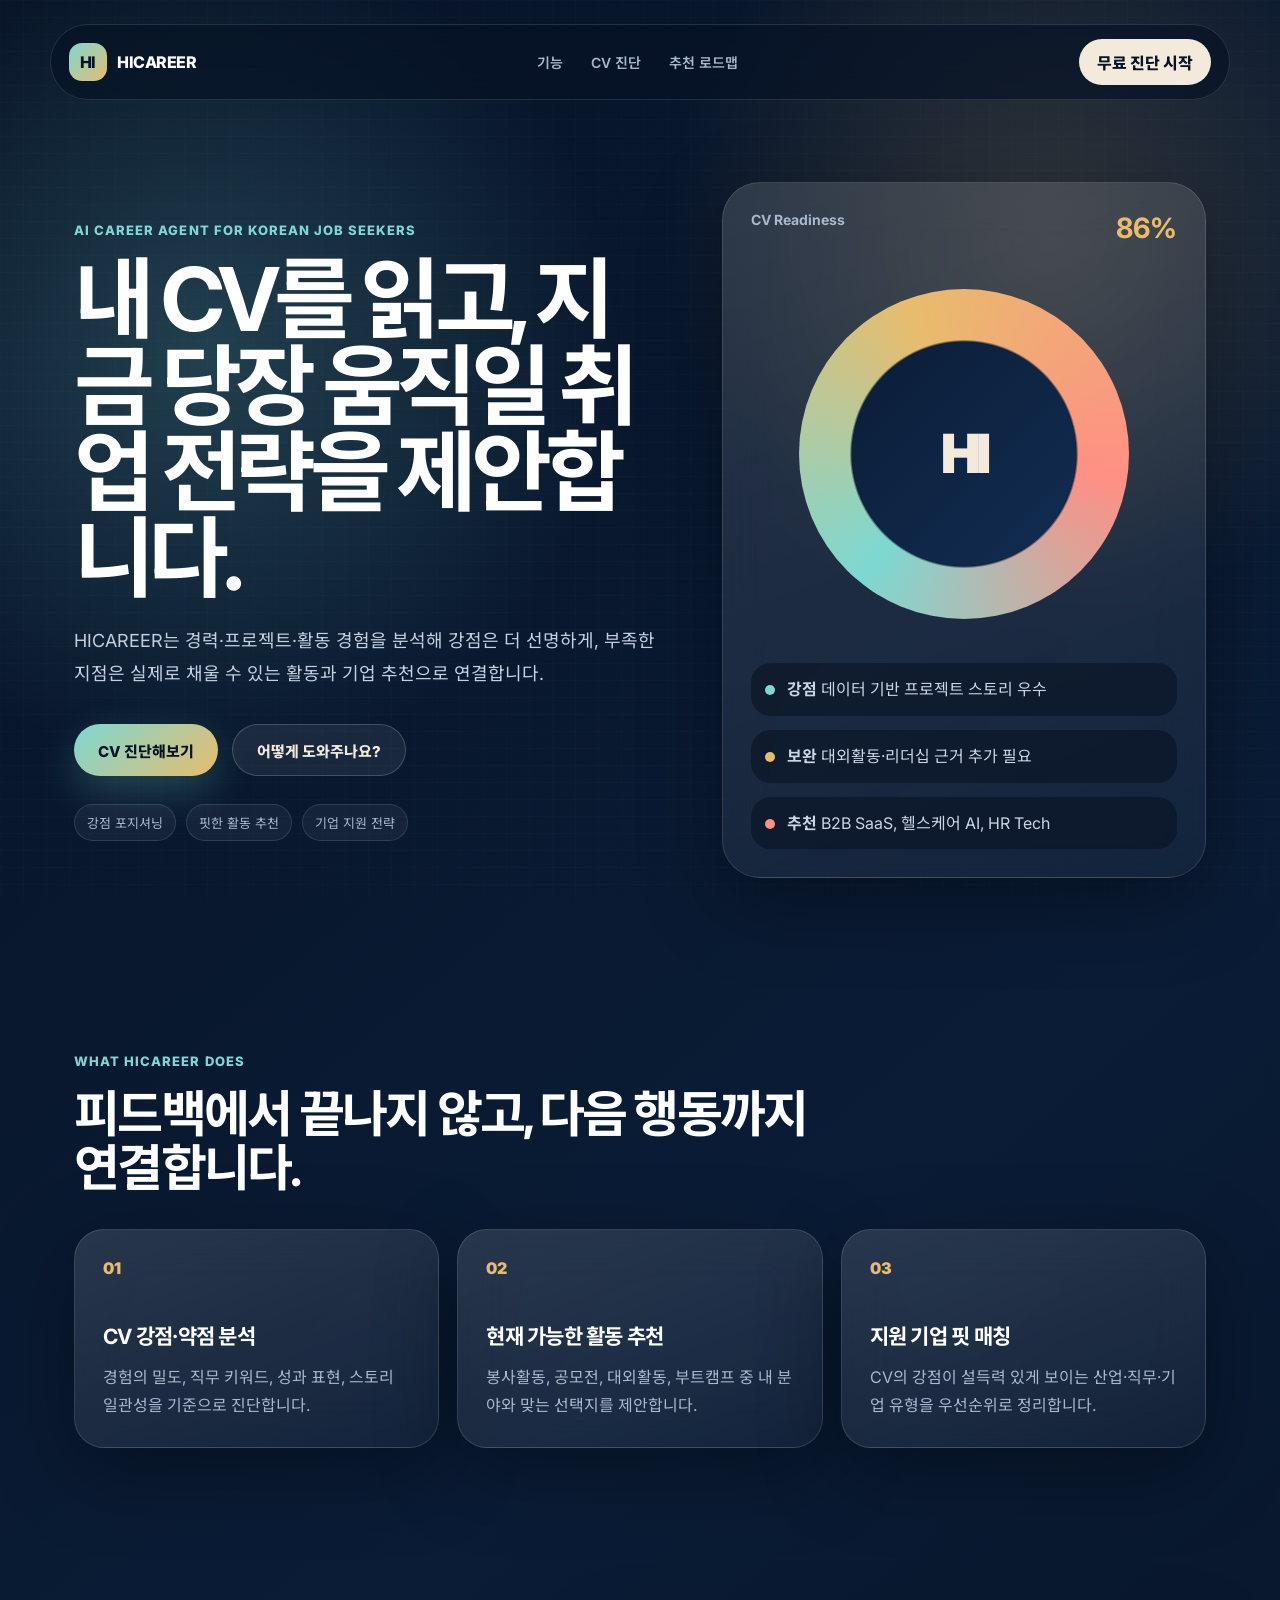
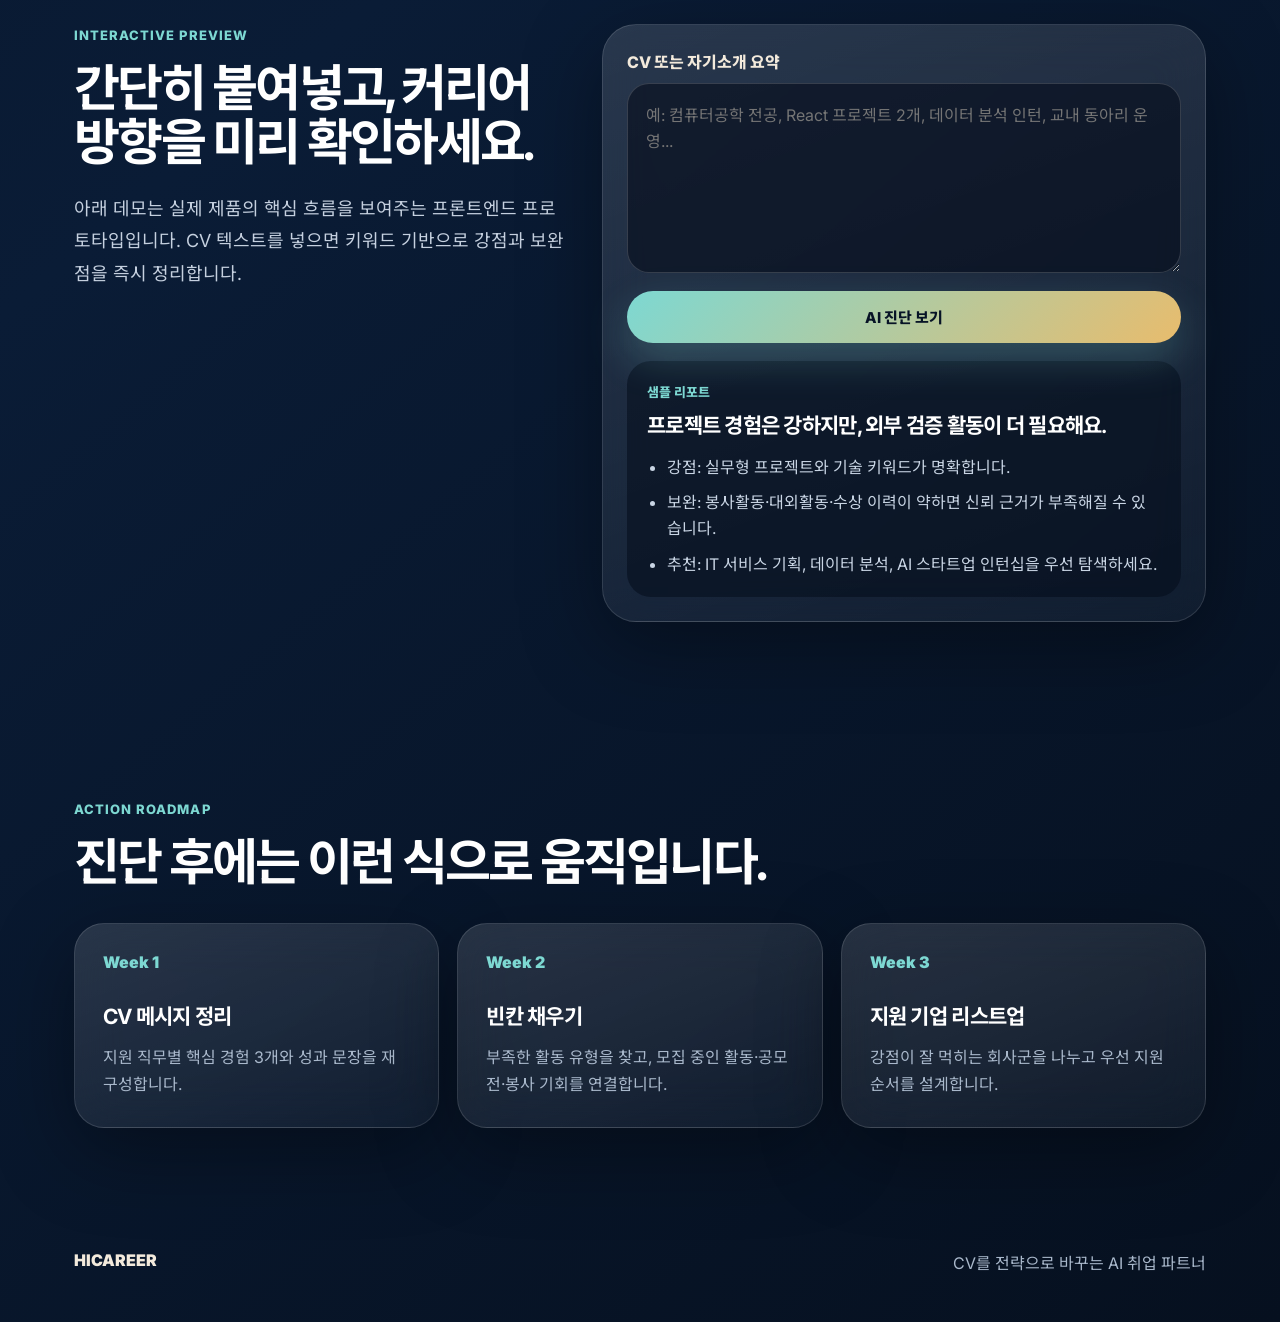
==== index.html @ c03ce9e4 "Create HICAREER landing site" ====
<!doctype html>
<html lang="ko">
  <head>
    <meta charset="UTF-8" />
    <meta name="viewport" content="width=device-width, initial-scale=1.0" />
    <meta
      name="description"
      content="HICAREER는 CV를 분석해 강점, 보완점, 추천 활동과 지원 기업 방향을 제안하는 AI 커리어 에이전트입니다."
    />
    <title>HICAREER | AI 취업 전략 에이전트</title>
    <link rel="preconnect" href="https://fonts.googleapis.com" />
    <link rel="preconnect" href="https://fonts.gstatic.com" crossorigin />
    <link
      href="https://fonts.googleapis.com/css2?family=Inter:wght@400;500;600;700;800&family=Noto+Sans+KR:wght@400;500;700;800&display=swap"
      rel="stylesheet"
    />
    <link rel="stylesheet" href="styles.css" />
  </head>
  <body>
    <div class="grain"></div>
    <header class="site-header">
      <nav class="nav">
        <a class="brand" href="#" aria-label="HICAREER 홈">
          <span class="brand-mark">HI</span>
          <span>HICAREER</span>
        </a>
        <div class="nav-links" aria-label="주요 메뉴">
          <a href="#features">기능</a>
          <a href="#demo">CV 진단</a>
          <a href="#roadmap">추천 로드맵</a>
        </div>
        <a class="nav-cta" href="#demo">무료 진단 시작</a>
      </nav>
    </header>

    <main>
      <section class="hero">
        <div class="hero-copy">
          <span class="eyebrow">AI Career Agent for Korean Job Seekers</span>
          <h1>내 CV를 읽고, 지금 당장 움직일 취업 전략을 제안합니다.</h1>
          <p>
            HICAREER는 경력·프로젝트·활동 경험을 분석해 강점은 더 선명하게,
            부족한 지점은 실제로 채울 수 있는 활동과 기업 추천으로 연결합니다.
          </p>
          <div class="hero-actions">
            <a class="button primary" href="#demo">CV 진단해보기</a>
            <a class="button secondary" href="#features">어떻게 도와주나요?</a>
          </div>
          <div class="trust-row" aria-label="서비스 특징">
            <span>강점 포지셔닝</span>
            <span>핏한 활동 추천</span>
            <span>기업 지원 전략</span>
          </div>
        </div>

        <aside class="hero-card" aria-label="HICAREER 분석 예시">
          <div class="card-topline">
            <span>CV Readiness</span>
            <strong>86%</strong>
          </div>
          <div class="score-ring" aria-hidden="true">
            <span>HI</span>
          </div>
          <div class="signal-list">
            <div>
              <span class="signal positive"></span>
              <p><strong>강점</strong> 데이터 기반 프로젝트 스토리 우수</p>
            </div>
            <div>
              <span class="signal warning"></span>
              <p><strong>보완</strong> 대외활동·리더십 근거 추가 필요</p>
            </div>
            <div>
              <span class="signal info"></span>
              <p><strong>추천</strong> B2B SaaS, 헬스케어 AI, HR Tech</p>
            </div>
          </div>
        </aside>
      </section>

      <section class="section" id="features">
        <div class="section-heading">
          <span class="eyebrow">What HICAREER Does</span>
          <h2>피드백에서 끝나지 않고, 다음 행동까지 연결합니다.</h2>
        </div>
        <div class="feature-grid">
          <article>
            <span class="feature-icon">01</span>
            <h3>CV 강점·약점 분석</h3>
            <p>경험의 밀도, 직무 키워드, 성과 표현, 스토리 일관성을 기준으로 진단합니다.</p>
          </article>
          <article>
            <span class="feature-icon">02</span>
            <h3>현재 가능한 활동 추천</h3>
            <p>봉사활동, 공모전, 대외활동, 부트캠프 중 내 분야와 맞는 선택지를 제안합니다.</p>
          </article>
          <article>
            <span class="feature-icon">03</span>
            <h3>지원 기업 핏 매칭</h3>
            <p>CV의 강점이 설득력 있게 보이는 산업·직무·기업 유형을 우선순위로 정리합니다.</p>
          </article>
        </div>
      </section>

      <section class="diagnosis" id="demo">
        <div class="diagnosis-copy">
          <span class="eyebrow">Interactive Preview</span>
          <h2>간단히 붙여넣고, 커리어 방향을 미리 확인하세요.</h2>
          <p>
            아래 데모는 실제 제품의 핵심 흐름을 보여주는 프론트엔드 프로토타입입니다.
            CV 텍스트를 넣으면 키워드 기반으로 강점과 보완점을 즉시 정리합니다.
          </p>
        </div>
        <div class="diagnosis-panel">
          <label for="cvInput">CV 또는 자기소개 요약</label>
          <textarea
            id="cvInput"
            placeholder="예: 컴퓨터공학 전공, React 프로젝트 2개, 데이터 분석 인턴, 교내 동아리 운영..."
          ></textarea>
          <button class="button primary full" id="analyzeButton" type="button">AI 진단 보기</button>
          <div class="result-card" id="resultCard">
            <span class="result-label">샘플 리포트</span>
            <h3>프로젝트 경험은 강하지만, 외부 검증 활동이 더 필요해요.</h3>
            <ul>
              <li>강점: 실무형 프로젝트와 기술 키워드가 명확합니다.</li>
              <li>보완: 봉사활동·대외활동·수상 이력이 약하면 신뢰 근거가 부족해질 수 있습니다.</li>
              <li>추천: IT 서비스 기획, 데이터 분석, AI 스타트업 인턴십을 우선 탐색하세요.</li>
            </ul>
          </div>
        </div>
      </section>

      <section class="section roadmap" id="roadmap">
        <div class="section-heading">
          <span class="eyebrow">Action Roadmap</span>
          <h2>진단 후에는 이런 식으로 움직입니다.</h2>
        </div>
        <div class="timeline">
          <div>
            <span>Week 1</span>
            <h3>CV 메시지 정리</h3>
            <p>지원 직무별 핵심 경험 3개와 성과 문장을 재구성합니다.</p>
          </div>
          <div>
            <span>Week 2</span>
            <h3>빈칸 채우기</h3>
            <p>부족한 활동 유형을 찾고, 모집 중인 활동·공모전·봉사 기회를 연결합니다.</p>
          </div>
          <div>
            <span>Week 3</span>
            <h3>지원 기업 리스트업</h3>
            <p>강점이 잘 먹히는 회사군을 나누고 우선 지원 순서를 설계합니다.</p>
          </div>
        </div>
      </section>
    </main>

    <footer class="footer">
      <p>HICAREER</p>
      <span>CV를 전략으로 바꾸는 AI 취업 파트너</span>
    </footer>

    <script src="script.js"></script>
  </body>
</html>
---- styles.css ----
:root {
  --navy-950: #071326;
  --navy-900: #0a1c36;
  --navy-800: #10294b;
  --navy-700: #17385f;
  --cream: #f3eadc;
  --sand: #d8c3a1;
  --aqua: #7dd8d2;
  --gold: #e8bc6d;
  --rose: #ff8f84;
  --white: #ffffff;
  --muted: #a9b8cb;
  --shadow: 0 24px 80px rgba(0, 0, 0, 0.35);
}

* {
  box-sizing: border-box;
}

html {
  scroll-behavior: smooth;
}

body {
  margin: 0;
  min-height: 100vh;
  color: var(--white);
  font-family: "Inter", "Noto Sans KR", sans-serif;
  background:
    radial-gradient(circle at 16% 12%, rgba(125, 216, 210, 0.22), transparent 26rem),
    radial-gradient(circle at 82% 8%, rgba(232, 188, 109, 0.18), transparent 24rem),
    linear-gradient(140deg, var(--navy-950), var(--navy-900) 48%, #06101f);
}

a {
  color: inherit;
  text-decoration: none;
}

.grain {
  position: fixed;
  inset: 0;
  pointer-events: none;
  opacity: 0.32;
  z-index: 0;
  background-image:
    linear-gradient(rgba(255, 255, 255, 0.035) 1px, transparent 1px),
    linear-gradient(90deg, rgba(255, 255, 255, 0.025) 1px, transparent 1px);
  background-size: 17px 17px, 23px 23px;
  mix-blend-mode: screen;
}

.site-header,
main,
.footer {
  position: relative;
  z-index: 1;
}

.site-header {
  padding: 24px;
}

.nav {
  display: flex;
  align-items: center;
  justify-content: space-between;
  max-width: 1180px;
  margin: 0 auto;
  padding: 14px 18px;
  border: 1px solid rgba(255, 255, 255, 0.12);
  border-radius: 999px;
  background: rgba(7, 19, 38, 0.68);
  backdrop-filter: blur(20px);
}

.brand,
.nav-links,
.trust-row {
  display: flex;
  align-items: center;
}

.brand {
  gap: 10px;
  font-weight: 800;
  letter-spacing: -0.03em;
}

.brand-mark {
  display: grid;
  place-items: center;
  width: 38px;
  height: 38px;
  border-radius: 13px;
  color: var(--navy-950);
  background: linear-gradient(135deg, var(--aqua), var(--gold));
}

.nav-links {
  gap: 28px;
  color: var(--muted);
  font-size: 14px;
  font-weight: 600;
}

.nav-cta,
.button {
  border: 0;
  border-radius: 999px;
  font-weight: 800;
  cursor: pointer;
}

.nav-cta {
  padding: 11px 18px;
  color: var(--navy-950);
  background: var(--cream);
}

.hero {
  display: grid;
  grid-template-columns: minmax(0, 1.1fr) minmax(320px, 0.9fr);
  gap: 56px;
  align-items: center;
  max-width: 1180px;
  margin: 58px auto 0;
  padding: 0 24px 84px;
}

.eyebrow {
  display: inline-flex;
  margin-bottom: 18px;
  color: var(--aqua);
  font-size: 13px;
  font-weight: 800;
  letter-spacing: 0.08em;
  text-transform: uppercase;
}

h1,
h2,
h3,
p {
  margin: 0;
}

h1 {
  max-width: 760px;
  font-size: clamp(46px, 7vw, 88px);
  line-height: 0.98;
  letter-spacing: -0.075em;
}

h2 {
  font-size: clamp(30px, 4vw, 50px);
  line-height: 1.08;
  letter-spacing: -0.055em;
}

h3 {
  font-size: 21px;
  letter-spacing: -0.035em;
}

.hero-copy p,
.diagnosis-copy p {
  max-width: 650px;
  margin-top: 24px;
  color: #c5d0df;
  font-size: 18px;
  line-height: 1.8;
}

.hero-actions {
  display: flex;
  flex-wrap: wrap;
  gap: 14px;
  margin-top: 34px;
}

.button {
  display: inline-flex;
  justify-content: center;
  align-items: center;
  min-height: 52px;
  padding: 0 24px;
  font-family: inherit;
  font-size: 15px;
}

.button.primary {
  color: var(--navy-950);
  background: linear-gradient(135deg, var(--aqua), var(--gold));
  box-shadow: 0 16px 40px rgba(125, 216, 210, 0.24);
}

.button.secondary {
  color: var(--cream);
  border: 1px solid rgba(255, 255, 255, 0.18);
  background: rgba(255, 255, 255, 0.07);
}

.button.full {
  width: 100%;
  margin-top: 14px;
}

.trust-row {
  flex-wrap: wrap;
  gap: 10px;
  margin-top: 28px;
}

.trust-row span {
  padding: 8px 12px;
  border: 1px solid rgba(255, 255, 255, 0.12);
  border-radius: 999px;
  color: var(--muted);
  font-size: 13px;
  background: rgba(255, 255, 255, 0.05);
}

.hero-card,
.diagnosis-panel,
.feature-grid article,
.timeline div {
  border: 1px solid rgba(255, 255, 255, 0.13);
  background: linear-gradient(160deg, rgba(255, 255, 255, 0.13), rgba(255, 255, 255, 0.04));
  box-shadow: var(--shadow);
  backdrop-filter: blur(24px);
}

.hero-card {
  min-height: 560px;
  padding: 28px;
  border-radius: 38px;
}

.card-topline {
  display: flex;
  justify-content: space-between;
  color: var(--muted);
  font-size: 14px;
  font-weight: 700;
}

.card-topline strong {
  color: var(--gold);
  font-size: 28px;
}

.score-ring {
  display: grid;
  place-items: center;
  width: min(330px, 76vw);
  height: min(330px, 76vw);
  margin: 44px auto;
  border-radius: 50%;
  background:
    radial-gradient(circle, var(--navy-900) 48%, transparent 49%),
    conic-gradient(from 220deg, var(--aqua), var(--gold), var(--rose), var(--aqua));
}

.score-ring span {
  display: grid;
  place-items: center;
  width: 68%;
  height: 68%;
  border-radius: 50%;
  color: var(--cream);
  font-size: 54px;
  font-weight: 900;
  letter-spacing: -0.08em;
  background: linear-gradient(135deg, #0a1d37, #122d52);
}

.signal-list {
  display: grid;
  gap: 14px;
}

.signal-list div {
  display: flex;
  gap: 12px;
  padding: 14px;
  border-radius: 20px;
  background: rgba(5, 13, 28, 0.48);
}

.signal {
  flex: 0 0 auto;
  width: 10px;
  height: 10px;
  margin-top: 8px;
  border-radius: 999px;
}

.signal.positive {
  background: var(--aqua);
}

.signal.warning {
  background: var(--gold);
}

.signal.info {
  background: var(--rose);
}

.signal-list p {
  color: #cad5e5;
  line-height: 1.55;
}

.section,
.diagnosis {
  max-width: 1180px;
  margin: 0 auto;
  padding: 88px 24px;
}

.section-heading {
  max-width: 780px;
  margin-bottom: 34px;
}

.feature-grid {
  display: grid;
  grid-template-columns: repeat(3, 1fr);
  gap: 18px;
}

.feature-grid article,
.timeline div {
  border-radius: 30px;
  padding: 28px;
}

.feature-icon {
  display: inline-flex;
  margin-bottom: 42px;
  color: var(--gold);
  font-weight: 900;
}

.feature-grid p,
.timeline p {
  margin-top: 14px;
  color: var(--muted);
  line-height: 1.7;
}

.diagnosis {
  display: grid;
  grid-template-columns: 0.9fr 1.1fr;
  gap: 34px;
  align-items: start;
}

.diagnosis-panel {
  padding: 24px;
  border-radius: 34px;
}

label {
  display: block;
  margin-bottom: 10px;
  color: var(--cream);
  font-weight: 800;
}

textarea {
  width: 100%;
  min-height: 190px;
  resize: vertical;
  padding: 18px;
  border: 1px solid rgba(255, 255, 255, 0.16);
  border-radius: 22px;
  outline: none;
  color: var(--white);
  font: inherit;
  line-height: 1.65;
  background: rgba(5, 13, 28, 0.6);
}

textarea:focus {
  border-color: rgba(125, 216, 210, 0.65);
  box-shadow: 0 0 0 4px rgba(125, 216, 210, 0.12);
}

.result-card {
  margin-top: 18px;
  padding: 20px;
  border-radius: 24px;
  background: rgba(5, 13, 28, 0.56);
}

.result-label {
  color: var(--aqua);
  font-size: 13px;
  font-weight: 800;
}

.result-card h3 {
  margin-top: 8px;
}

.result-card ul {
  display: grid;
  gap: 10px;
  margin: 16px 0 0;
  padding-left: 20px;
  color: #c9d5e4;
  line-height: 1.6;
}

.timeline {
  display: grid;
  grid-template-columns: repeat(3, 1fr);
  gap: 18px;
}

.timeline span {
  display: inline-flex;
  margin-bottom: 28px;
  color: var(--aqua);
  font-weight: 900;
}

.footer {
  display: flex;
  justify-content: space-between;
  max-width: 1180px;
  margin: 0 auto;
  padding: 34px 24px 48px;
  color: var(--muted);
}

.footer p {
  color: var(--cream);
  font-weight: 900;
}

@media (max-width: 900px) {
  .nav-links {
    display: none;
  }

  .hero,
  .diagnosis,
  .feature-grid,
  .timeline {
    grid-template-columns: 1fr;
  }

  .hero {
    margin-top: 28px;
  }
}

@media (max-width: 560px) {
  .site-header {
    padding: 14px;
  }

  .nav {
    border-radius: 24px;
  }

  .nav-cta {
    display: none;
  }

  h1 {
    font-size: 44px;
  }

  .hero-card {
    min-height: auto;
  }

  .footer {
    display: grid;
    gap: 8px;
  }
}
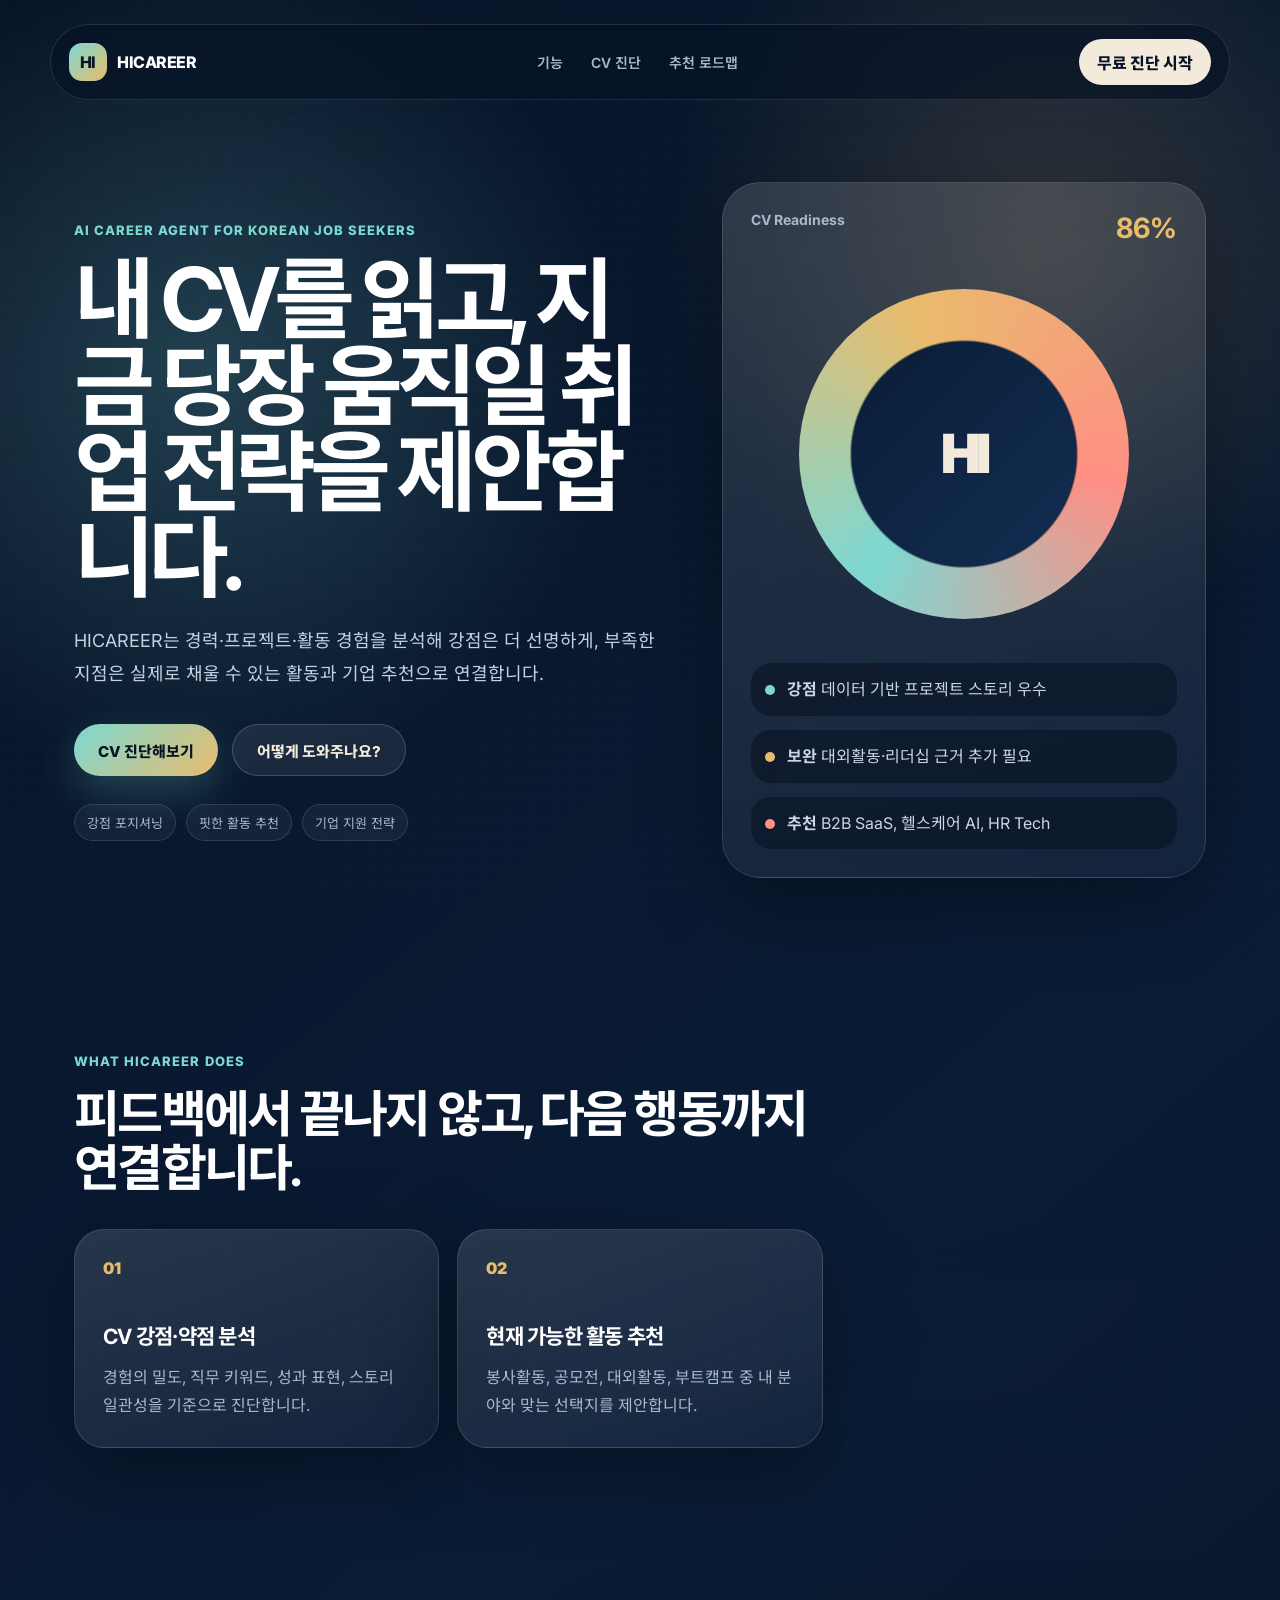
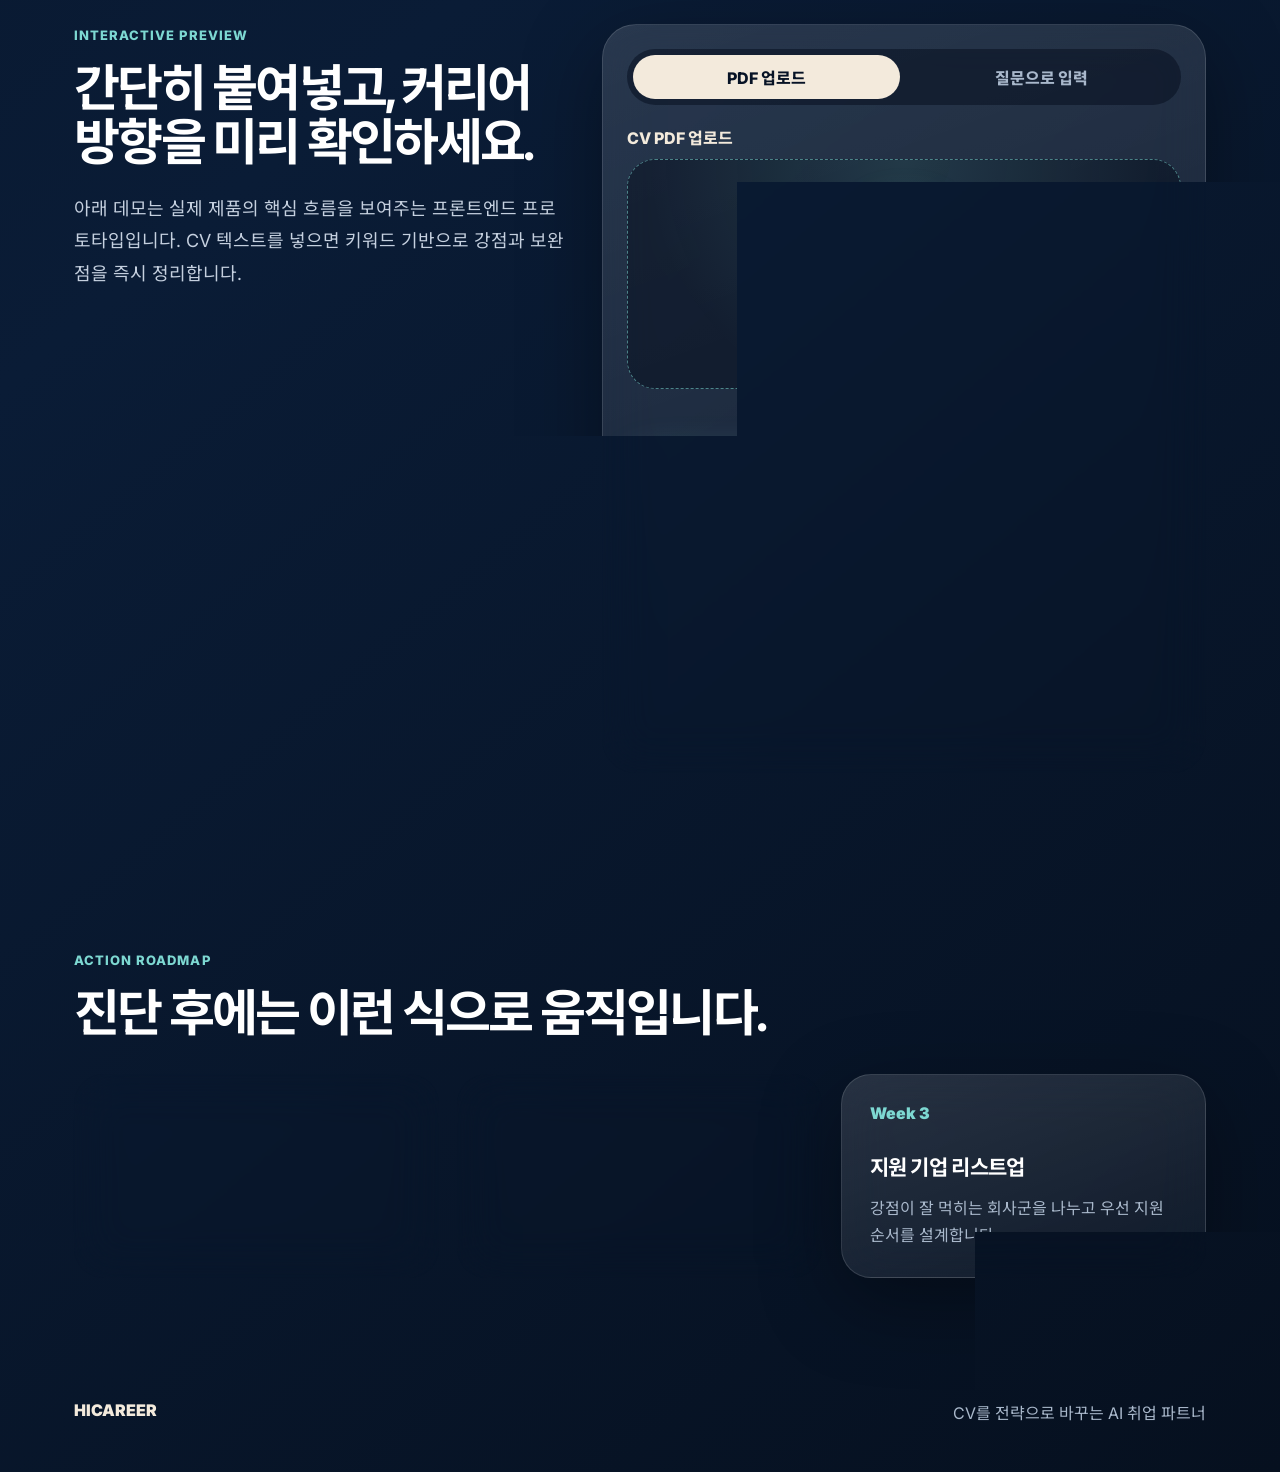
==== commit d4fa2c1d: "Add CV upload and questionnaire flow" ====
--- a/index.html
+++ b/index.html
@@ -112,11 +112,53 @@
           </p>
         </div>
         <div class="diagnosis-panel">
-          <label for="cvInput">CV 또는 자기소개 요약</label>
-          <textarea
-            id="cvInput"
-            placeholder="예: 컴퓨터공학 전공, React 프로젝트 2개, 데이터 분석 인턴, 교내 동아리 운영..."
-          ></textarea>
+          <div class="input-tabs" role="tablist" aria-label="CV 입력 방식">
+            <button class="tab-button active" id="pdfTab" type="button">PDF 업로드</button>
+            <button class="tab-button" id="manualTab" type="button">질문으로 입력</button>
+          </div>
+
+          <div class="input-mode active" id="pdfMode">
+            <label for="cvFile">CV PDF 업로드</label>
+            <label class="upload-box" for="cvFile">
+              <input id="cvFile" type="file" accept="application/pdf,.pdf" />
+              <span class="upload-icon">PDF</span>
+              <strong id="fileName">이력서 또는 CV 파일을 올려주세요.</strong>
+              <small>PDF가 있으면 가장 빠르게 진단을 시작할 수 있어요.</small>
+            </label>
+            <p class="mode-hint">
+              아직 PDF가 없다면 <button id="switchToManual" type="button">질문으로 입력하기</button>를 선택하세요.
+            </p>
+          </div>
+
+          <div class="input-mode" id="manualMode">
+            <div class="question-grid">
+              <label>
+                희망 직무
+                <input id="roleInput" type="text" placeholder="예: 프론트엔드 개발자, 데이터 분석가" />
+              </label>
+              <label>
+                전공/교육
+                <input id="educationInput" type="text" placeholder="예: 컴퓨터공학, UX 부트캠프 수료" />
+              </label>
+              <label>
+                프로젝트 경험
+                <textarea id="projectInput" placeholder="프로젝트명, 사용 기술, 성과를 적어주세요."></textarea>
+              </label>
+              <label>
+                인턴/실무 경험
+                <textarea id="workInput" placeholder="회사, 역할, 기여도, 배운 점을 적어주세요."></textarea>
+              </label>
+              <label>
+                봉사활동·대외활동
+                <textarea id="activityInput" placeholder="동아리, 서포터즈, 봉사, 공모전, 수상 경험을 적어주세요."></textarea>
+              </label>
+              <label>
+                자신 있는 강점
+                <textarea id="strengthInput" placeholder="예: 빠른 학습, 데이터 기반 사고, 커뮤니케이션"></textarea>
+              </label>
+            </div>
+          </div>
+
           <button class="button primary full" id="analyzeButton" type="button">AI 진단 보기</button>
           <div class="result-card" id="resultCard">
             <span class="result-label">샘플 리포트</span>
--- a/styles.css
+++ b/styles.css
@@ -384,9 +384,137 @@
   background: rgba(5, 13, 28, 0.6);
 }
 
-textarea:focus {
+input {
+  width: 100%;
+  min-height: 52px;
+  padding: 0 16px;
+  border: 1px solid rgba(255, 255, 255, 0.16);
+  border-radius: 18px;
+  outline: none;
+  color: var(--white);
+  font: inherit;
+  background: rgba(5, 13, 28, 0.6);
+}
+
+textarea:focus,
+input:focus {
   border-color: rgba(125, 216, 210, 0.65);
   box-shadow: 0 0 0 4px rgba(125, 216, 210, 0.12);
+}
+
+.input-tabs {
+  display: grid;
+  grid-template-columns: repeat(2, 1fr);
+  gap: 8px;
+  margin-bottom: 20px;
+  padding: 6px;
+  border-radius: 999px;
+  background: rgba(5, 13, 28, 0.5);
+}
+
+.tab-button {
+  min-height: 44px;
+  border: 0;
+  border-radius: 999px;
+  color: var(--muted);
+  font: inherit;
+  font-weight: 800;
+  cursor: pointer;
+  background: transparent;
+}
+
+.tab-button.active {
+  color: var(--navy-950);
+  background: var(--cream);
+}
+
+.input-mode {
+  display: none;
+}
+
+.input-mode.active {
+  display: block;
+}
+
+.upload-box {
+  display: grid;
+  place-items: center;
+  gap: 10px;
+  min-height: 230px;
+  margin: 0;
+  padding: 26px;
+  border: 1px dashed rgba(125, 216, 210, 0.55);
+  border-radius: 28px;
+  text-align: center;
+  cursor: pointer;
+  background:
+    radial-gradient(circle at 50% 0%, rgba(125, 216, 210, 0.14), transparent 16rem),
+    rgba(5, 13, 28, 0.48);
+}
+
+.upload-box input {
+  position: absolute;
+  width: 1px;
+  height: 1px;
+  opacity: 0;
+  pointer-events: none;
+}
+
+.upload-box strong {
+  color: var(--cream);
+  font-size: 18px;
+}
+
+.upload-box small,
+.mode-hint {
+  color: var(--muted);
+  line-height: 1.6;
+}
+
+.upload-icon {
+  display: grid;
+  place-items: center;
+  width: 70px;
+  height: 86px;
+  border-radius: 18px;
+  color: var(--navy-950);
+  font-weight: 900;
+  background: linear-gradient(135deg, var(--aqua), var(--gold));
+  box-shadow: 0 18px 42px rgba(125, 216, 210, 0.22);
+}
+
+.mode-hint {
+  margin-top: 14px;
+  font-size: 14px;
+  text-align: center;
+}
+
+.mode-hint button {
+  border: 0;
+  color: var(--aqua);
+  font: inherit;
+  font-weight: 800;
+  cursor: pointer;
+  background: transparent;
+}
+
+.question-grid {
+  display: grid;
+  gap: 14px;
+}
+
+.question-grid label {
+  margin: 0;
+  color: var(--cream);
+}
+
+.question-grid input,
+.question-grid textarea {
+  margin-top: 8px;
+}
+
+.question-grid textarea {
+  min-height: 112px;
 }
 
 .result-card {
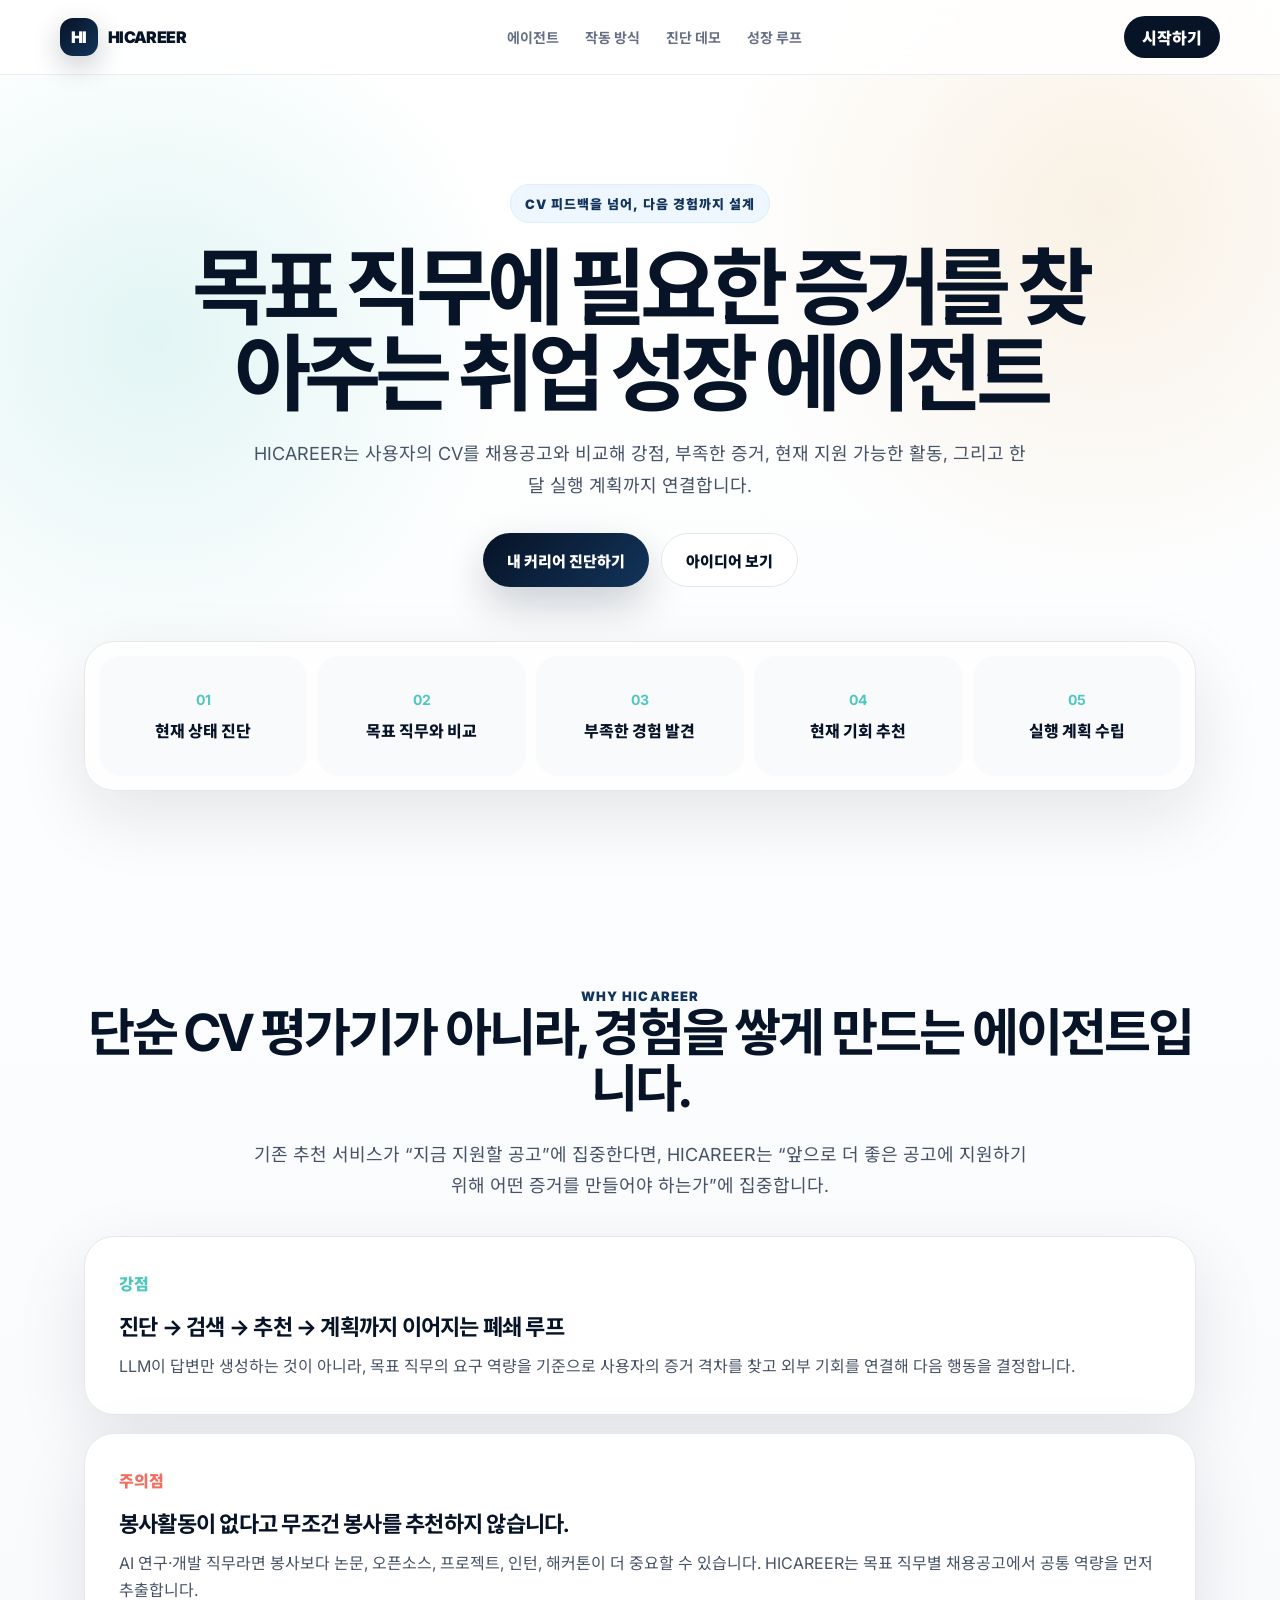
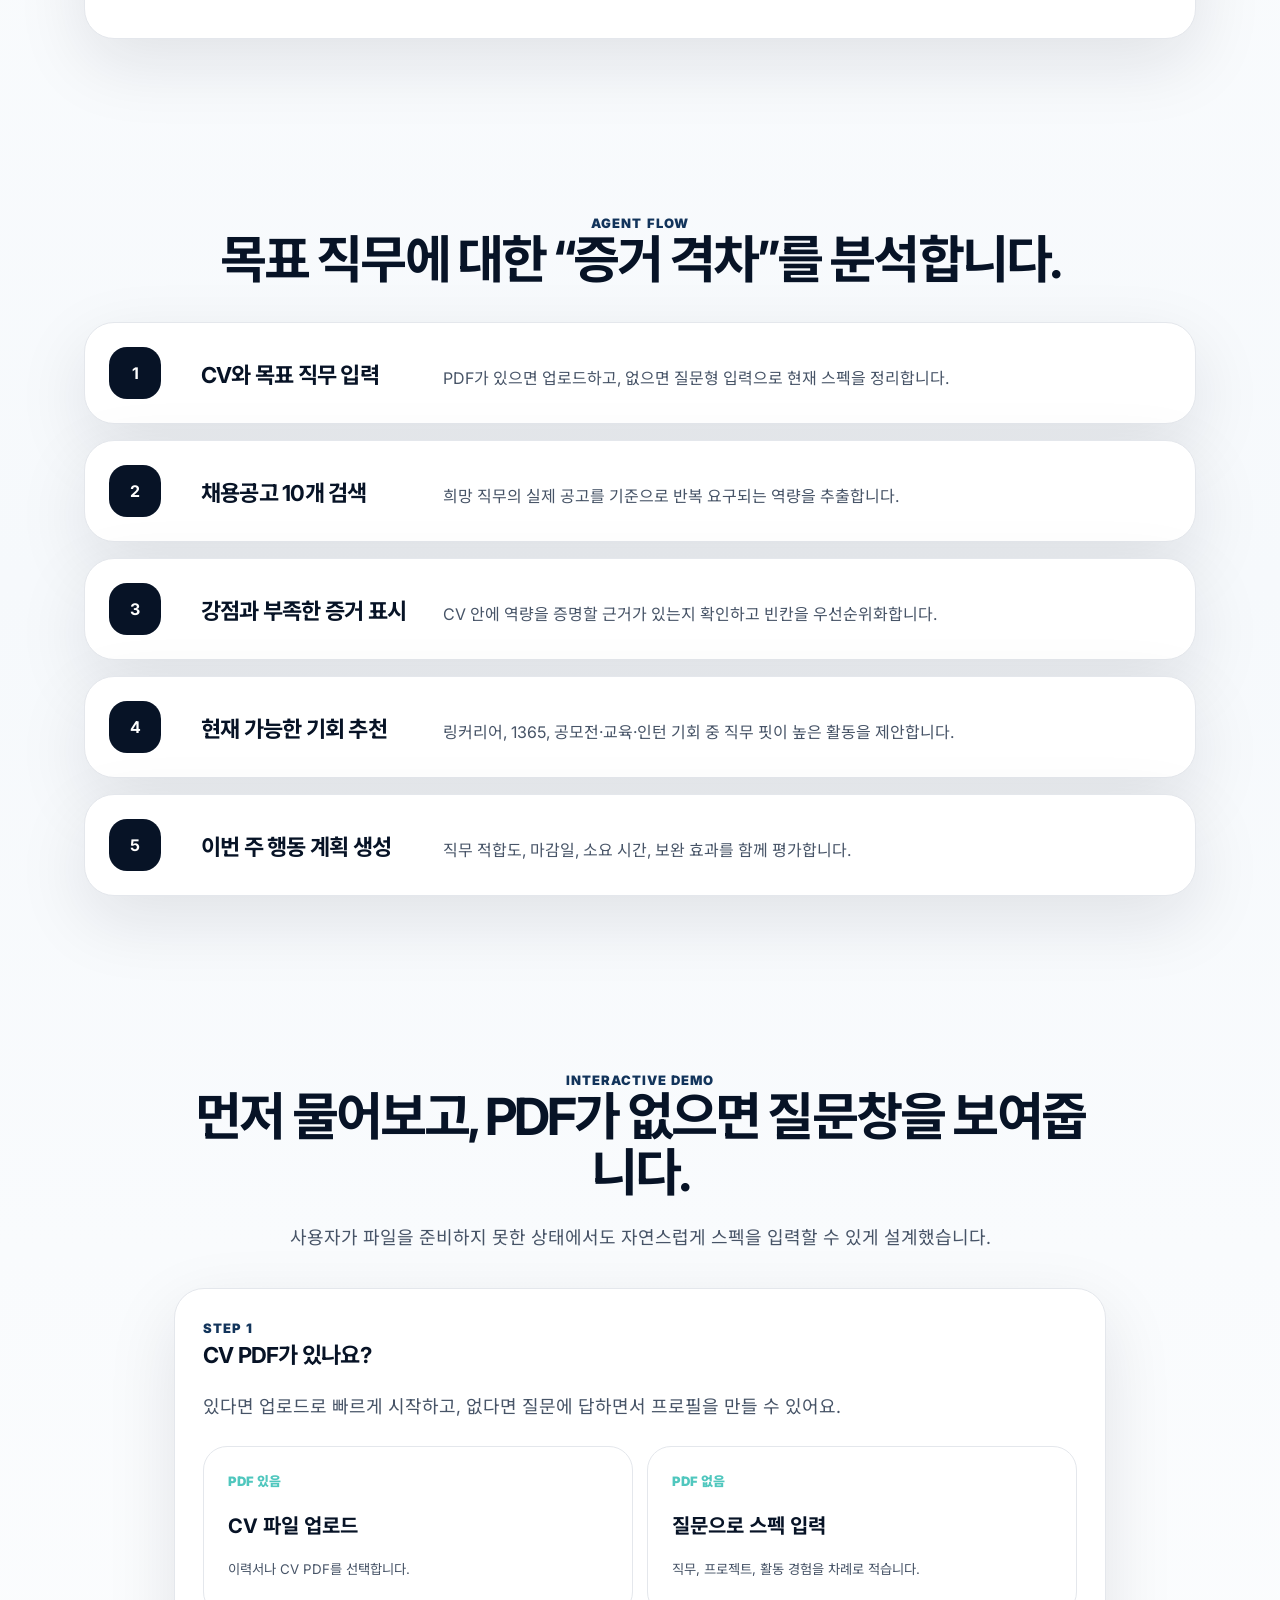
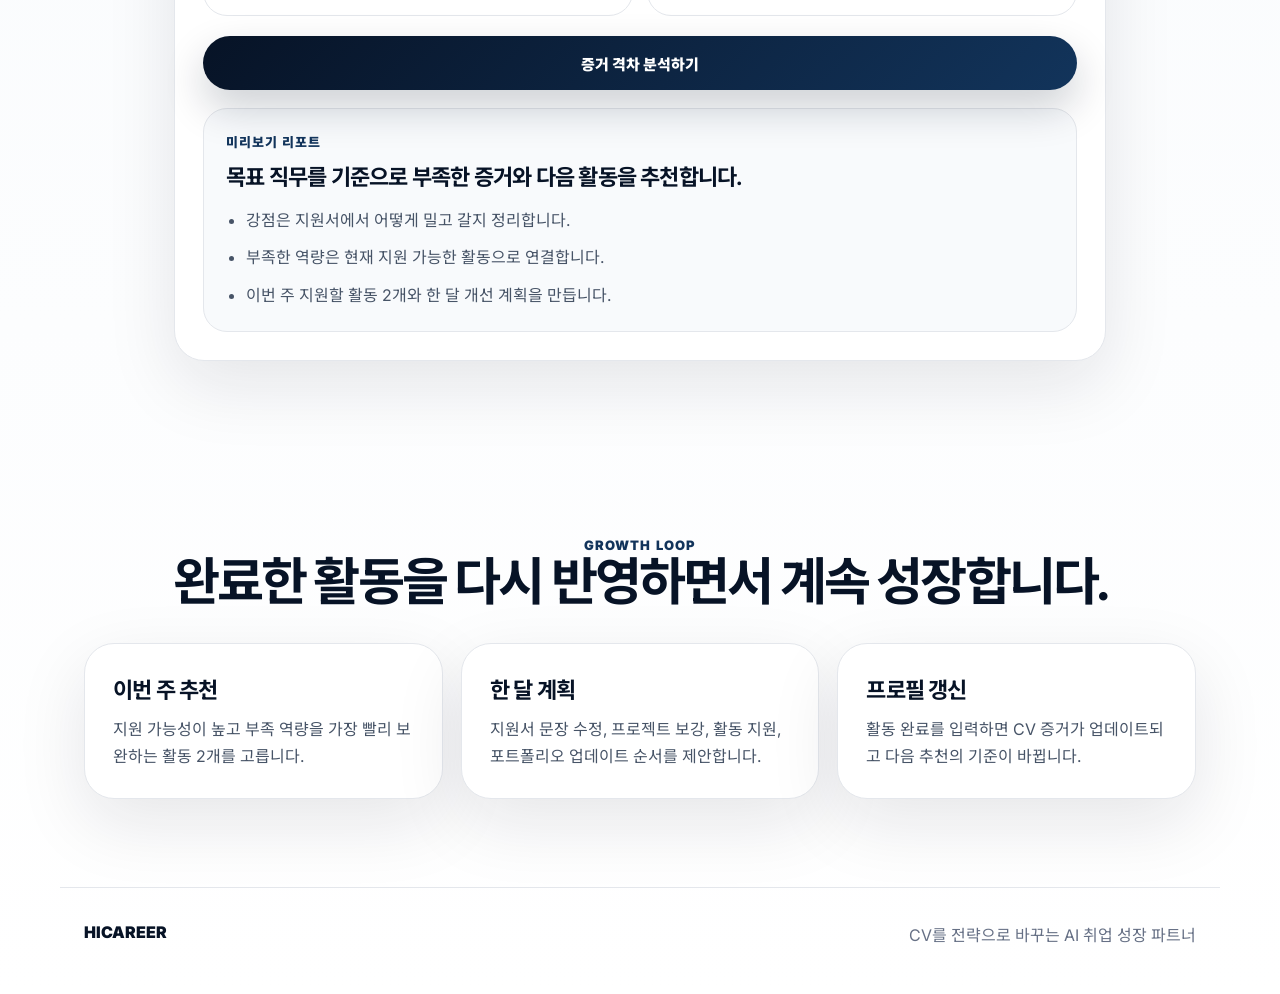
==== commit 22a4a9db: "Refine HICAREER growth agent flow" ====
--- a/index.html
+++ b/index.html
@@ -5,9 +5,9 @@
     <meta name="viewport" content="width=device-width, initial-scale=1.0" />
     <meta
       name="description"
-      content="HICAREER는 CV를 분석해 강점, 보완점, 추천 활동과 지원 기업 방향을 제안하는 AI 커리어 에이전트입니다."
+      content="HICAREER는 CV와 목표 직무를 비교해 증거 격차를 찾고, 현재 지원 가능한 활동까지 추천하는 취업 성장 에이전트입니다."
     />
-    <title>HICAREER | AI 취업 전략 에이전트</title>
+    <title>HICAREER | 취업 성장 에이전트</title>
     <link rel="preconnect" href="https://fonts.googleapis.com" />
     <link rel="preconnect" href="https://fonts.gstatic.com" crossorigin />
     <link
@@ -17,189 +17,237 @@
     <link rel="stylesheet" href="styles.css" />
   </head>
   <body>
-    <div class="grain"></div>
     <header class="site-header">
       <nav class="nav">
-        <a class="brand" href="#" aria-label="HICAREER 홈">
+        <a class="brand" href="#top" aria-label="HICAREER 홈">
           <span class="brand-mark">HI</span>
           <span>HICAREER</span>
         </a>
         <div class="nav-links" aria-label="주요 메뉴">
-          <a href="#features">기능</a>
-          <a href="#demo">CV 진단</a>
-          <a href="#roadmap">추천 로드맵</a>
-        </div>
-        <a class="nav-cta" href="#demo">무료 진단 시작</a>
+          <a href="#agent">에이전트</a>
+          <a href="#flow">작동 방식</a>
+          <a href="#demo">진단 데모</a>
+          <a href="#growth">성장 루프</a>
+        </div>
+        <a class="nav-cta" href="#demo">시작하기</a>
       </nav>
     </header>
 
-    <main>
-      <section class="hero">
-        <div class="hero-copy">
-          <span class="eyebrow">AI Career Agent for Korean Job Seekers</span>
-          <h1>내 CV를 읽고, 지금 당장 움직일 취업 전략을 제안합니다.</h1>
+    <main id="top">
+      <section class="hero page-section">
+        <div class="hero-badge">CV 피드백을 넘어, 다음 경험까지 설계</div>
+        <h1>목표 직무에 필요한 증거를 찾아주는 취업 성장 에이전트</h1>
+        <p>
+          HICAREER는 사용자의 CV를 채용공고와 비교해 강점, 부족한 증거, 현재 지원 가능한 활동,
+          그리고 한 달 실행 계획까지 연결합니다.
+        </p>
+        <div class="hero-actions">
+          <a class="button primary" href="#demo">내 커리어 진단하기</a>
+          <a class="button secondary" href="#agent">아이디어 보기</a>
+        </div>
+        <div class="hero-panel" aria-label="HICAREER 핵심 루프">
+          <div>
+            <strong>01</strong>
+            <span>현재 상태 진단</span>
+          </div>
+          <div>
+            <strong>02</strong>
+            <span>목표 직무와 비교</span>
+          </div>
+          <div>
+            <strong>03</strong>
+            <span>부족한 경험 발견</span>
+          </div>
+          <div>
+            <strong>04</strong>
+            <span>현재 기회 추천</span>
+          </div>
+          <div>
+            <strong>05</strong>
+            <span>실행 계획 수립</span>
+          </div>
+        </div>
+      </section>
+
+      <section class="page-section split-section" id="agent">
+        <div class="section-heading center">
+          <span class="eyebrow">Why HICAREER</span>
+          <h2>단순 CV 평가기가 아니라, 경험을 쌓게 만드는 에이전트입니다.</h2>
           <p>
-            HICAREER는 경력·프로젝트·활동 경험을 분석해 강점은 더 선명하게,
-            부족한 지점은 실제로 채울 수 있는 활동과 기업 추천으로 연결합니다.
+            기존 추천 서비스가 “지금 지원할 공고”에 집중한다면, HICAREER는 “앞으로 더 좋은 공고에
+            지원하기 위해 어떤 증거를 만들어야 하는가”에 집중합니다.
           </p>
-          <div class="hero-actions">
-            <a class="button primary" href="#demo">CV 진단해보기</a>
-            <a class="button secondary" href="#features">어떻게 도와주나요?</a>
-          </div>
-          <div class="trust-row" aria-label="서비스 특징">
-            <span>강점 포지셔닝</span>
-            <span>핏한 활동 추천</span>
-            <span>기업 지원 전략</span>
-          </div>
-        </div>
-
-        <aside class="hero-card" aria-label="HICAREER 분석 예시">
-          <div class="card-topline">
-            <span>CV Readiness</span>
-            <strong>86%</strong>
-          </div>
-          <div class="score-ring" aria-hidden="true">
-            <span>HI</span>
-          </div>
-          <div class="signal-list">
-            <div>
-              <span class="signal positive"></span>
-              <p><strong>강점</strong> 데이터 기반 프로젝트 스토리 우수</p>
+        </div>
+        <div class="stacked-cards">
+          <article class="wide-card positive-card">
+            <span>강점</span>
+            <h3>진단 → 검색 → 추천 → 계획까지 이어지는 폐쇄 루프</h3>
+            <p>
+              LLM이 답변만 생성하는 것이 아니라, 목표 직무의 요구 역량을 기준으로 사용자의 증거 격차를
+              찾고 외부 기회를 연결해 다음 행동을 결정합니다.
+            </p>
+          </article>
+          <article class="wide-card caution-card">
+            <span>주의점</span>
+            <h3>봉사활동이 없다고 무조건 봉사를 추천하지 않습니다.</h3>
+            <p>
+              AI 연구·개발 직무라면 봉사보다 논문, 오픈소스, 프로젝트, 인턴, 해커톤이 더 중요할 수 있습니다.
+              HICAREER는 목표 직무별 채용공고에서 공통 역량을 먼저 추출합니다.
+            </p>
+          </article>
+        </div>
+      </section>
+
+      <section class="page-section" id="flow">
+        <div class="section-heading center">
+          <span class="eyebrow">Agent Flow</span>
+          <h2>목표 직무에 대한 “증거 격차”를 분석합니다.</h2>
+        </div>
+        <div class="flow-list">
+          <article>
+            <strong>1</strong>
+            <h3>CV와 목표 직무 입력</h3>
+            <p>PDF가 있으면 업로드하고, 없으면 질문형 입력으로 현재 스펙을 정리합니다.</p>
+          </article>
+          <article>
+            <strong>2</strong>
+            <h3>채용공고 10개 검색</h3>
+            <p>희망 직무의 실제 공고를 기준으로 반복 요구되는 역량을 추출합니다.</p>
+          </article>
+          <article>
+            <strong>3</strong>
+            <h3>강점과 부족한 증거 표시</h3>
+            <p>CV 안에 역량을 증명할 근거가 있는지 확인하고 빈칸을 우선순위화합니다.</p>
+          </article>
+          <article>
+            <strong>4</strong>
+            <h3>현재 가능한 기회 추천</h3>
+            <p>링커리어, 1365, 공모전·교육·인턴 기회 중 직무 핏이 높은 활동을 제안합니다.</p>
+          </article>
+          <article>
+            <strong>5</strong>
+            <h3>이번 주 행동 계획 생성</h3>
+            <p>직무 적합도, 마감일, 소요 시간, 보완 효과를 함께 평가합니다.</p>
+          </article>
+        </div>
+      </section>
+
+      <section class="page-section demo-section" id="demo">
+        <div class="section-heading center">
+          <span class="eyebrow">Interactive Demo</span>
+          <h2>먼저 물어보고, PDF가 없으면 질문창을 보여줍니다.</h2>
+          <p>사용자가 파일을 준비하지 못한 상태에서도 자연스럽게 스펙을 입력할 수 있게 설계했습니다.</p>
+        </div>
+
+        <div class="diagnosis-panel">
+          <div class="step-label">Step 1</div>
+          <h3>CV PDF가 있나요?</h3>
+          <p class="panel-copy">있다면 업로드로 빠르게 시작하고, 없다면 질문에 답하면서 프로필을 만들 수 있어요.</p>
+
+          <div class="choice-grid" id="choiceGrid" aria-label="CV PDF 보유 여부 선택">
+            <button class="choice-card" id="hasPdfButton" type="button">
+              <span>PDF 있음</span>
+              <strong>CV 파일 업로드</strong>
+              <small>이력서나 CV PDF를 선택합니다.</small>
+            </button>
+            <button class="choice-card" id="noPdfButton" type="button">
+              <span>PDF 없음</span>
+              <strong>질문으로 스펙 입력</strong>
+              <small>직무, 프로젝트, 활동 경험을 차례로 적습니다.</small>
+            </button>
+          </div>
+
+          <div class="input-mode" id="pdfMode">
+            <div class="mode-header">
+              <div>
+                <span class="step-label">Step 2A</span>
+                <h3>CV PDF 업로드</h3>
+              </div>
+              <button class="text-button" id="backFromPdf" type="button">다시 선택</button>
             </div>
-            <div>
-              <span class="signal warning"></span>
-              <p><strong>보완</strong> 대외활동·리더십 근거 추가 필요</p>
-            </div>
-            <div>
-              <span class="signal info"></span>
-              <p><strong>추천</strong> B2B SaaS, 헬스케어 AI, HR Tech</p>
-            </div>
-          </div>
-        </aside>
-      </section>
-
-      <section class="section" id="features">
-        <div class="section-heading">
-          <span class="eyebrow">What HICAREER Does</span>
-          <h2>피드백에서 끝나지 않고, 다음 행동까지 연결합니다.</h2>
-        </div>
-        <div class="feature-grid">
-          <article>
-            <span class="feature-icon">01</span>
-            <h3>CV 강점·약점 분석</h3>
-            <p>경험의 밀도, 직무 키워드, 성과 표현, 스토리 일관성을 기준으로 진단합니다.</p>
-          </article>
-          <article>
-            <span class="feature-icon">02</span>
-            <h3>현재 가능한 활동 추천</h3>
-            <p>봉사활동, 공모전, 대외활동, 부트캠프 중 내 분야와 맞는 선택지를 제안합니다.</p>
-          </article>
-          <article>
-            <span class="feature-icon">03</span>
-            <h3>지원 기업 핏 매칭</h3>
-            <p>CV의 강점이 설득력 있게 보이는 산업·직무·기업 유형을 우선순위로 정리합니다.</p>
-          </article>
-        </div>
-      </section>
-
-      <section class="diagnosis" id="demo">
-        <div class="diagnosis-copy">
-          <span class="eyebrow">Interactive Preview</span>
-          <h2>간단히 붙여넣고, 커리어 방향을 미리 확인하세요.</h2>
-          <p>
-            아래 데모는 실제 제품의 핵심 흐름을 보여주는 프론트엔드 프로토타입입니다.
-            CV 텍스트를 넣으면 키워드 기반으로 강점과 보완점을 즉시 정리합니다.
-          </p>
-        </div>
-        <div class="diagnosis-panel">
-          <div class="input-tabs" role="tablist" aria-label="CV 입력 방식">
-            <button class="tab-button active" id="pdfTab" type="button">PDF 업로드</button>
-            <button class="tab-button" id="manualTab" type="button">질문으로 입력</button>
-          </div>
-
-          <div class="input-mode active" id="pdfMode">
-            <label for="cvFile">CV PDF 업로드</label>
             <label class="upload-box" for="cvFile">
               <input id="cvFile" type="file" accept="application/pdf,.pdf" />
               <span class="upload-icon">PDF</span>
               <strong id="fileName">이력서 또는 CV 파일을 올려주세요.</strong>
-              <small>PDF가 있으면 가장 빠르게 진단을 시작할 수 있어요.</small>
+              <small>데모에서는 파일명 기반으로 분석 흐름을 시뮬레이션합니다.</small>
             </label>
-            <p class="mode-hint">
-              아직 PDF가 없다면 <button id="switchToManual" type="button">질문으로 입력하기</button>를 선택하세요.
-            </p>
           </div>
 
           <div class="input-mode" id="manualMode">
+            <div class="mode-header">
+              <div>
+                <span class="step-label">Step 2B</span>
+                <h3>스펙 질문 입력</h3>
+              </div>
+              <button class="text-button" id="backFromManual" type="button">다시 선택</button>
+            </div>
             <div class="question-grid">
               <label>
-                희망 직무
-                <input id="roleInput" type="text" placeholder="예: 프론트엔드 개발자, 데이터 분석가" />
+                목표 직무
+                <input id="roleInput" type="text" placeholder="예: AI 엔지니어, 프론트엔드 개발자, 마케터" />
               </label>
               <label>
                 전공/교육
-                <input id="educationInput" type="text" placeholder="예: 컴퓨터공학, UX 부트캠프 수료" />
-              </label>
-              <label>
-                프로젝트 경험
-                <textarea id="projectInput" placeholder="프로젝트명, 사용 기술, 성과를 적어주세요."></textarea>
+                <input id="educationInput" type="text" placeholder="예: 컴퓨터공학, 데이터 분석 부트캠프" />
+              </label>
+              <label>
+                프로젝트·논문·오픈소스
+                <textarea id="projectInput" placeholder="직무 역량을 증명하는 결과물과 성과를 적어주세요."></textarea>
               </label>
               <label>
                 인턴/실무 경험
-                <textarea id="workInput" placeholder="회사, 역할, 기여도, 배운 점을 적어주세요."></textarea>
-              </label>
-              <label>
-                봉사활동·대외활동
-                <textarea id="activityInput" placeholder="동아리, 서포터즈, 봉사, 공모전, 수상 경험을 적어주세요."></textarea>
-              </label>
-              <label>
-                자신 있는 강점
-                <textarea id="strengthInput" placeholder="예: 빠른 학습, 데이터 기반 사고, 커뮤니케이션"></textarea>
+                <textarea id="workInput" placeholder="회사, 역할, 기여도, 사용 도구, 정량 성과를 적어주세요."></textarea>
+              </label>
+              <label>
+                대외활동·공모전·봉사
+                <textarea id="activityInput" placeholder="직무와 연결되는 활동, 수상, 운영 경험을 적어주세요."></textarea>
+              </label>
+              <label>
+                본인이 생각하는 강점
+                <textarea id="strengthInput" placeholder="예: 빠른 학습, 실험 설계, 커뮤니케이션, 끈기"></textarea>
               </label>
             </div>
           </div>
 
-          <button class="button primary full" id="analyzeButton" type="button">AI 진단 보기</button>
+          <button class="button primary full" id="analyzeButton" type="button">증거 격차 분석하기</button>
+
           <div class="result-card" id="resultCard">
-            <span class="result-label">샘플 리포트</span>
-            <h3>프로젝트 경험은 강하지만, 외부 검증 활동이 더 필요해요.</h3>
+            <span class="result-label">미리보기 리포트</span>
+            <h3>목표 직무를 기준으로 부족한 증거와 다음 활동을 추천합니다.</h3>
             <ul>
-              <li>강점: 실무형 프로젝트와 기술 키워드가 명확합니다.</li>
-              <li>보완: 봉사활동·대외활동·수상 이력이 약하면 신뢰 근거가 부족해질 수 있습니다.</li>
-              <li>추천: IT 서비스 기획, 데이터 분석, AI 스타트업 인턴십을 우선 탐색하세요.</li>
+              <li>강점은 지원서에서 어떻게 밀고 갈지 정리합니다.</li>
+              <li>부족한 역량은 현재 지원 가능한 활동으로 연결합니다.</li>
+              <li>이번 주 지원할 활동 2개와 한 달 개선 계획을 만듭니다.</li>
             </ul>
           </div>
         </div>
       </section>
 
-      <section class="section roadmap" id="roadmap">
-        <div class="section-heading">
-          <span class="eyebrow">Action Roadmap</span>
-          <h2>진단 후에는 이런 식으로 움직입니다.</h2>
-        </div>
-        <div class="timeline">
-          <div>
-            <span>Week 1</span>
-            <h3>CV 메시지 정리</h3>
-            <p>지원 직무별 핵심 경험 3개와 성과 문장을 재구성합니다.</p>
-          </div>
-          <div>
-            <span>Week 2</span>
-            <h3>빈칸 채우기</h3>
-            <p>부족한 활동 유형을 찾고, 모집 중인 활동·공모전·봉사 기회를 연결합니다.</p>
-          </div>
-          <div>
-            <span>Week 3</span>
-            <h3>지원 기업 리스트업</h3>
-            <p>강점이 잘 먹히는 회사군을 나누고 우선 지원 순서를 설계합니다.</p>
-          </div>
+      <section class="page-section" id="growth">
+        <div class="section-heading center">
+          <span class="eyebrow">Growth Loop</span>
+          <h2>완료한 활동을 다시 반영하면서 계속 성장합니다.</h2>
+        </div>
+        <div class="growth-grid">
+          <article>
+            <h3>이번 주 추천</h3>
+            <p>지원 가능성이 높고 부족 역량을 가장 빨리 보완하는 활동 2개를 고릅니다.</p>
+          </article>
+          <article>
+            <h3>한 달 계획</h3>
+            <p>지원서 문장 수정, 프로젝트 보강, 활동 지원, 포트폴리오 업데이트 순서를 제안합니다.</p>
+          </article>
+          <article>
+            <h3>프로필 갱신</h3>
+            <p>활동 완료를 입력하면 CV 증거가 업데이트되고 다음 추천의 기준이 바뀝니다.</p>
+          </article>
         </div>
       </section>
     </main>
 
     <footer class="footer">
       <p>HICAREER</p>
-      <span>CV를 전략으로 바꾸는 AI 취업 파트너</span>
+      <span>CV를 전략으로 바꾸는 AI 취업 성장 파트너</span>
     </footer>
 
     <script src="script.js"></script>
--- a/styles.css
+++ b/styles.css
@@ -1,16 +1,19 @@
 :root {
   --navy-950: #071326;
-  --navy-900: #0a1c36;
-  --navy-800: #10294b;
-  --navy-700: #17385f;
-  --cream: #f3eadc;
-  --sand: #d8c3a1;
-  --aqua: #7dd8d2;
-  --gold: #e8bc6d;
-  --rose: #ff8f84;
-  --white: #ffffff;
-  --muted: #a9b8cb;
-  --shadow: 0 24px 80px rgba(0, 0, 0, 0.35);
+  --navy-900: #0b1f3a;
+  --navy-800: #12345b;
+  --blue-50: #eef6ff;
+  --blue-100: #dceeff;
+  --aqua: #50c7be;
+  --gold: #d99f45;
+  --rose: #f06f61;
+  --ink: #101828;
+  --body: #475467;
+  --muted: #667085;
+  --line: #e4e7ec;
+  --surface: #ffffff;
+  --soft: #f8fafc;
+  --shadow: 0 24px 70px rgba(16, 24, 40, 0.1);
 }
 
 * {
@@ -23,13 +26,12 @@
 
 body {
   margin: 0;
-  min-height: 100vh;
-  color: var(--white);
+  color: var(--ink);
   font-family: "Inter", "Noto Sans KR", sans-serif;
   background:
-    radial-gradient(circle at 16% 12%, rgba(125, 216, 210, 0.22), transparent 26rem),
-    radial-gradient(circle at 82% 8%, rgba(232, 188, 109, 0.18), transparent 24rem),
-    linear-gradient(140deg, var(--navy-950), var(--navy-900) 48%, #06101f);
+    radial-gradient(circle at 12% 8%, rgba(80, 199, 190, 0.16), transparent 22rem),
+    radial-gradient(circle at 86% 5%, rgba(217, 159, 69, 0.14), transparent 24rem),
+    linear-gradient(180deg, #ffffff 0%, #f6f9fc 52%, #ffffff 100%);
 }
 
 a {
@@ -37,54 +39,41 @@
   text-decoration: none;
 }
 
-.grain {
-  position: fixed;
-  inset: 0;
-  pointer-events: none;
-  opacity: 0.32;
-  z-index: 0;
-  background-image:
-    linear-gradient(rgba(255, 255, 255, 0.035) 1px, transparent 1px),
-    linear-gradient(90deg, rgba(255, 255, 255, 0.025) 1px, transparent 1px);
-  background-size: 17px 17px, 23px 23px;
-  mix-blend-mode: screen;
-}
-
-.site-header,
-main,
-.footer {
-  position: relative;
-  z-index: 1;
+button,
+input,
+textarea {
+  font: inherit;
 }
 
 .site-header {
-  padding: 24px;
+  position: sticky;
+  top: 0;
+  z-index: 10;
+  padding: 16px 24px;
+  background: rgba(255, 255, 255, 0.82);
+  backdrop-filter: blur(18px);
+  border-bottom: 1px solid rgba(228, 231, 236, 0.75);
 }
 
 .nav {
   display: flex;
   align-items: center;
   justify-content: space-between;
-  max-width: 1180px;
+  max-width: 1160px;
   margin: 0 auto;
-  padding: 14px 18px;
-  border: 1px solid rgba(255, 255, 255, 0.12);
-  border-radius: 999px;
-  background: rgba(7, 19, 38, 0.68);
-  backdrop-filter: blur(20px);
 }
 
 .brand,
-.nav-links,
-.trust-row {
+.nav-links {
   display: flex;
   align-items: center;
 }
 
 .brand {
   gap: 10px;
-  font-weight: 800;
-  letter-spacing: -0.03em;
+  color: var(--navy-950);
+  font-weight: 900;
+  letter-spacing: -0.04em;
 }
 
 .brand-mark {
@@ -93,49 +82,69 @@
   width: 38px;
   height: 38px;
   border-radius: 13px;
-  color: var(--navy-950);
-  background: linear-gradient(135deg, var(--aqua), var(--gold));
+  color: #ffffff;
+  background: linear-gradient(135deg, var(--navy-950), var(--navy-800));
+  box-shadow: 0 10px 28px rgba(7, 19, 38, 0.22);
 }
 
 .nav-links {
-  gap: 28px;
+  gap: 26px;
   color: var(--muted);
   font-size: 14px;
-  font-weight: 600;
+  font-weight: 700;
 }
 
 .nav-cta,
 .button {
+  display: inline-flex;
+  align-items: center;
+  justify-content: center;
   border: 0;
   border-radius: 999px;
-  font-weight: 800;
   cursor: pointer;
+  font-weight: 900;
 }
 
 .nav-cta {
-  padding: 11px 18px;
-  color: var(--navy-950);
-  background: var(--cream);
+  min-height: 42px;
+  padding: 0 18px;
+  color: #ffffff;
+  background: var(--navy-950);
+}
+
+.page-section {
+  max-width: 1160px;
+  margin: 0 auto;
+  padding: 88px 24px;
 }
 
 .hero {
   display: grid;
-  grid-template-columns: minmax(0, 1.1fr) minmax(320px, 0.9fr);
-  gap: 56px;
-  align-items: center;
-  max-width: 1180px;
-  margin: 58px auto 0;
-  padding: 0 24px 84px;
-}
-
-.eyebrow {
+  justify-items: center;
+  min-height: calc(100vh - 75px);
+  align-content: center;
+  text-align: center;
+}
+
+.hero-badge,
+.eyebrow,
+.step-label,
+.result-label {
   display: inline-flex;
-  margin-bottom: 18px;
-  color: var(--aqua);
+  width: fit-content;
+  color: var(--navy-800);
   font-size: 13px;
-  font-weight: 800;
+  font-weight: 900;
   letter-spacing: 0.08em;
   text-transform: uppercase;
+}
+
+.hero-badge {
+  margin-bottom: 22px;
+  padding: 9px 14px;
+  border: 1px solid var(--blue-100);
+  border-radius: 999px;
+  background: var(--blue-50);
 }
 
 h1,
@@ -146,294 +155,254 @@
 }
 
 h1 {
-  max-width: 760px;
-  font-size: clamp(46px, 7vw, 88px);
-  line-height: 0.98;
+  max-width: 930px;
+  color: var(--navy-950);
+  font-size: clamp(44px, 7vw, 84px);
+  line-height: 1.02;
   letter-spacing: -0.075em;
 }
 
 h2 {
-  font-size: clamp(30px, 4vw, 50px);
-  line-height: 1.08;
+  color: var(--navy-950);
+  font-size: clamp(30px, 4vw, 52px);
+  line-height: 1.1;
   letter-spacing: -0.055em;
 }
 
 h3 {
-  font-size: 21px;
+  color: var(--navy-950);
+  font-size: 22px;
   letter-spacing: -0.035em;
 }
 
-.hero-copy p,
-.diagnosis-copy p {
-  max-width: 650px;
-  margin-top: 24px;
-  color: #c5d0df;
+.hero > p,
+.section-heading p,
+.panel-copy {
+  max-width: 780px;
+  margin-top: 22px;
+  color: var(--body);
   font-size: 18px;
-  line-height: 1.8;
+  line-height: 1.75;
 }
 
 .hero-actions {
   display: flex;
   flex-wrap: wrap;
-  gap: 14px;
-  margin-top: 34px;
+  justify-content: center;
+  gap: 12px;
+  margin-top: 32px;
 }
 
 .button {
-  display: inline-flex;
-  justify-content: center;
-  align-items: center;
-  min-height: 52px;
+  min-height: 54px;
   padding: 0 24px;
-  font-family: inherit;
   font-size: 15px;
 }
 
 .button.primary {
-  color: var(--navy-950);
-  background: linear-gradient(135deg, var(--aqua), var(--gold));
-  box-shadow: 0 16px 40px rgba(125, 216, 210, 0.24);
+  color: #ffffff;
+  background: linear-gradient(135deg, var(--navy-950), var(--navy-800));
+  box-shadow: 0 18px 42px rgba(7, 19, 38, 0.2);
 }
 
 .button.secondary {
-  color: var(--cream);
-  border: 1px solid rgba(255, 255, 255, 0.18);
-  background: rgba(255, 255, 255, 0.07);
+  color: var(--navy-950);
+  border: 1px solid var(--line);
+  background: #ffffff;
 }
 
 .button.full {
   width: 100%;
-  margin-top: 14px;
-}
-
-.trust-row {
-  flex-wrap: wrap;
+  margin-top: 20px;
+}
+
+.hero-panel {
+  display: grid;
+  grid-template-columns: repeat(5, 1fr);
   gap: 10px;
-  margin-top: 28px;
-}
-
-.trust-row span {
-  padding: 8px 12px;
-  border: 1px solid rgba(255, 255, 255, 0.12);
-  border-radius: 999px;
-  color: var(--muted);
+  width: 100%;
+  margin-top: 54px;
+  padding: 14px;
+  border: 1px solid var(--line);
+  border-radius: 30px;
+  background: rgba(255, 255, 255, 0.72);
+  box-shadow: var(--shadow);
+}
+
+.hero-panel div {
+  display: grid;
+  gap: 10px;
+  min-height: 120px;
+  align-content: center;
+  padding: 18px;
+  border-radius: 22px;
+  background: var(--soft);
+}
+
+.hero-panel strong {
+  color: var(--aqua);
+  font-size: 14px;
+}
+
+.hero-panel span {
+  color: var(--navy-950);
+  font-weight: 800;
+}
+
+.section-heading.center {
+  display: grid;
+  justify-items: center;
+  margin: 0 auto 34px;
+  text-align: center;
+}
+
+.stacked-cards {
+  display: grid;
+  gap: 18px;
+}
+
+.wide-card,
+.flow-list article,
+.diagnosis-panel,
+.growth-grid article {
+  border: 1px solid var(--line);
+  border-radius: 30px;
+  background: var(--surface);
+  box-shadow: var(--shadow);
+}
+
+.wide-card {
+  padding: 34px;
+}
+
+.wide-card span {
+  display: inline-flex;
+  margin-bottom: 14px;
+  font-weight: 900;
+}
+
+.positive-card span {
+  color: var(--aqua);
+}
+
+.caution-card span {
+  color: var(--rose);
+}
+
+.wide-card p,
+.flow-list p,
+.growth-grid p,
+.result-card li,
+.upload-box small {
+  color: var(--body);
+  line-height: 1.7;
+}
+
+.wide-card p,
+.flow-list p,
+.growth-grid p {
+  margin-top: 12px;
+}
+
+.flow-list {
+  display: grid;
+  gap: 16px;
+}
+
+.flow-list article {
+  display: grid;
+  grid-template-columns: 70px 220px 1fr;
+  gap: 22px;
+  align-items: center;
+  padding: 24px;
+}
+
+.flow-list strong {
+  display: grid;
+  place-items: center;
+  width: 52px;
+  height: 52px;
+  border-radius: 18px;
+  color: #ffffff;
+  background: var(--navy-950);
+}
+
+.demo-section {
+  max-width: 980px;
+}
+
+.diagnosis-panel {
+  padding: 28px;
+}
+
+.choice-grid {
+  display: grid;
+  grid-template-columns: repeat(2, 1fr);
+  gap: 14px;
+  margin-top: 24px;
+}
+
+.choice-card {
+  display: grid;
+  gap: 9px;
+  min-height: 170px;
+  padding: 24px;
+  border: 1px solid var(--line);
+  border-radius: 24px;
+  text-align: left;
+  cursor: pointer;
+  background: #ffffff;
+  transition: transform 160ms ease, border-color 160ms ease, box-shadow 160ms ease;
+}
+
+.choice-card:hover,
+.choice-card.active {
+  transform: translateY(-3px);
+  border-color: rgba(80, 199, 190, 0.65);
+  box-shadow: 0 18px 44px rgba(16, 24, 40, 0.12);
+}
+
+.choice-card span {
+  color: var(--aqua);
   font-size: 13px;
-  background: rgba(255, 255, 255, 0.05);
-}
-
-.hero-card,
-.diagnosis-panel,
-.feature-grid article,
-.timeline div {
-  border: 1px solid rgba(255, 255, 255, 0.13);
-  background: linear-gradient(160deg, rgba(255, 255, 255, 0.13), rgba(255, 255, 255, 0.04));
-  box-shadow: var(--shadow);
-  backdrop-filter: blur(24px);
-}
-
-.hero-card {
-  min-height: 560px;
-  padding: 28px;
-  border-radius: 38px;
-}
-
-.card-topline {
-  display: flex;
-  justify-content: space-between;
-  color: var(--muted);
-  font-size: 14px;
-  font-weight: 700;
-}
-
-.card-topline strong {
-  color: var(--gold);
-  font-size: 28px;
-}
-
-.score-ring {
-  display: grid;
-  place-items: center;
-  width: min(330px, 76vw);
-  height: min(330px, 76vw);
-  margin: 44px auto;
-  border-radius: 50%;
-  background:
-    radial-gradient(circle, var(--navy-900) 48%, transparent 49%),
-    conic-gradient(from 220deg, var(--aqua), var(--gold), var(--rose), var(--aqua));
-}
-
-.score-ring span {
-  display: grid;
-  place-items: center;
-  width: 68%;
-  height: 68%;
-  border-radius: 50%;
-  color: var(--cream);
-  font-size: 54px;
-  font-weight: 900;
-  letter-spacing: -0.08em;
-  background: linear-gradient(135deg, #0a1d37, #122d52);
-}
-
-.signal-list {
-  display: grid;
-  gap: 14px;
-}
-
-.signal-list div {
-  display: flex;
-  gap: 12px;
-  padding: 14px;
-  border-radius: 20px;
-  background: rgba(5, 13, 28, 0.48);
-}
-
-.signal {
-  flex: 0 0 auto;
-  width: 10px;
-  height: 10px;
-  margin-top: 8px;
-  border-radius: 999px;
-}
-
-.signal.positive {
-  background: var(--aqua);
-}
-
-.signal.warning {
-  background: var(--gold);
-}
-
-.signal.info {
-  background: var(--rose);
-}
-
-.signal-list p {
-  color: #cad5e5;
-  line-height: 1.55;
-}
-
-.section,
-.diagnosis {
-  max-width: 1180px;
-  margin: 0 auto;
-  padding: 88px 24px;
-}
-
-.section-heading {
-  max-width: 780px;
-  margin-bottom: 34px;
-}
-
-.feature-grid {
-  display: grid;
-  grid-template-columns: repeat(3, 1fr);
-  gap: 18px;
-}
-
-.feature-grid article,
-.timeline div {
-  border-radius: 30px;
-  padding: 28px;
-}
-
-.feature-icon {
-  display: inline-flex;
-  margin-bottom: 42px;
-  color: var(--gold);
-  font-weight: 900;
-}
-
-.feature-grid p,
-.timeline p {
-  margin-top: 14px;
-  color: var(--muted);
-  line-height: 1.7;
-}
-
-.diagnosis {
-  display: grid;
-  grid-template-columns: 0.9fr 1.1fr;
-  gap: 34px;
-  align-items: start;
-}
-
-.diagnosis-panel {
-  padding: 24px;
-  border-radius: 34px;
-}
-
-label {
-  display: block;
-  margin-bottom: 10px;
-  color: var(--cream);
-  font-weight: 800;
-}
-
-textarea {
-  width: 100%;
-  min-height: 190px;
-  resize: vertical;
-  padding: 18px;
-  border: 1px solid rgba(255, 255, 255, 0.16);
-  border-radius: 22px;
-  outline: none;
-  color: var(--white);
-  font: inherit;
-  line-height: 1.65;
-  background: rgba(5, 13, 28, 0.6);
-}
-
-input {
-  width: 100%;
-  min-height: 52px;
-  padding: 0 16px;
-  border: 1px solid rgba(255, 255, 255, 0.16);
-  border-radius: 18px;
-  outline: none;
-  color: var(--white);
-  font: inherit;
-  background: rgba(5, 13, 28, 0.6);
-}
-
-textarea:focus,
-input:focus {
-  border-color: rgba(125, 216, 210, 0.65);
-  box-shadow: 0 0 0 4px rgba(125, 216, 210, 0.12);
-}
-
-.input-tabs {
-  display: grid;
-  grid-template-columns: repeat(2, 1fr);
-  gap: 8px;
-  margin-bottom: 20px;
-  padding: 6px;
-  border-radius: 999px;
-  background: rgba(5, 13, 28, 0.5);
-}
-
-.tab-button {
-  min-height: 44px;
-  border: 0;
-  border-radius: 999px;
-  color: var(--muted);
-  font: inherit;
-  font-weight: 800;
-  cursor: pointer;
-  background: transparent;
-}
-
-.tab-button.active {
-  color: var(--navy-950);
-  background: var(--cream);
+  font-weight: 900;
+}
+
+.choice-card strong {
+  color: var(--navy-950);
+  font-size: 20px;
+}
+
+.choice-card small {
+  color: var(--body);
+  line-height: 1.6;
 }
 
 .input-mode {
   display: none;
+  margin-top: 26px;
+  padding-top: 26px;
+  border-top: 1px solid var(--line);
 }
 
 .input-mode.active {
   display: block;
+}
+
+.mode-header {
+  display: flex;
+  align-items: start;
+  justify-content: space-between;
+  gap: 18px;
+  margin-bottom: 18px;
+}
+
+.text-button {
+  border: 0;
+  color: var(--navy-800);
+  cursor: pointer;
+  font-weight: 900;
+  background: transparent;
 }
 
 .upload-box {
@@ -441,15 +410,12 @@
   place-items: center;
   gap: 10px;
   min-height: 230px;
-  margin: 0;
-  padding: 26px;
-  border: 1px dashed rgba(125, 216, 210, 0.55);
+  padding: 28px;
+  border: 1px dashed rgba(18, 52, 91, 0.35);
   border-radius: 28px;
   text-align: center;
   cursor: pointer;
-  background:
-    radial-gradient(circle at 50% 0%, rgba(125, 216, 210, 0.14), transparent 16rem),
-    rgba(5, 13, 28, 0.48);
+  background: linear-gradient(180deg, var(--soft), #ffffff);
 }
 
 .upload-box input {
@@ -460,74 +426,63 @@
   pointer-events: none;
 }
 
-.upload-box strong {
-  color: var(--cream);
-  font-size: 18px;
-}
-
-.upload-box small,
-.mode-hint {
-  color: var(--muted);
-  line-height: 1.6;
-}
-
 .upload-icon {
   display: grid;
   place-items: center;
   width: 70px;
   height: 86px;
   border-radius: 18px;
-  color: var(--navy-950);
-  font-weight: 900;
-  background: linear-gradient(135deg, var(--aqua), var(--gold));
-  box-shadow: 0 18px 42px rgba(125, 216, 210, 0.22);
-}
-
-.mode-hint {
-  margin-top: 14px;
-  font-size: 14px;
-  text-align: center;
-}
-
-.mode-hint button {
-  border: 0;
-  color: var(--aqua);
-  font: inherit;
-  font-weight: 800;
-  cursor: pointer;
-  background: transparent;
+  color: #ffffff;
+  font-weight: 900;
+  background: linear-gradient(135deg, var(--navy-950), var(--navy-800));
+}
+
+label {
+  display: block;
+  color: var(--navy-950);
+  font-weight: 900;
+}
+
+input,
+textarea {
+  width: 100%;
+  margin-top: 8px;
+  border: 1px solid var(--line);
+  border-radius: 18px;
+  outline: none;
+  color: var(--ink);
+  background: #ffffff;
+}
+
+input {
+  min-height: 52px;
+  padding: 0 16px;
+}
+
+textarea {
+  min-height: 112px;
+  resize: vertical;
+  padding: 16px;
+  line-height: 1.65;
+}
+
+input:focus,
+textarea:focus {
+  border-color: rgba(80, 199, 190, 0.8);
+  box-shadow: 0 0 0 4px rgba(80, 199, 190, 0.13);
 }
 
 .question-grid {
   display: grid;
   gap: 14px;
-}
-
-.question-grid label {
-  margin: 0;
-  color: var(--cream);
-}
-
-.question-grid input,
-.question-grid textarea {
-  margin-top: 8px;
-}
-
-.question-grid textarea {
-  min-height: 112px;
 }
 
 .result-card {
   margin-top: 18px;
-  padding: 20px;
+  padding: 22px;
+  border: 1px solid var(--line);
   border-radius: 24px;
-  background: rgba(5, 13, 28, 0.56);
-}
-
-.result-label {
-  color: var(--aqua);
-  font-size: 13px;
-  font-weight: 800;
+  background: var(--soft);
 }
 
 .result-card h3 {
@@ -539,34 +494,34 @@
   gap: 10px;
   margin: 16px 0 0;
   padding-left: 20px;
-  color: #c9d5e4;
-  line-height: 1.6;
-}
-
-.timeline {
+}
+
+.result-card strong {
+  color: var(--navy-950);
+}
+
+.growth-grid {
   display: grid;
   grid-template-columns: repeat(3, 1fr);
   gap: 18px;
 }
 
-.timeline span {
-  display: inline-flex;
-  margin-bottom: 28px;
-  color: var(--aqua);
-  font-weight: 900;
+.growth-grid article {
+  padding: 28px;
 }
 
 .footer {
   display: flex;
   justify-content: space-between;
-  max-width: 1180px;
+  max-width: 1160px;
   margin: 0 auto;
   padding: 34px 24px 48px;
   color: var(--muted);
+  border-top: 1px solid var(--line);
 }
 
 .footer p {
-  color: var(--cream);
+  color: var(--navy-950);
   font-weight: 900;
 }
 
@@ -575,41 +530,37 @@
     display: none;
   }
 
-  .hero,
-  .diagnosis,
-  .feature-grid,
-  .timeline {
+  .hero-panel,
+  .choice-grid,
+  .growth-grid {
     grid-template-columns: 1fr;
   }
 
-  .hero {
-    margin-top: 28px;
+  .flow-list article {
+    grid-template-columns: 1fr;
   }
 }
 
 @media (max-width: 560px) {
   .site-header {
-    padding: 14px;
-  }
-
-  .nav {
-    border-radius: 24px;
+    padding: 12px 14px;
   }
 
   .nav-cta {
     display: none;
   }
 
+  .page-section {
+    padding: 62px 18px;
+  }
+
   h1 {
-    font-size: 44px;
-  }
-
-  .hero-card {
-    min-height: auto;
-  }
-
+    font-size: 42px;
+  }
+
+  .mode-header,
   .footer {
     display: grid;
-    gap: 8px;
-  }
-}
+    gap: 10px;
+  }
+}
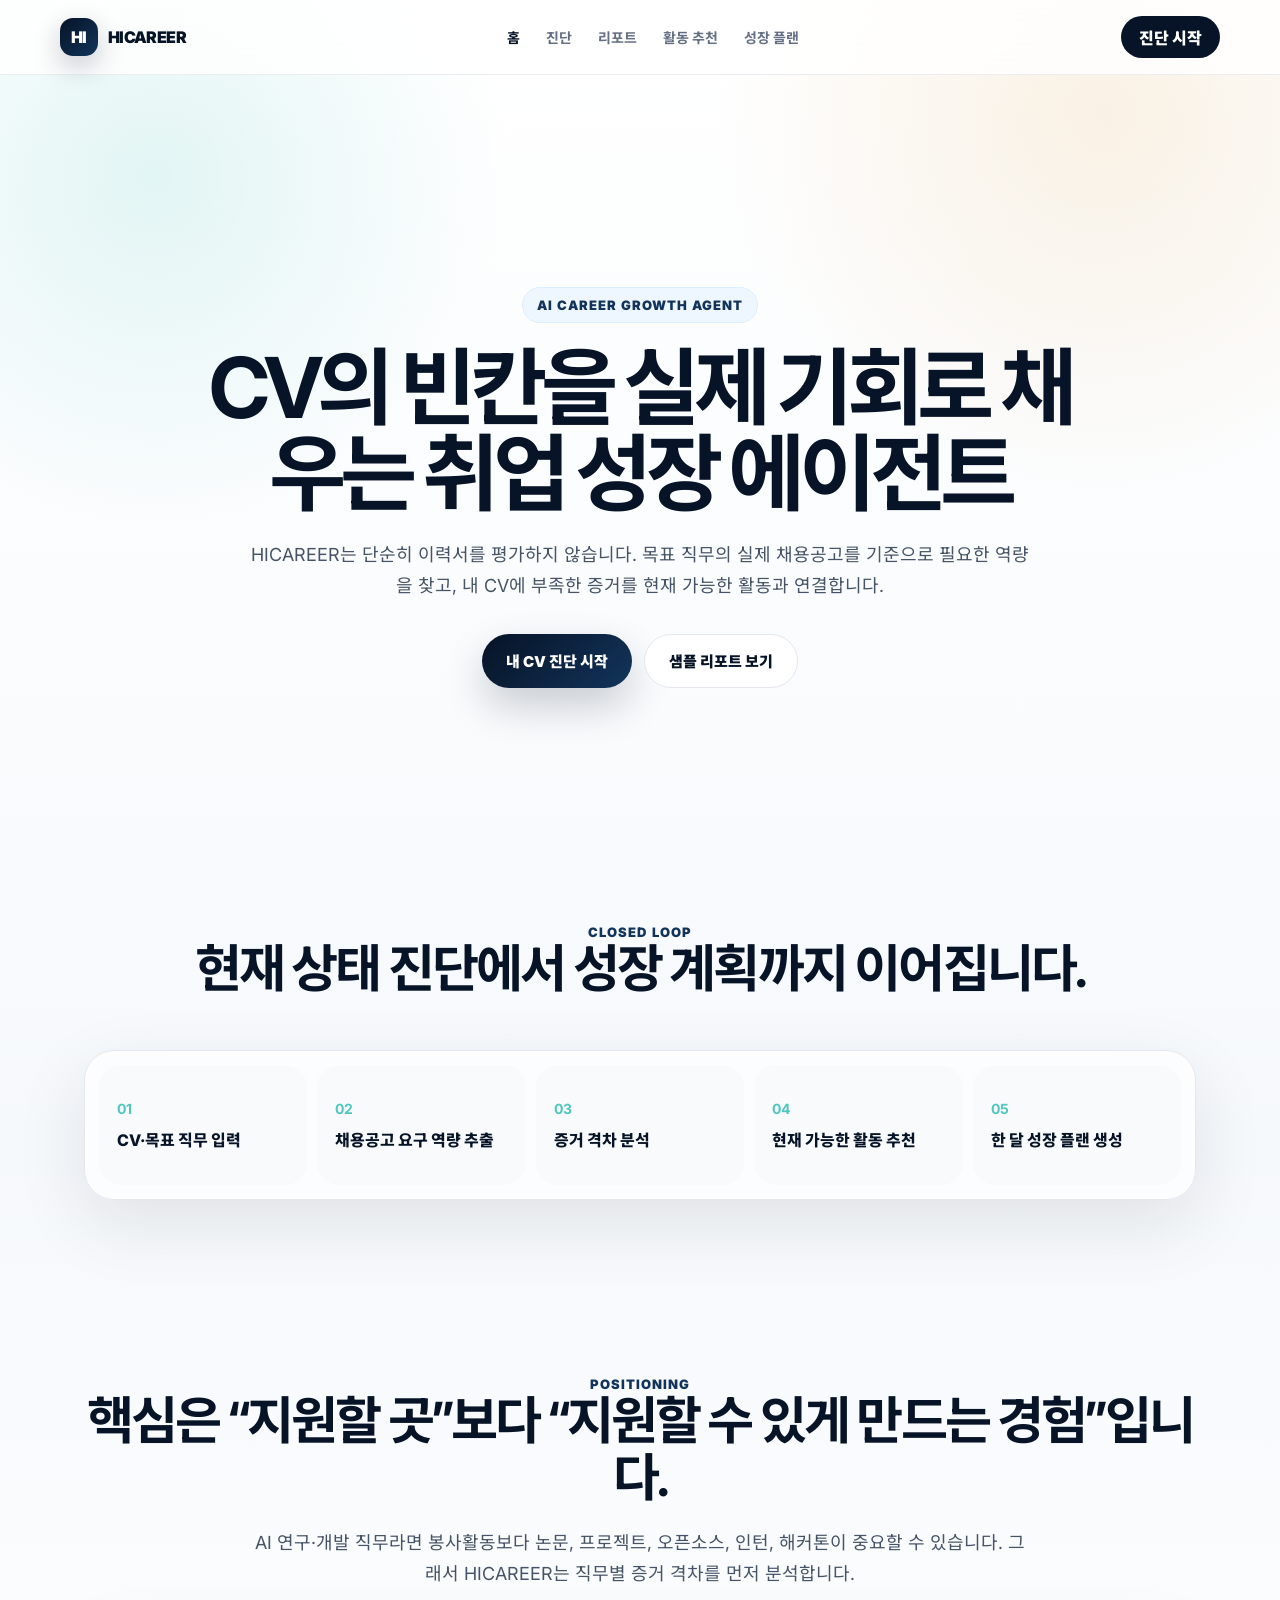
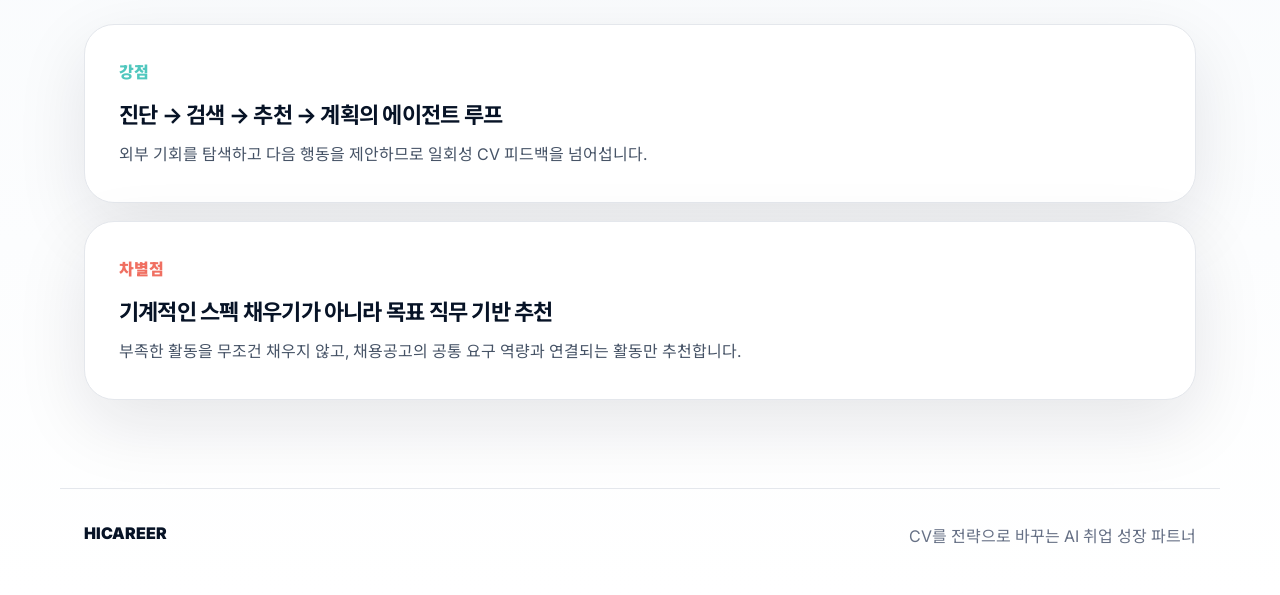
==== commit 778fda03: "Split HICAREER into product pages" ====
--- a/index.html
+++ b/index.html
@@ -3,253 +3,80 @@
   <head>
     <meta charset="UTF-8" />
     <meta name="viewport" content="width=device-width, initial-scale=1.0" />
-    <meta
-      name="description"
-      content="HICAREER는 CV와 목표 직무를 비교해 증거 격차를 찾고, 현재 지원 가능한 활동까지 추천하는 취업 성장 에이전트입니다."
-    />
+    <meta name="description" content="HICAREER는 CV와 목표 직무를 비교해 증거 격차를 찾고 성장 계획을 제안하는 취업 성장 에이전트입니다." />
     <title>HICAREER | 취업 성장 에이전트</title>
     <link rel="preconnect" href="https://fonts.googleapis.com" />
     <link rel="preconnect" href="https://fonts.gstatic.com" crossorigin />
-    <link
-      href="https://fonts.googleapis.com/css2?family=Inter:wght@400;500;600;700;800&family=Noto+Sans+KR:wght@400;500;700;800&display=swap"
-      rel="stylesheet"
-    />
+    <link href="https://fonts.googleapis.com/css2?family=Inter:wght@400;500;600;700;800&family=Noto+Sans+KR:wght@400;500;700;800&display=swap" rel="stylesheet" />
     <link rel="stylesheet" href="styles.css" />
   </head>
   <body>
     <header class="site-header">
       <nav class="nav">
-        <a class="brand" href="#top" aria-label="HICAREER 홈">
-          <span class="brand-mark">HI</span>
-          <span>HICAREER</span>
-        </a>
-        <div class="nav-links" aria-label="주요 메뉴">
-          <a href="#agent">에이전트</a>
-          <a href="#flow">작동 방식</a>
-          <a href="#demo">진단 데모</a>
-          <a href="#growth">성장 루프</a>
+        <a class="brand" href="index.html"><span class="brand-mark">HI</span><span>HICAREER</span></a>
+        <div class="nav-links">
+          <a class="active" href="index.html">홈</a>
+          <a href="diagnosis.html">진단</a>
+          <a href="report.html">리포트</a>
+          <a href="opportunities.html">활동 추천</a>
+          <a href="plan.html">성장 플랜</a>
         </div>
-        <a class="nav-cta" href="#demo">시작하기</a>
+        <a class="nav-cta" href="diagnosis.html">진단 시작</a>
       </nav>
     </header>
 
-    <main id="top">
+    <main>
       <section class="hero page-section">
-        <div class="hero-badge">CV 피드백을 넘어, 다음 경험까지 설계</div>
-        <h1>목표 직무에 필요한 증거를 찾아주는 취업 성장 에이전트</h1>
+        <div class="hero-badge">AI Career Growth Agent</div>
+        <h1>CV의 빈칸을 실제 기회로 채우는 취업 성장 에이전트</h1>
         <p>
-          HICAREER는 사용자의 CV를 채용공고와 비교해 강점, 부족한 증거, 현재 지원 가능한 활동,
-          그리고 한 달 실행 계획까지 연결합니다.
+          HICAREER는 단순히 이력서를 평가하지 않습니다. 목표 직무의 실제 채용공고를 기준으로
+          필요한 역량을 찾고, 내 CV에 부족한 증거를 현재 가능한 활동과 연결합니다.
         </p>
         <div class="hero-actions">
-          <a class="button primary" href="#demo">내 커리어 진단하기</a>
-          <a class="button secondary" href="#agent">아이디어 보기</a>
-        </div>
-        <div class="hero-panel" aria-label="HICAREER 핵심 루프">
-          <div>
-            <strong>01</strong>
-            <span>현재 상태 진단</span>
-          </div>
-          <div>
-            <strong>02</strong>
-            <span>목표 직무와 비교</span>
-          </div>
-          <div>
-            <strong>03</strong>
-            <span>부족한 경험 발견</span>
-          </div>
-          <div>
-            <strong>04</strong>
-            <span>현재 기회 추천</span>
-          </div>
-          <div>
-            <strong>05</strong>
-            <span>실행 계획 수립</span>
-          </div>
+          <a class="button primary" href="diagnosis.html">내 CV 진단 시작</a>
+          <a class="button secondary" href="report.html">샘플 리포트 보기</a>
         </div>
       </section>
 
-      <section class="page-section split-section" id="agent">
+      <section class="page-section compact-section">
         <div class="section-heading center">
-          <span class="eyebrow">Why HICAREER</span>
-          <h2>단순 CV 평가기가 아니라, 경험을 쌓게 만드는 에이전트입니다.</h2>
+          <span class="eyebrow">Closed Loop</span>
+          <h2>현재 상태 진단에서 성장 계획까지 이어집니다.</h2>
+        </div>
+        <div class="hero-panel">
+          <div><strong>01</strong><span>CV·목표 직무 입력</span></div>
+          <div><strong>02</strong><span>채용공고 요구 역량 추출</span></div>
+          <div><strong>03</strong><span>증거 격차 분석</span></div>
+          <div><strong>04</strong><span>현재 가능한 활동 추천</span></div>
+          <div><strong>05</strong><span>한 달 성장 플랜 생성</span></div>
+        </div>
+      </section>
+
+      <section class="page-section split-section">
+        <div class="section-heading center">
+          <span class="eyebrow">Positioning</span>
+          <h2>핵심은 “지원할 곳”보다 “지원할 수 있게 만드는 경험”입니다.</h2>
           <p>
-            기존 추천 서비스가 “지금 지원할 공고”에 집중한다면, HICAREER는 “앞으로 더 좋은 공고에
-            지원하기 위해 어떤 증거를 만들어야 하는가”에 집중합니다.
+            AI 연구·개발 직무라면 봉사활동보다 논문, 프로젝트, 오픈소스, 인턴, 해커톤이 중요할 수 있습니다.
+            그래서 HICAREER는 직무별 증거 격차를 먼저 분석합니다.
           </p>
         </div>
         <div class="stacked-cards">
           <article class="wide-card positive-card">
             <span>강점</span>
-            <h3>진단 → 검색 → 추천 → 계획까지 이어지는 폐쇄 루프</h3>
-            <p>
-              LLM이 답변만 생성하는 것이 아니라, 목표 직무의 요구 역량을 기준으로 사용자의 증거 격차를
-              찾고 외부 기회를 연결해 다음 행동을 결정합니다.
-            </p>
+            <h3>진단 → 검색 → 추천 → 계획의 에이전트 루프</h3>
+            <p>외부 기회를 탐색하고 다음 행동을 제안하므로 일회성 CV 피드백을 넘어섭니다.</p>
           </article>
           <article class="wide-card caution-card">
-            <span>주의점</span>
-            <h3>봉사활동이 없다고 무조건 봉사를 추천하지 않습니다.</h3>
-            <p>
-              AI 연구·개발 직무라면 봉사보다 논문, 오픈소스, 프로젝트, 인턴, 해커톤이 더 중요할 수 있습니다.
-              HICAREER는 목표 직무별 채용공고에서 공통 역량을 먼저 추출합니다.
-            </p>
-          </article>
-        </div>
-      </section>
-
-      <section class="page-section" id="flow">
-        <div class="section-heading center">
-          <span class="eyebrow">Agent Flow</span>
-          <h2>목표 직무에 대한 “증거 격차”를 분석합니다.</h2>
-        </div>
-        <div class="flow-list">
-          <article>
-            <strong>1</strong>
-            <h3>CV와 목표 직무 입력</h3>
-            <p>PDF가 있으면 업로드하고, 없으면 질문형 입력으로 현재 스펙을 정리합니다.</p>
-          </article>
-          <article>
-            <strong>2</strong>
-            <h3>채용공고 10개 검색</h3>
-            <p>희망 직무의 실제 공고를 기준으로 반복 요구되는 역량을 추출합니다.</p>
-          </article>
-          <article>
-            <strong>3</strong>
-            <h3>강점과 부족한 증거 표시</h3>
-            <p>CV 안에 역량을 증명할 근거가 있는지 확인하고 빈칸을 우선순위화합니다.</p>
-          </article>
-          <article>
-            <strong>4</strong>
-            <h3>현재 가능한 기회 추천</h3>
-            <p>링커리어, 1365, 공모전·교육·인턴 기회 중 직무 핏이 높은 활동을 제안합니다.</p>
-          </article>
-          <article>
-            <strong>5</strong>
-            <h3>이번 주 행동 계획 생성</h3>
-            <p>직무 적합도, 마감일, 소요 시간, 보완 효과를 함께 평가합니다.</p>
-          </article>
-        </div>
-      </section>
-
-      <section class="page-section demo-section" id="demo">
-        <div class="section-heading center">
-          <span class="eyebrow">Interactive Demo</span>
-          <h2>먼저 물어보고, PDF가 없으면 질문창을 보여줍니다.</h2>
-          <p>사용자가 파일을 준비하지 못한 상태에서도 자연스럽게 스펙을 입력할 수 있게 설계했습니다.</p>
-        </div>
-
-        <div class="diagnosis-panel">
-          <div class="step-label">Step 1</div>
-          <h3>CV PDF가 있나요?</h3>
-          <p class="panel-copy">있다면 업로드로 빠르게 시작하고, 없다면 질문에 답하면서 프로필을 만들 수 있어요.</p>
-
-          <div class="choice-grid" id="choiceGrid" aria-label="CV PDF 보유 여부 선택">
-            <button class="choice-card" id="hasPdfButton" type="button">
-              <span>PDF 있음</span>
-              <strong>CV 파일 업로드</strong>
-              <small>이력서나 CV PDF를 선택합니다.</small>
-            </button>
-            <button class="choice-card" id="noPdfButton" type="button">
-              <span>PDF 없음</span>
-              <strong>질문으로 스펙 입력</strong>
-              <small>직무, 프로젝트, 활동 경험을 차례로 적습니다.</small>
-            </button>
-          </div>
-
-          <div class="input-mode" id="pdfMode">
-            <div class="mode-header">
-              <div>
-                <span class="step-label">Step 2A</span>
-                <h3>CV PDF 업로드</h3>
-              </div>
-              <button class="text-button" id="backFromPdf" type="button">다시 선택</button>
-            </div>
-            <label class="upload-box" for="cvFile">
-              <input id="cvFile" type="file" accept="application/pdf,.pdf" />
-              <span class="upload-icon">PDF</span>
-              <strong id="fileName">이력서 또는 CV 파일을 올려주세요.</strong>
-              <small>데모에서는 파일명 기반으로 분석 흐름을 시뮬레이션합니다.</small>
-            </label>
-          </div>
-
-          <div class="input-mode" id="manualMode">
-            <div class="mode-header">
-              <div>
-                <span class="step-label">Step 2B</span>
-                <h3>스펙 질문 입력</h3>
-              </div>
-              <button class="text-button" id="backFromManual" type="button">다시 선택</button>
-            </div>
-            <div class="question-grid">
-              <label>
-                목표 직무
-                <input id="roleInput" type="text" placeholder="예: AI 엔지니어, 프론트엔드 개발자, 마케터" />
-              </label>
-              <label>
-                전공/교육
-                <input id="educationInput" type="text" placeholder="예: 컴퓨터공학, 데이터 분석 부트캠프" />
-              </label>
-              <label>
-                프로젝트·논문·오픈소스
-                <textarea id="projectInput" placeholder="직무 역량을 증명하는 결과물과 성과를 적어주세요."></textarea>
-              </label>
-              <label>
-                인턴/실무 경험
-                <textarea id="workInput" placeholder="회사, 역할, 기여도, 사용 도구, 정량 성과를 적어주세요."></textarea>
-              </label>
-              <label>
-                대외활동·공모전·봉사
-                <textarea id="activityInput" placeholder="직무와 연결되는 활동, 수상, 운영 경험을 적어주세요."></textarea>
-              </label>
-              <label>
-                본인이 생각하는 강점
-                <textarea id="strengthInput" placeholder="예: 빠른 학습, 실험 설계, 커뮤니케이션, 끈기"></textarea>
-              </label>
-            </div>
-          </div>
-
-          <button class="button primary full" id="analyzeButton" type="button">증거 격차 분석하기</button>
-
-          <div class="result-card" id="resultCard">
-            <span class="result-label">미리보기 리포트</span>
-            <h3>목표 직무를 기준으로 부족한 증거와 다음 활동을 추천합니다.</h3>
-            <ul>
-              <li>강점은 지원서에서 어떻게 밀고 갈지 정리합니다.</li>
-              <li>부족한 역량은 현재 지원 가능한 활동으로 연결합니다.</li>
-              <li>이번 주 지원할 활동 2개와 한 달 개선 계획을 만듭니다.</li>
-            </ul>
-          </div>
-        </div>
-      </section>
-
-      <section class="page-section" id="growth">
-        <div class="section-heading center">
-          <span class="eyebrow">Growth Loop</span>
-          <h2>완료한 활동을 다시 반영하면서 계속 성장합니다.</h2>
-        </div>
-        <div class="growth-grid">
-          <article>
-            <h3>이번 주 추천</h3>
-            <p>지원 가능성이 높고 부족 역량을 가장 빨리 보완하는 활동 2개를 고릅니다.</p>
-          </article>
-          <article>
-            <h3>한 달 계획</h3>
-            <p>지원서 문장 수정, 프로젝트 보강, 활동 지원, 포트폴리오 업데이트 순서를 제안합니다.</p>
-          </article>
-          <article>
-            <h3>프로필 갱신</h3>
-            <p>활동 완료를 입력하면 CV 증거가 업데이트되고 다음 추천의 기준이 바뀝니다.</p>
+            <span>차별점</span>
+            <h3>기계적인 스펙 채우기가 아니라 목표 직무 기반 추천</h3>
+            <p>부족한 활동을 무조건 채우지 않고, 채용공고의 공통 요구 역량과 연결되는 활동만 추천합니다.</p>
           </article>
         </div>
       </section>
     </main>
 
-    <footer class="footer">
-      <p>HICAREER</p>
-      <span>CV를 전략으로 바꾸는 AI 취업 성장 파트너</span>
-    </footer>
-
-    <script src="script.js"></script>
+    <footer class="footer"><p>HICAREER</p><span>CV를 전략으로 바꾸는 AI 취업 성장 파트너</span></footer>
   </body>
 </html>
--- a/styles.css
+++ b/styles.css
@@ -564,3 +564,163 @@
     gap: 10px;
   }
 }
+
+.page-shell {
+  max-width: 1080px;
+  margin: 0 auto;
+  padding: 72px 24px 96px;
+}
+
+.page-title {
+  display: grid;
+  justify-items: center;
+  margin-bottom: 34px;
+  text-align: center;
+}
+
+.page-title h1 {
+  max-width: 850px;
+  margin-top: 12px;
+  font-size: clamp(38px, 6vw, 66px);
+}
+
+.page-title p {
+  max-width: 760px;
+  margin-top: 18px;
+  color: var(--body);
+  font-size: 18px;
+  line-height: 1.75;
+}
+
+.compact-section {
+  padding-top: 24px;
+}
+
+.nav-links a.active {
+  color: var(--navy-950);
+}
+
+.report-grid,
+.opportunity-grid,
+.plan-board {
+  display: grid;
+  gap: 18px;
+}
+
+.report-grid {
+  grid-template-columns: repeat(2, 1fr);
+  margin-bottom: 18px;
+}
+
+.metric-card,
+.opportunity-card,
+.plan-board article,
+.completion-card {
+  border: 1px solid var(--line);
+  border-radius: 30px;
+  background: var(--surface);
+  box-shadow: var(--shadow);
+}
+
+.metric-card {
+  padding: 30px;
+}
+
+.metric-card span,
+.plan-board span {
+  color: var(--aqua);
+  font-size: 13px;
+  font-weight: 900;
+  letter-spacing: 0.08em;
+  text-transform: uppercase;
+}
+
+.metric-card strong {
+  display: block;
+  margin-top: 10px;
+  color: var(--navy-950);
+  font-size: 46px;
+  letter-spacing: -0.06em;
+}
+
+.metric-card p,
+.opportunity-card p,
+.plan-board p,
+.completion-card p {
+  margin-top: 12px;
+  color: var(--body);
+  line-height: 1.7;
+}
+
+.opportunity-grid {
+  grid-template-columns: repeat(2, 1fr);
+}
+
+.opportunity-card {
+  padding: 28px;
+}
+
+.fit {
+  display: inline-flex;
+  margin-bottom: 20px;
+  padding: 7px 10px;
+  border-radius: 999px;
+  font-size: 13px;
+  font-weight: 900;
+}
+
+.fit.high {
+  color: #03665f;
+  background: rgba(80, 199, 190, 0.16);
+}
+
+.fit.mid {
+  color: #8a560d;
+  background: rgba(217, 159, 69, 0.18);
+}
+
+.opportunity-card ul {
+  display: grid;
+  gap: 8px;
+  margin: 14px 0 0;
+  padding-left: 18px;
+  color: var(--body);
+  line-height: 1.65;
+}
+
+.plan-board {
+  grid-template-columns: repeat(2, 1fr);
+}
+
+.plan-board article {
+  padding: 28px;
+}
+
+.plan-board h3 {
+  margin-top: 12px;
+}
+
+.completion-card {
+  display: grid;
+  justify-items: start;
+  gap: 18px;
+  margin-top: 18px;
+  padding: 34px;
+  background: linear-gradient(135deg, #ffffff, var(--blue-50));
+}
+
+.next-actions {
+  display: flex;
+  flex-wrap: wrap;
+  justify-content: center;
+  gap: 12px;
+  margin-top: 24px;
+}
+
+@media (max-width: 900px) {
+  .report-grid,
+  .opportunity-grid,
+  .plan-board {
+    grid-template-columns: 1fr;
+  }
+}
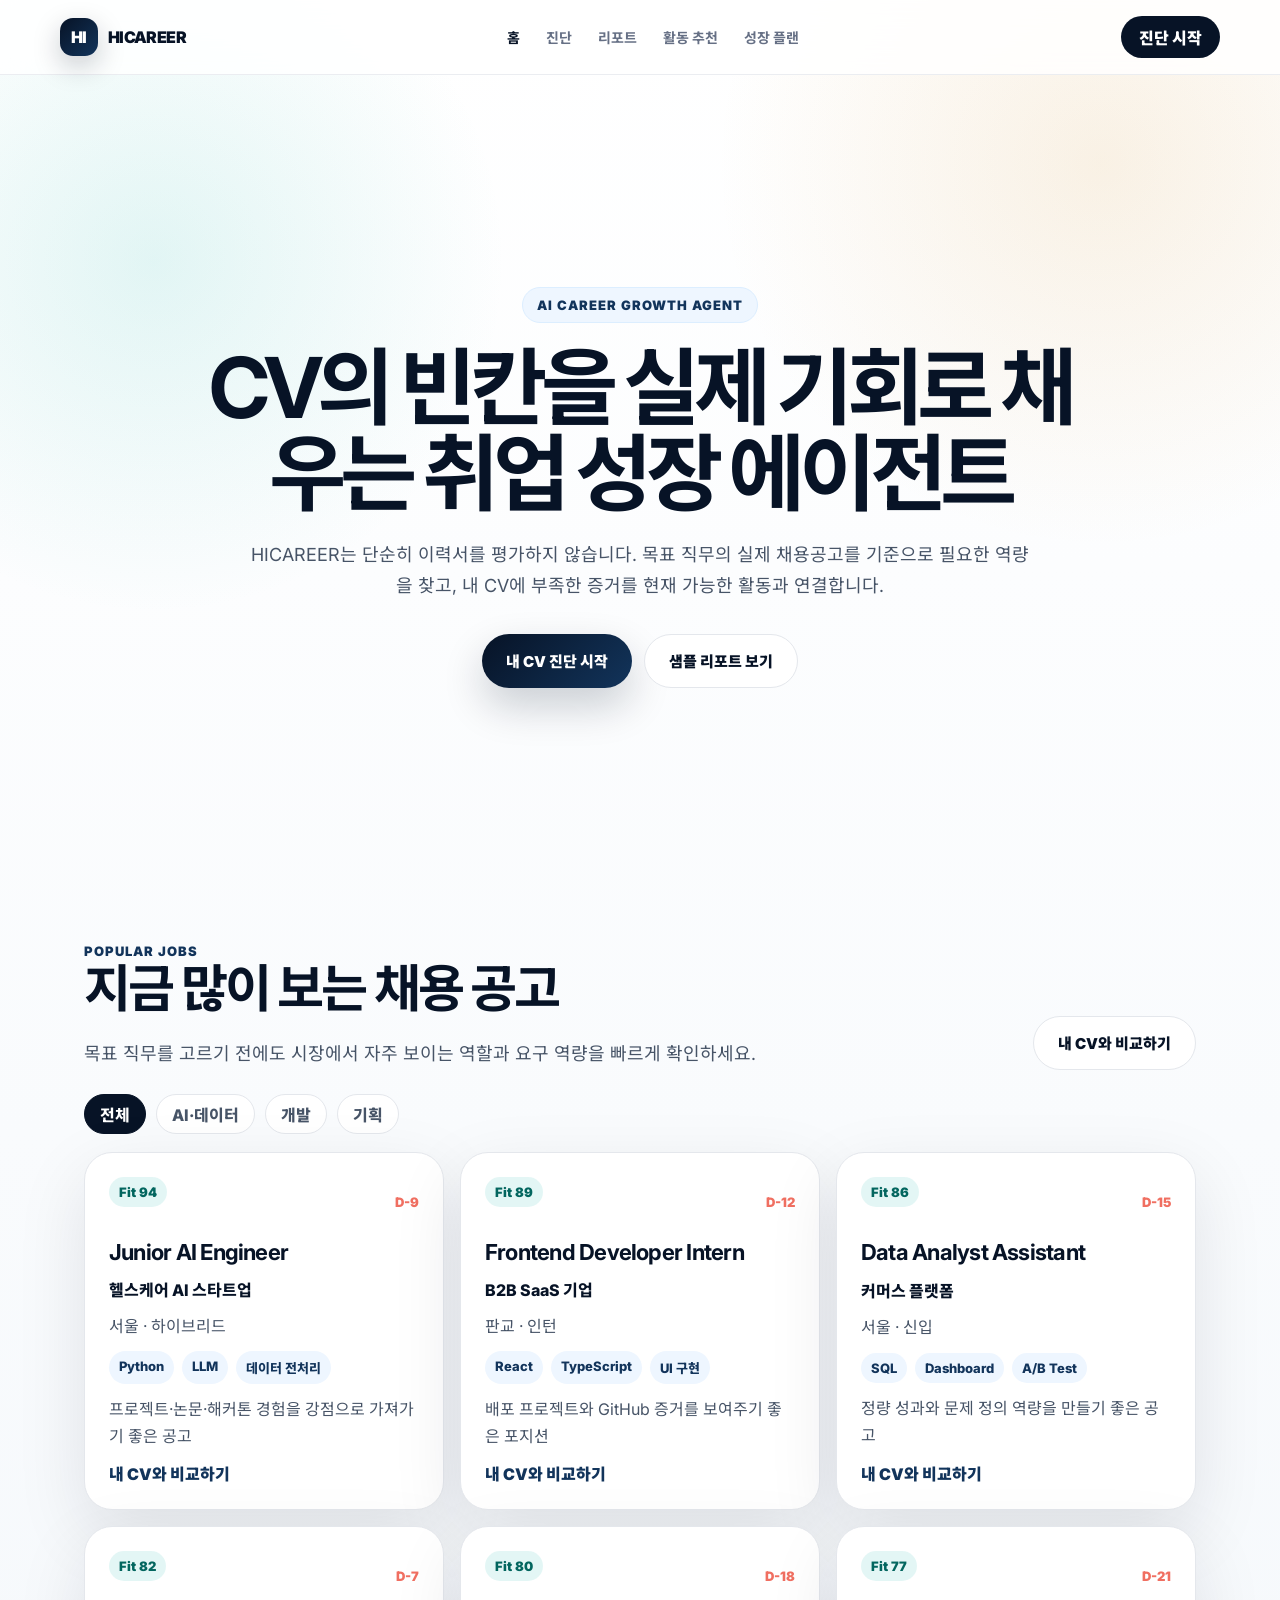
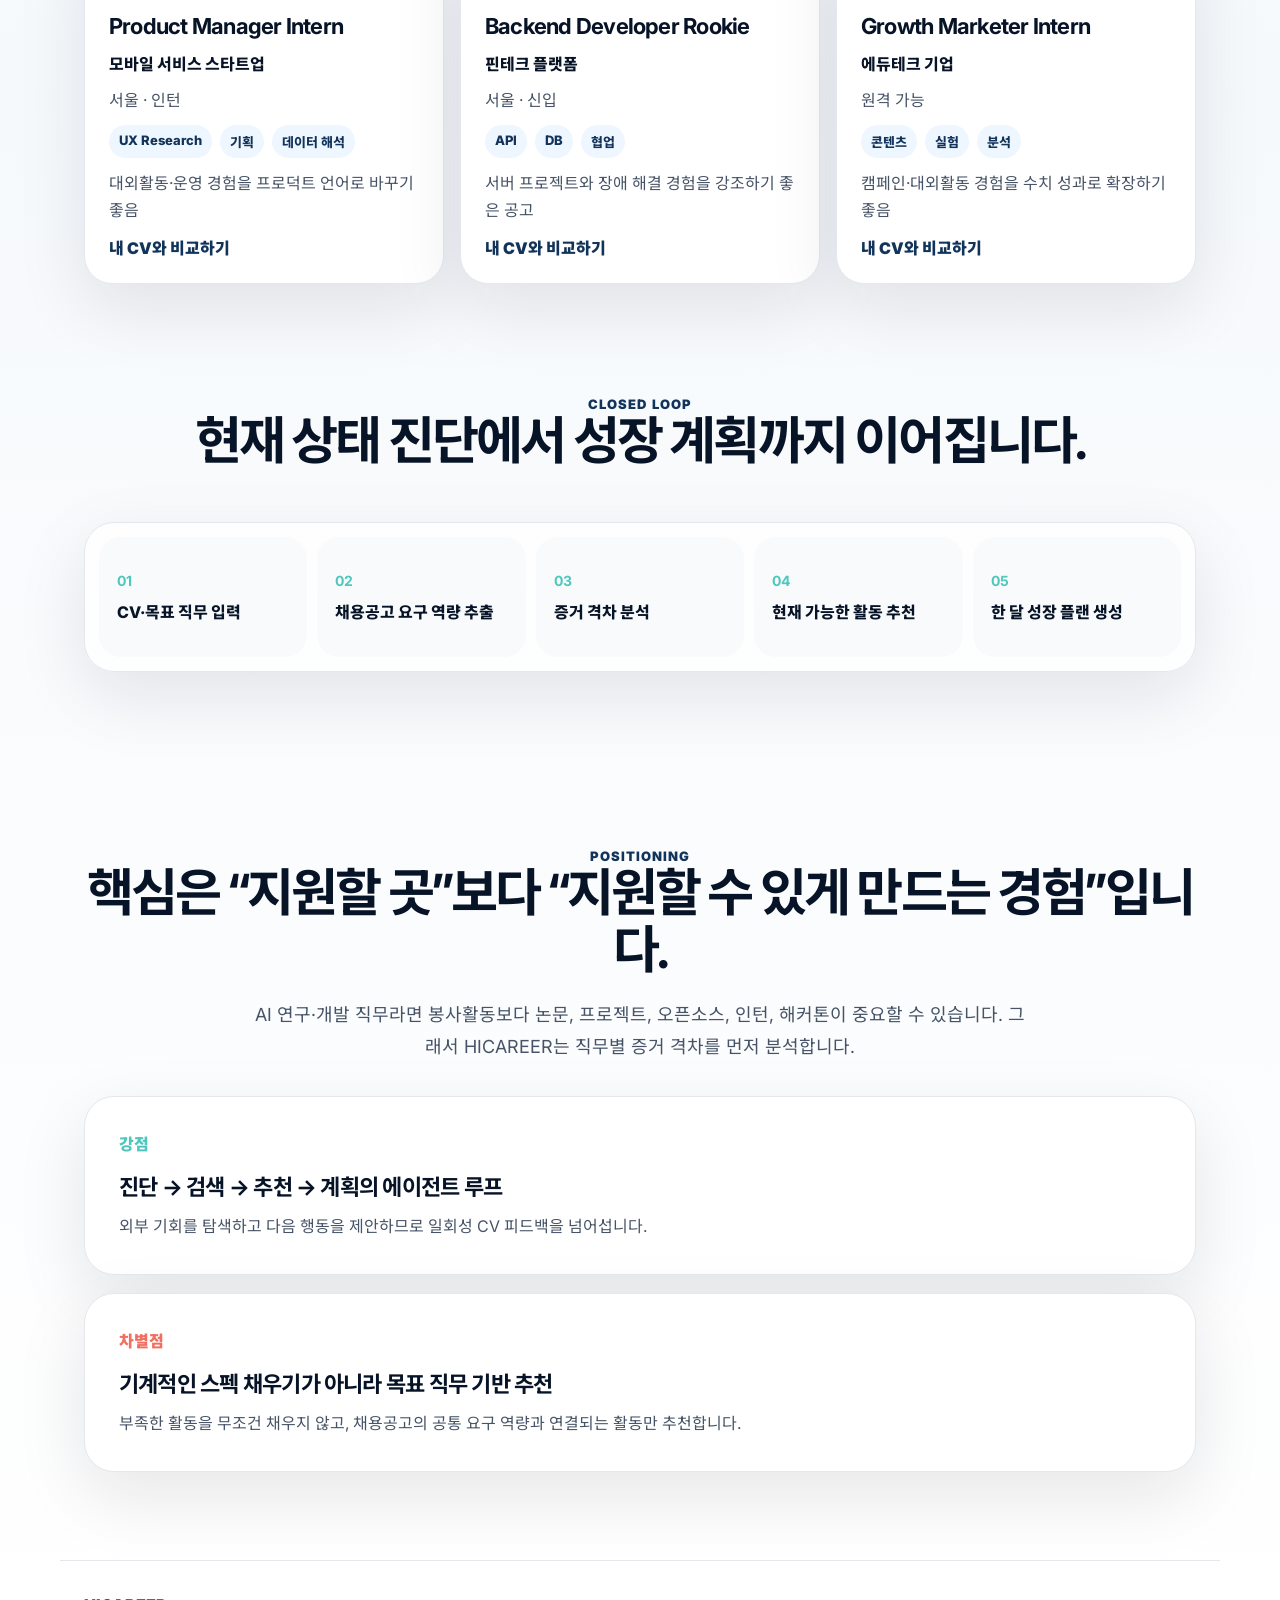
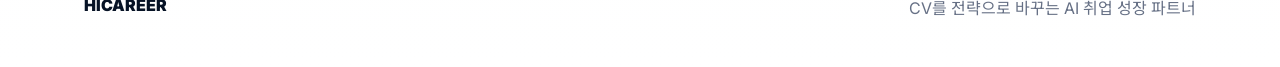
==== commit ae5c0c33: "Add popular jobs home section" ====
--- a/index.html
+++ b/index.html
@@ -36,6 +36,29 @@
         <div class="hero-actions">
           <a class="button primary" href="diagnosis.html">내 CV 진단 시작</a>
           <a class="button secondary" href="report.html">샘플 리포트 보기</a>
+        </div>
+      </section>
+
+
+      <section class="page-section jobs-section" aria-labelledby="popularJobsTitle">
+        <div class="section-heading between">
+          <div>
+            <span class="eyebrow">Popular Jobs</span>
+            <h2 id="popularJobsTitle">지금 많이 보는 채용 공고</h2>
+            <p>목표 직무를 고르기 전에도 시장에서 자주 보이는 역할과 요구 역량을 빠르게 확인하세요.</p>
+          </div>
+          <a class="button secondary" href="diagnosis.html">내 CV와 비교하기</a>
+        </div>
+        <div class="job-toolbar">
+          <button class="job-filter active" data-job-filter="all" type="button">전체</button>
+          <button class="job-filter" data-job-filter="ai" type="button">AI·데이터</button>
+          <button class="job-filter" data-job-filter="dev" type="button">개발</button>
+          <button class="job-filter" data-job-filter="product" type="button">기획</button>
+        </div>
+        <div class="jobs-grid" id="popularJobs" aria-live="polite">
+          <article class="job-card skeleton"></article>
+          <article class="job-card skeleton"></article>
+          <article class="job-card skeleton"></article>
         </div>
       </section>
 
@@ -78,5 +101,6 @@
     </main>
 
     <footer class="footer"><p>HICAREER</p><span>CV를 전략으로 바꾸는 AI 취업 성장 파트너</span></footer>
+    <script src="jobs.js"></script>
   </body>
 </html>
--- a/styles.css
+++ b/styles.css
@@ -724,3 +724,132 @@
     grid-template-columns: 1fr;
   }
 }
+
+.section-heading.between {
+  display: flex;
+  align-items: end;
+  justify-content: space-between;
+  gap: 24px;
+  margin-bottom: 24px;
+}
+
+.section-heading.between p {
+  max-width: 680px;
+}
+
+.jobs-section {
+  padding-top: 40px;
+}
+
+.job-toolbar {
+  display: flex;
+  flex-wrap: wrap;
+  gap: 10px;
+  margin-bottom: 18px;
+}
+
+.job-filter {
+  min-height: 40px;
+  padding: 0 15px;
+  border: 1px solid var(--line);
+  border-radius: 999px;
+  color: var(--body);
+  cursor: pointer;
+  font-weight: 800;
+  background: #ffffff;
+}
+
+.job-filter.active {
+  color: #ffffff;
+  border-color: var(--navy-950);
+  background: var(--navy-950);
+}
+
+.jobs-grid {
+  display: grid;
+  grid-template-columns: repeat(3, 1fr);
+  gap: 16px;
+}
+
+.job-card {
+  display: grid;
+  gap: 12px;
+  min-height: 300px;
+  padding: 24px;
+  border: 1px solid var(--line);
+  border-radius: 28px;
+  background: #ffffff;
+  box-shadow: var(--shadow);
+}
+
+.job-card-top {
+  display: flex;
+  align-items: center;
+  justify-content: space-between;
+  gap: 12px;
+}
+
+.deadline {
+  color: var(--rose);
+  font-size: 13px;
+  font-weight: 900;
+}
+
+.company {
+  color: var(--navy-950);
+  font-weight: 800;
+}
+
+.job-meta,
+.job-reason {
+  color: var(--body);
+  line-height: 1.65;
+}
+
+.skill-row {
+  display: flex;
+  flex-wrap: wrap;
+  gap: 8px;
+}
+
+.skill-row span {
+  padding: 7px 10px;
+  border-radius: 999px;
+  color: var(--navy-800);
+  font-size: 13px;
+  font-weight: 800;
+  background: var(--blue-50);
+}
+
+.job-card a {
+  align-self: end;
+  color: var(--navy-800);
+  font-weight: 900;
+}
+
+.job-card.skeleton {
+  min-height: 300px;
+  background:
+    linear-gradient(90deg, transparent, rgba(255, 255, 255, 0.7), transparent),
+    linear-gradient(var(--soft), var(--soft));
+  background-size: 220px 100%, 100% 100%;
+  background-position: -220px 0, 0 0;
+  animation: loading 1.2s infinite;
+}
+
+@keyframes loading {
+  to {
+    background-position: calc(100% + 220px) 0, 0 0;
+  }
+}
+
+@media (max-width: 900px) {
+  .section-heading.between {
+    display: grid;
+    align-items: start;
+  }
+
+  .jobs-grid {
+    grid-template-columns: 1fr;
+  }
+}
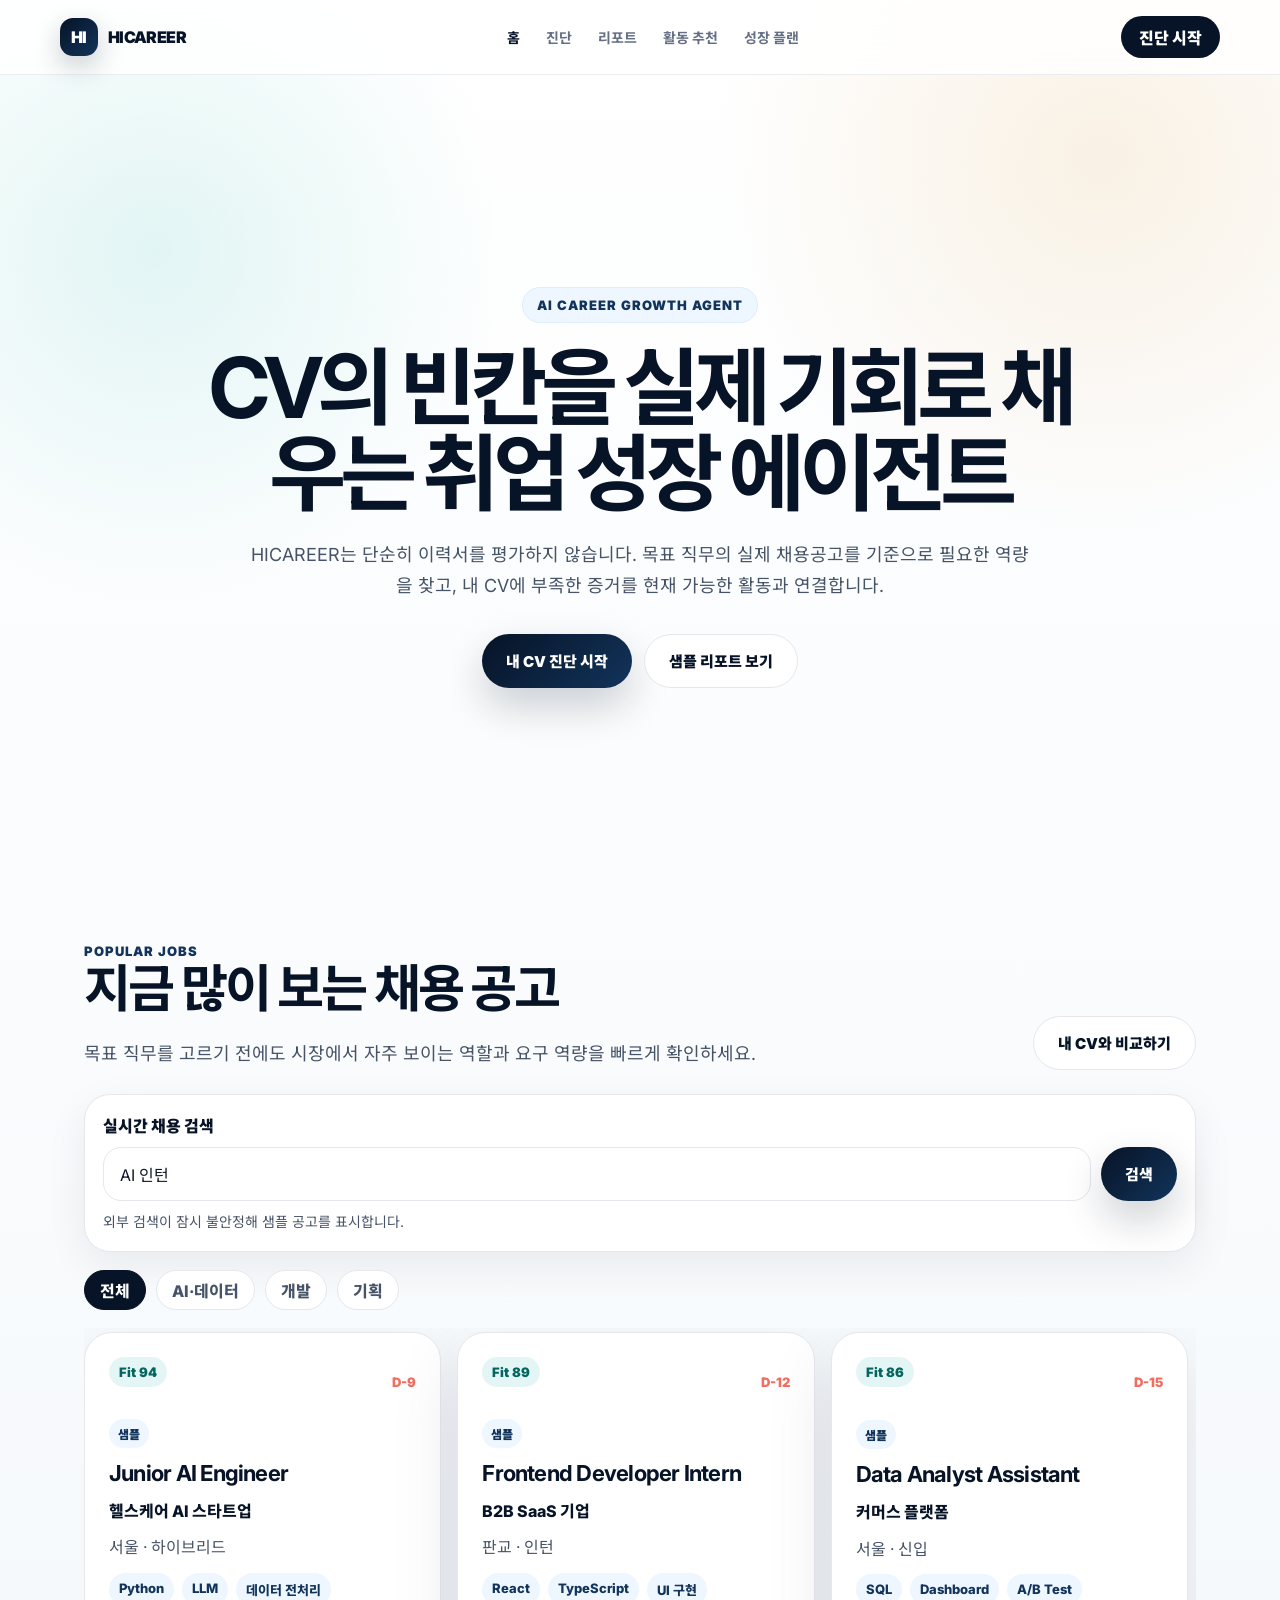
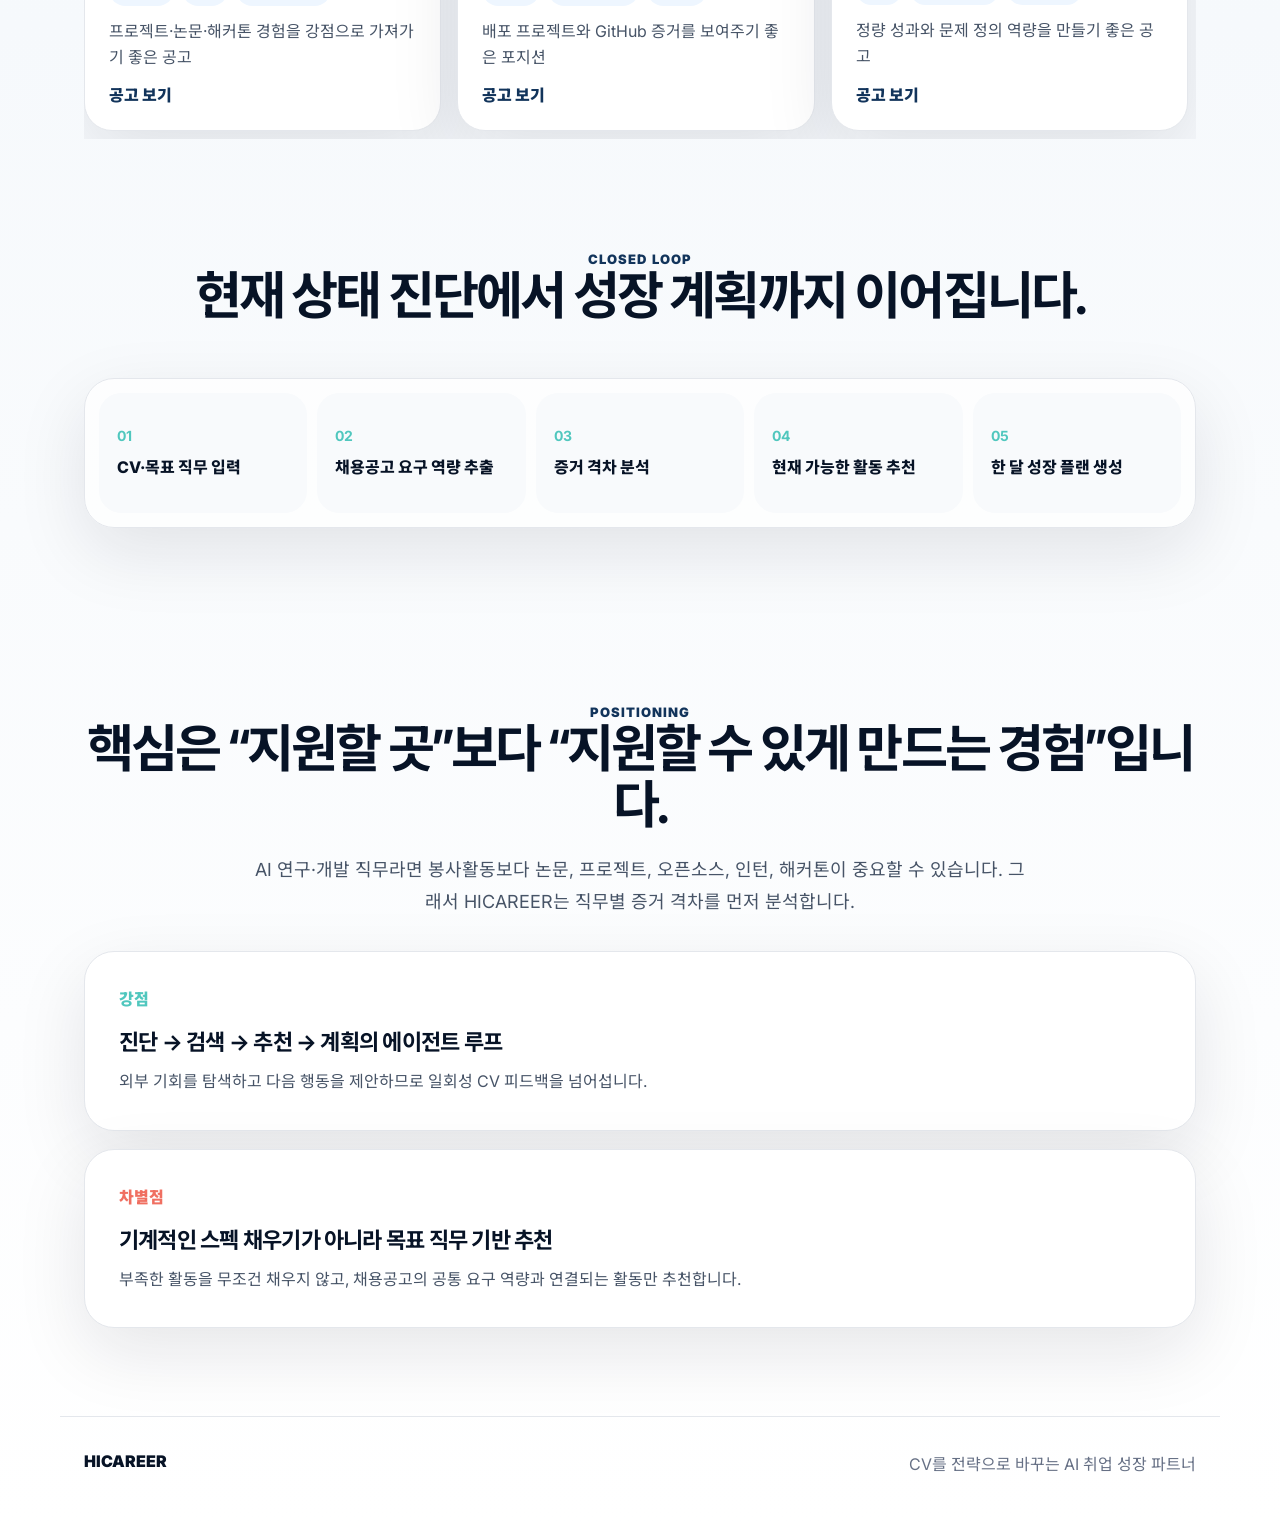
==== commit 7215fadb: "Add live job search experience" ====
--- a/index.html
+++ b/index.html
@@ -49,13 +49,21 @@
           </div>
           <a class="button secondary" href="diagnosis.html">내 CV와 비교하기</a>
         </div>
+        <div class="job-search-panel">
+          <label for="jobSearchInput">실시간 채용 검색</label>
+          <div class="job-search-box">
+            <input id="jobSearchInput" type="search" value="AI 인턴" placeholder="예: 프론트엔드 신입, 데이터 분석 인턴, PM 인턴" />
+            <button class="button primary" id="jobSearchButton" type="button">검색</button>
+          </div>
+          <p id="jobSearchStatus">사람인·잡코리아에서 현재 공고를 불러오는 중입니다.</p>
+        </div>
         <div class="job-toolbar">
           <button class="job-filter active" data-job-filter="all" type="button">전체</button>
           <button class="job-filter" data-job-filter="ai" type="button">AI·데이터</button>
           <button class="job-filter" data-job-filter="dev" type="button">개발</button>
           <button class="job-filter" data-job-filter="product" type="button">기획</button>
         </div>
-        <div class="jobs-grid" id="popularJobs" aria-live="polite">
+        <div class="jobs-grid live-scroll" id="popularJobs" aria-live="polite">
           <article class="job-card skeleton"></article>
           <article class="job-card skeleton"></article>
           <article class="job-card skeleton"></article>
--- a/styles.css
+++ b/styles.css
@@ -853,3 +853,82 @@
     grid-template-columns: 1fr;
   }
 }
+
+
+.job-source {
+  width: fit-content;
+  padding: 6px 9px;
+  border-radius: 999px;
+  color: var(--navy-800);
+  font-size: 12px;
+  font-weight: 900;
+  background: var(--blue-50);
+}
+
+.job-search-panel {
+  display: grid;
+  gap: 10px;
+  margin-bottom: 18px;
+  padding: 18px;
+  border: 1px solid var(--line);
+  border-radius: 26px;
+  background: #ffffff;
+  box-shadow: 0 14px 40px rgba(16, 24, 40, 0.07);
+}
+
+.job-search-panel label {
+  margin: 0;
+}
+
+.job-search-box {
+  display: grid;
+  grid-template-columns: 1fr auto;
+  gap: 10px;
+}
+
+.job-search-box input {
+  margin-top: 0;
+}
+
+.job-search-panel p {
+  color: var(--body);
+  font-size: 14px;
+  line-height: 1.6;
+}
+
+.jobs-grid.live-scroll {
+  max-height: 720px;
+  overflow-y: auto;
+  padding: 4px 8px 8px 0;
+  scroll-behavior: smooth;
+}
+
+.jobs-grid.live-scroll::-webkit-scrollbar {
+  width: 10px;
+}
+
+.jobs-grid.live-scroll::-webkit-scrollbar-thumb {
+  border-radius: 999px;
+  background: var(--blue-100);
+}
+
+.empty-card {
+  grid-column: 1 / -1;
+  padding: 32px;
+  border: 1px solid var(--line);
+  border-radius: 28px;
+  text-align: center;
+  background: #ffffff;
+  box-shadow: var(--shadow);
+}
+
+.empty-card p {
+  margin-top: 10px;
+  color: var(--body);
+}
+
+@media (max-width: 560px) {
+  .job-search-box {
+    grid-template-columns: 1fr;
+  }
+}
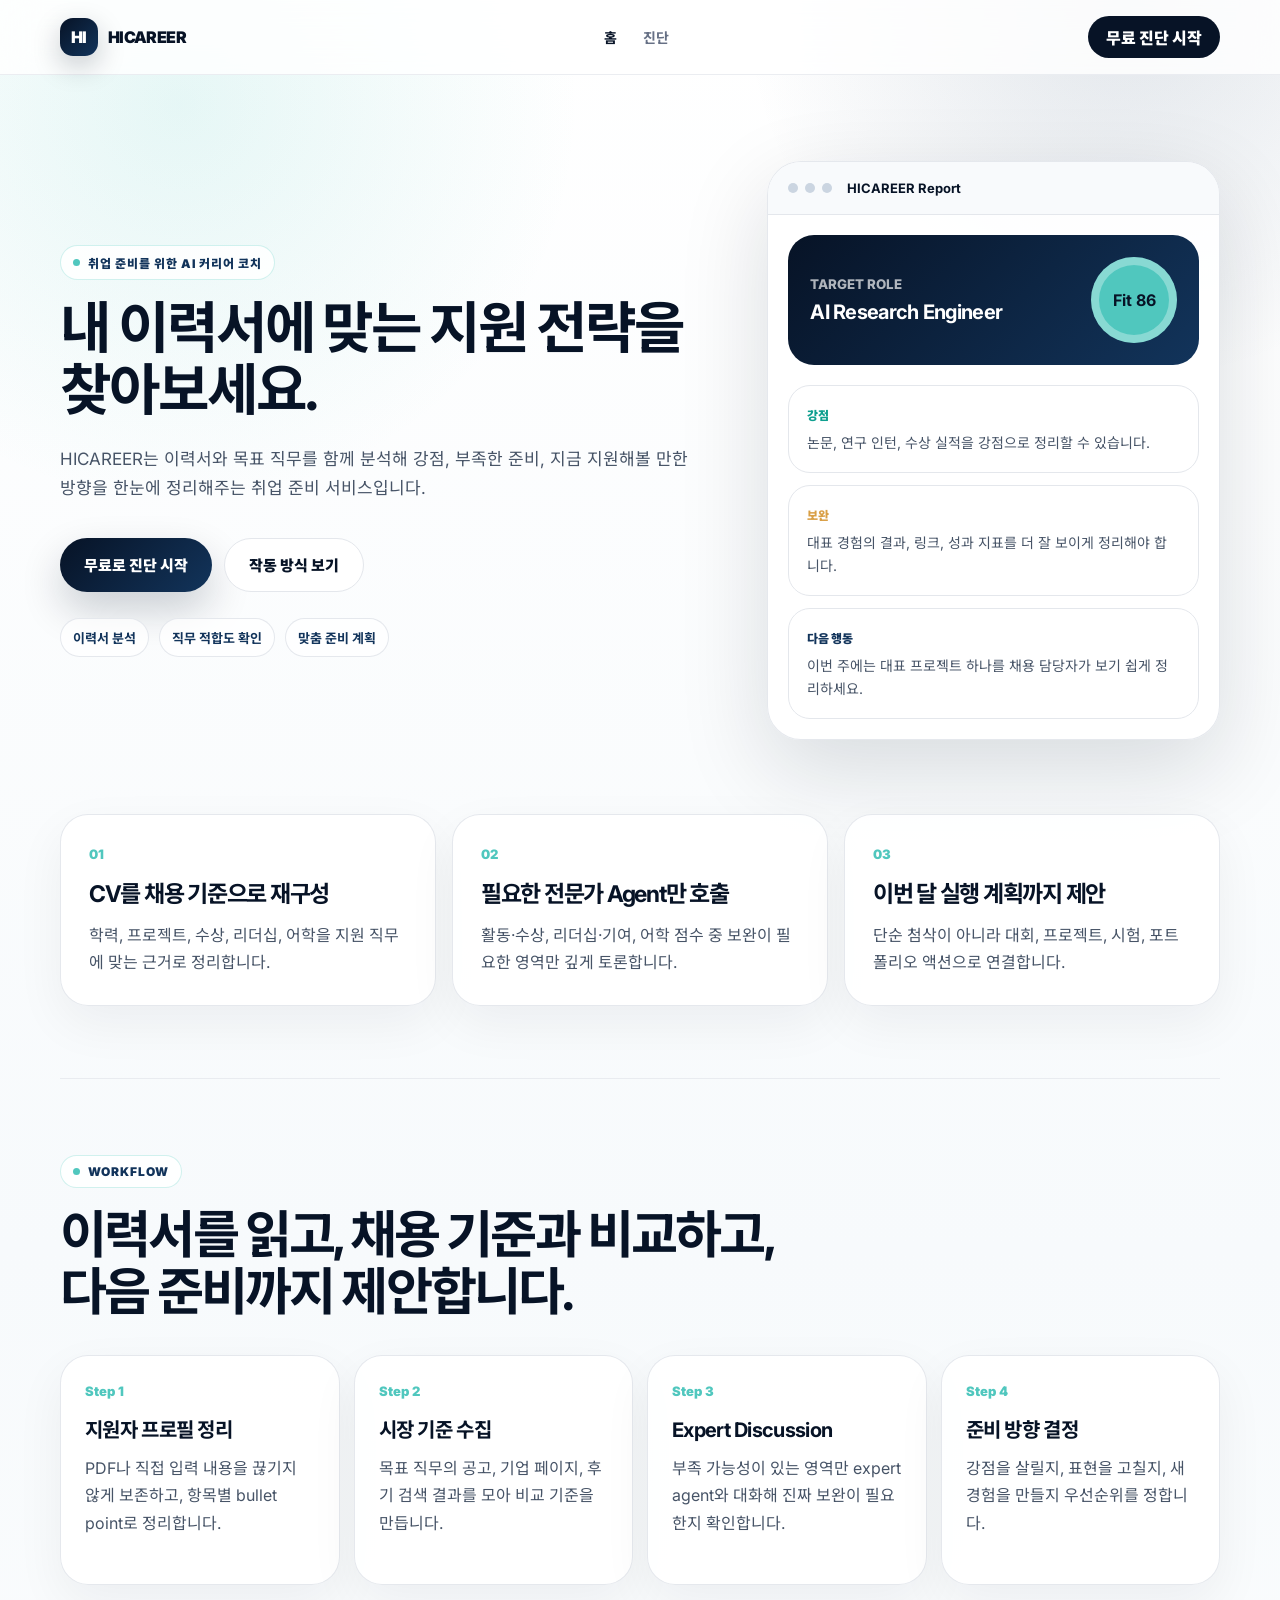
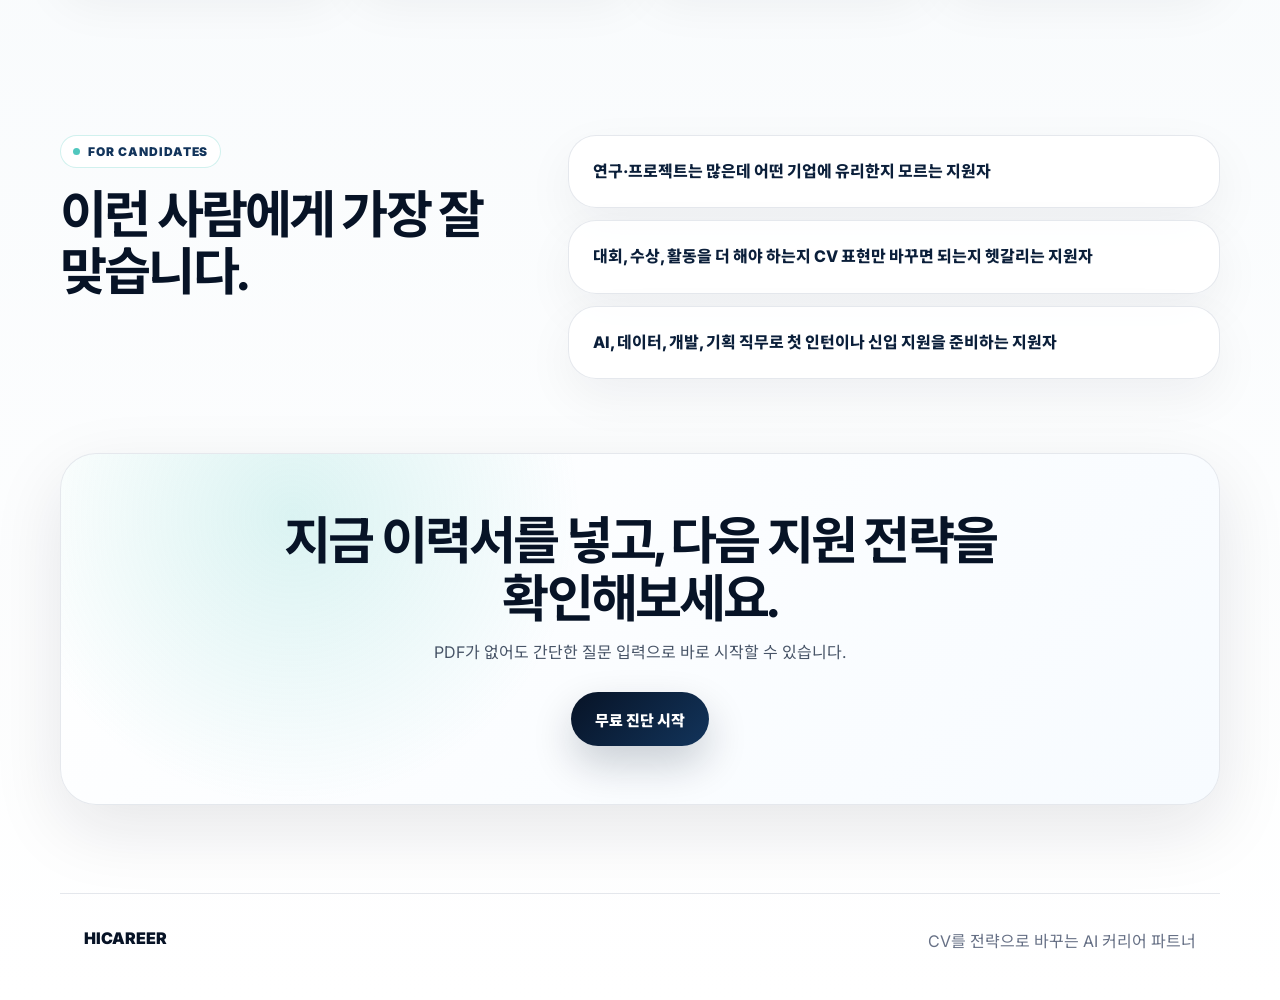
==== commit 56b003bb: "Polish HICAREER diagnosis UX" ====
--- a/index.html
+++ b/index.html
@@ -3,112 +3,140 @@
   <head>
     <meta charset="UTF-8" />
     <meta name="viewport" content="width=device-width, initial-scale=1.0" />
-    <meta name="description" content="HICAREER는 CV와 목표 직무를 비교해 증거 격차를 찾고 성장 계획을 제안하는 취업 성장 에이전트입니다." />
-    <title>HICAREER | 취업 성장 에이전트</title>
+    <meta name="description" content="HICAREER는 CV와 목표 직무를 분석해 합격 가능성을 높이는 다음 행동을 제안하는 AI 커리어 에이전트입니다." />
+    <title>HICAREER | AI 커리어 에이전트</title>
     <link rel="preconnect" href="https://fonts.googleapis.com" />
     <link rel="preconnect" href="https://fonts.gstatic.com" crossorigin />
     <link href="https://fonts.googleapis.com/css2?family=Inter:wght@400;500;600;700;800&family=Noto+Sans+KR:wght@400;500;700;800&display=swap" rel="stylesheet" />
     <link rel="stylesheet" href="styles.css" />
   </head>
-  <body>
+  <body class="home-page">
     <header class="site-header">
       <nav class="nav">
         <a class="brand" href="index.html"><span class="brand-mark">HI</span><span>HICAREER</span></a>
         <div class="nav-links">
           <a class="active" href="index.html">홈</a>
           <a href="diagnosis.html">진단</a>
-          <a href="report.html">리포트</a>
-          <a href="opportunities.html">활동 추천</a>
-          <a href="plan.html">성장 플랜</a>
         </div>
-        <a class="nav-cta" href="diagnosis.html">진단 시작</a>
+        <a class="nav-cta" href="diagnosis.html">무료 진단 시작</a>
       </nav>
     </header>
 
     <main>
-      <section class="hero page-section">
-        <div class="hero-badge">AI Career Growth Agent</div>
-        <h1>CV의 빈칸을 실제 기회로 채우는 취업 성장 에이전트</h1>
-        <p>
-          HICAREER는 단순히 이력서를 평가하지 않습니다. 목표 직무의 실제 채용공고를 기준으로
-          필요한 역량을 찾고, 내 CV에 부족한 증거를 현재 가능한 활동과 연결합니다.
-        </p>
-        <div class="hero-actions">
-          <a class="button primary" href="diagnosis.html">내 CV 진단 시작</a>
-          <a class="button secondary" href="report.html">샘플 리포트 보기</a>
+      <section class="home-hero">
+        <div class="home-hero-copy">
+          <span class="home-kicker">취업 준비를 위한 AI 커리어 코치</span>
+          <h1>내 이력서에 맞는 지원 전략을 찾아보세요.</h1>
+          <p>
+            HICAREER는 이력서와 목표 직무를 함께 분석해 강점, 부족한 준비, 지금 지원해볼 만한 방향을
+            한눈에 정리해주는 취업 준비 서비스입니다.
+          </p>
+          <div class="home-actions">
+            <a class="button primary" href="diagnosis.html">무료로 진단 시작</a>
+            <a class="button secondary" href="#workflow">작동 방식 보기</a>
+          </div>
+          <div class="home-proof">
+            <span>이력서 분석</span>
+            <span>직무 적합도 확인</span>
+            <span>맞춤 준비 계획</span>
+          </div>
+        </div>
+
+        <div class="home-console" aria-label="HICAREER 분석 예시">
+          <div class="console-header">
+            <span></span><span></span><span></span>
+            <strong>HICAREER Report</strong>
+          </div>
+          <div class="console-score">
+            <div>
+              <small>Target Role</small>
+              <strong>AI Research Engineer</strong>
+            </div>
+            <b>Fit 86</b>
+          </div>
+          <div class="console-list">
+            <article>
+              <span class="ok">강점</span>
+              <p>논문, 연구 인턴, 수상 실적을 강점으로 정리할 수 있습니다.</p>
+            </article>
+            <article>
+              <span class="warn">보완</span>
+              <p>대표 경험의 결과, 링크, 성과 지표를 더 잘 보이게 정리해야 합니다.</p>
+            </article>
+            <article>
+              <span class="next">다음 행동</span>
+              <p>이번 주에는 대표 프로젝트 하나를 채용 담당자가 보기 쉽게 정리하세요.</p>
+            </article>
+          </div>
         </div>
       </section>
 
+      <section class="home-strip" aria-label="주요 기능">
+        <article>
+          <strong>01</strong>
+          <h2>CV를 채용 기준으로 재구성</h2>
+          <p>학력, 프로젝트, 수상, 리더십, 어학을 지원 직무에 맞는 근거로 정리합니다.</p>
+        </article>
+        <article>
+          <strong>02</strong>
+          <h2>필요한 전문가 Agent만 호출</h2>
+          <p>활동·수상, 리더십·기여, 어학 점수 중 보완이 필요한 영역만 깊게 토론합니다.</p>
+        </article>
+        <article>
+          <strong>03</strong>
+          <h2>이번 달 실행 계획까지 제안</h2>
+          <p>단순 첨삭이 아니라 대회, 프로젝트, 시험, 포트폴리오 액션으로 연결합니다.</p>
+        </article>
+      </section>
 
-      <section class="page-section jobs-section" aria-labelledby="popularJobsTitle">
-        <div class="section-heading between">
-          <div>
-            <span class="eyebrow">Popular Jobs</span>
-            <h2 id="popularJobsTitle">지금 많이 보는 채용 공고</h2>
-            <p>목표 직무를 고르기 전에도 시장에서 자주 보이는 역할과 요구 역량을 빠르게 확인하세요.</p>
-          </div>
-          <a class="button secondary" href="diagnosis.html">내 CV와 비교하기</a>
+      <section class="home-workflow" id="workflow">
+        <div class="home-section-title">
+          <span class="home-kicker">Workflow</span>
+          <h2>이력서를 읽고, 채용 기준과 비교하고, 다음 준비까지 제안합니다.</h2>
         </div>
-        <div class="job-search-panel">
-          <label for="jobSearchInput">실시간 채용 검색</label>
-          <div class="job-search-box">
-            <input id="jobSearchInput" type="search" value="AI 인턴" placeholder="예: 프론트엔드 신입, 데이터 분석 인턴, PM 인턴" />
-            <button class="button primary" id="jobSearchButton" type="button">검색</button>
-          </div>
-          <p id="jobSearchStatus">사람인·잡코리아에서 현재 공고를 불러오는 중입니다.</p>
-        </div>
-        <div class="job-toolbar">
-          <button class="job-filter active" data-job-filter="all" type="button">전체</button>
-          <button class="job-filter" data-job-filter="ai" type="button">AI·데이터</button>
-          <button class="job-filter" data-job-filter="dev" type="button">개발</button>
-          <button class="job-filter" data-job-filter="product" type="button">기획</button>
-        </div>
-        <div class="jobs-grid live-scroll" id="popularJobs" aria-live="polite">
-          <article class="job-card skeleton"></article>
-          <article class="job-card skeleton"></article>
-          <article class="job-card skeleton"></article>
+        <div class="workflow-board">
+          <article>
+            <span>Step 1</span>
+            <h3>지원자 프로필 정리</h3>
+            <p>PDF나 직접 입력 내용을 끊기지 않게 보존하고, 항목별 bullet point로 정리합니다.</p>
+          </article>
+          <article>
+            <span>Step 2</span>
+            <h3>시장 기준 수집</h3>
+            <p>목표 직무의 공고, 기업 페이지, 후기 검색 결과를 모아 비교 기준을 만듭니다.</p>
+          </article>
+          <article>
+            <span>Step 3</span>
+            <h3>Expert Discussion</h3>
+            <p>부족 가능성이 있는 영역만 expert agent와 대화해 진짜 보완이 필요한지 확인합니다.</p>
+          </article>
+          <article>
+            <span>Step 4</span>
+            <h3>준비 방향 결정</h3>
+            <p>강점을 살릴지, 표현을 고칠지, 새 경험을 만들지 우선순위를 정합니다.</p>
+          </article>
         </div>
       </section>
 
-      <section class="page-section compact-section">
-        <div class="section-heading center">
-          <span class="eyebrow">Closed Loop</span>
-          <h2>현재 상태 진단에서 성장 계획까지 이어집니다.</h2>
+      <section class="home-targets">
+        <div>
+          <span class="home-kicker">For Candidates</span>
+          <h2>이런 사람에게 가장 잘 맞습니다.</h2>
         </div>
-        <div class="hero-panel">
-          <div><strong>01</strong><span>CV·목표 직무 입력</span></div>
-          <div><strong>02</strong><span>채용공고 요구 역량 추출</span></div>
-          <div><strong>03</strong><span>증거 격차 분석</span></div>
-          <div><strong>04</strong><span>현재 가능한 활동 추천</span></div>
-          <div><strong>05</strong><span>한 달 성장 플랜 생성</span></div>
+        <div class="target-grid">
+          <p>연구·프로젝트는 많은데 어떤 기업에 유리한지 모르는 지원자</p>
+          <p>대회, 수상, 활동을 더 해야 하는지 CV 표현만 바꾸면 되는지 헷갈리는 지원자</p>
+          <p>AI, 데이터, 개발, 기획 직무로 첫 인턴이나 신입 지원을 준비하는 지원자</p>
         </div>
       </section>
 
-      <section class="page-section split-section">
-        <div class="section-heading center">
-          <span class="eyebrow">Positioning</span>
-          <h2>핵심은 “지원할 곳”보다 “지원할 수 있게 만드는 경험”입니다.</h2>
-          <p>
-            AI 연구·개발 직무라면 봉사활동보다 논문, 프로젝트, 오픈소스, 인턴, 해커톤이 중요할 수 있습니다.
-            그래서 HICAREER는 직무별 증거 격차를 먼저 분석합니다.
-          </p>
-        </div>
-        <div class="stacked-cards">
-          <article class="wide-card positive-card">
-            <span>강점</span>
-            <h3>진단 → 검색 → 추천 → 계획의 에이전트 루프</h3>
-            <p>외부 기회를 탐색하고 다음 행동을 제안하므로 일회성 CV 피드백을 넘어섭니다.</p>
-          </article>
-          <article class="wide-card caution-card">
-            <span>차별점</span>
-            <h3>기계적인 스펙 채우기가 아니라 목표 직무 기반 추천</h3>
-            <p>부족한 활동을 무조건 채우지 않고, 채용공고의 공통 요구 역량과 연결되는 활동만 추천합니다.</p>
-          </article>
-        </div>
+      <section class="home-final-cta">
+        <h2>지금 이력서를 넣고, 다음 지원 전략을 확인해보세요.</h2>
+        <p>PDF가 없어도 간단한 질문 입력으로 바로 시작할 수 있습니다.</p>
+        <a class="button primary" href="diagnosis.html">무료 진단 시작</a>
       </section>
     </main>
 
-    <footer class="footer"><p>HICAREER</p><span>CV를 전략으로 바꾸는 AI 취업 성장 파트너</span></footer>
-    <script src="jobs.js"></script>
+    <footer class="footer"><p>HICAREER</p><span>CV를 전략으로 바꾸는 AI 커리어 파트너</span></footer>
   </body>
 </html>
--- a/styles.css
+++ b/styles.css
@@ -861,7 +861,7 @@
   border-radius: 999px;
   color: var(--navy-800);
   font-size: 12px;
-  font-weight: 900;
+  font-weight: 800;
   background: var(--blue-50);
 }
 
@@ -932,3 +932,2164 @@
     grid-template-columns: 1fr;
   }
 }
+
+.role-field {
+  margin-bottom: 14px;
+}
+
+.analysis-loading {
+  display: flex;
+  gap: 8px;
+  margin-top: 18px;
+}
+
+.analysis-loading span {
+  width: 10px;
+  height: 10px;
+  border-radius: 999px;
+  background: var(--aqua);
+  animation: pulse 900ms infinite ease-in-out;
+}
+
+.analysis-loading span:nth-child(2) {
+  animation-delay: 120ms;
+}
+
+.analysis-loading span:nth-child(3) {
+  animation-delay: 240ms;
+}
+
+@keyframes pulse {
+  0%, 100% {
+    opacity: 0.28;
+    transform: translateY(0);
+  }
+
+  50% {
+    opacity: 1;
+    transform: translateY(-4px);
+  }
+}
+
+.summary-grid {
+  display: grid;
+  grid-template-columns: repeat(3, 1fr);
+  gap: 10px;
+  margin-top: 18px;
+}
+
+.summary-grid div {
+  display: grid;
+  gap: 4px;
+  padding: 16px;
+  border: 1px solid var(--line);
+  border-radius: 18px;
+  background: #ffffff;
+}
+
+.summary-grid strong {
+  color: var(--navy-950);
+  font-size: 26px;
+}
+
+.summary-grid span {
+  color: var(--body);
+  font-size: 13px;
+  font-weight: 800;
+}
+
+.analysis-block {
+  margin-top: 18px;
+}
+
+.analysis-block h4,
+.ranked-job-card h4 {
+  margin: 0;
+  color: var(--navy-950);
+  font-size: 18px;
+}
+
+.ranked-jobs {
+  display: grid;
+  gap: 14px;
+  margin-top: 20px;
+}
+
+.ranked-job-card {
+  display: grid;
+  gap: 10px;
+  padding: 20px;
+  border: 1px solid var(--line);
+  border-radius: 22px;
+  background: #ffffff;
+}
+
+.fit-list {
+  display: grid;
+  gap: 7px;
+  margin: 6px 0 0;
+  padding-left: 18px;
+  color: var(--body);
+  line-height: 1.6;
+}
+
+.gap-copy {
+  color: var(--body);
+  line-height: 1.65;
+}
+
+.gap-copy strong {
+  color: var(--navy-950);
+}
+
+button:disabled {
+  cursor: wait;
+  opacity: 0.72;
+}
+
+@media (max-width: 560px) {
+  .summary-grid {
+    grid-template-columns: 1fr;
+  }
+}
+
+.extract-meta {
+  margin-top: 12px;
+  color: var(--muted);
+  font-size: 13px;
+  font-weight: 800;
+}
+
+.agent-section {
+  display: grid;
+  gap: 18px;
+  margin-top: 22px;
+  padding-top: 22px;
+  border-top: 1px solid var(--line);
+}
+
+.agent-header h4,
+.agent-grid h4,
+.opportunity-list h4,
+.weekly-plan h4,
+.ranked-jobs > h4 {
+  margin: 6px 0 0;
+  color: var(--navy-950);
+  font-size: 18px;
+}
+
+.agent-trace {
+  display: grid;
+  gap: 10px;
+}
+
+.agent-trace article {
+  display: grid;
+  grid-template-columns: 92px 1fr;
+  gap: 8px 14px;
+  padding: 14px;
+  border: 1px solid var(--line);
+  border-radius: 18px;
+  background: #ffffff;
+}
+
+.agent-trace span {
+  color: var(--aqua);
+  font-size: 12px;
+  font-weight: 900;
+}
+
+.agent-trace strong {
+  color: var(--navy-950);
+}
+
+.agent-trace p {
+  grid-column: 2;
+  color: var(--body);
+  font-size: 14px;
+  line-height: 1.55;
+}
+
+.agent-grid {
+  display: grid;
+  grid-template-columns: repeat(2, 1fr);
+  gap: 14px;
+}
+
+.agent-grid article,
+.opportunity-mini-card {
+  padding: 18px;
+  border: 1px solid var(--line);
+  border-radius: 20px;
+  background: #ffffff;
+}
+
+.opportunity-list {
+  display: grid;
+  gap: 12px;
+}
+
+.opportunity-mini-card {
+  display: grid;
+  gap: 10px;
+}
+
+.opportunity-mini-card strong {
+  color: var(--navy-950);
+}
+
+.opportunity-mini-card p,
+.opportunity-mini-card small,
+.action-check small,
+.action-check em {
+  color: var(--body);
+  line-height: 1.55;
+}
+
+.opportunity-mini-card a {
+  color: var(--navy-800);
+  font-weight: 900;
+}
+
+.weekly-plan {
+  display: grid;
+  gap: 10px;
+}
+
+.action-check {
+  display: grid;
+  grid-template-columns: auto 1fr;
+  gap: 12px;
+  align-items: start;
+  padding: 16px;
+  border: 1px solid var(--line);
+  border-radius: 18px;
+  background: #ffffff;
+}
+
+.action-check input {
+  width: 18px;
+  min-height: 18px;
+  margin-top: 3px;
+}
+
+.action-check span {
+  display: grid;
+  gap: 5px;
+}
+
+.action-check strong {
+  color: var(--navy-950);
+}
+
+.action-check em {
+  font-style: normal;
+}
+
+@media (max-width: 700px) {
+  .agent-grid,
+  .agent-trace article {
+    grid-template-columns: 1fr;
+  }
+
+  .agent-trace p {
+    grid-column: auto;
+  }
+}
+
+.llm-report {
+  display: grid;
+  gap: 16px;
+  margin-top: 20px;
+  padding: 22px;
+  border: 1px solid rgba(80, 199, 190, 0.35);
+  border-radius: 24px;
+  background: linear-gradient(135deg, #ffffff, var(--blue-50));
+}
+
+.llm-report h4,
+.llm-report h5 {
+  margin: 0;
+  color: var(--navy-950);
+}
+
+.llm-report p,
+.llm-report small {
+  color: var(--body);
+  line-height: 1.65;
+}
+
+.llm-grid {
+  display: grid;
+  grid-template-columns: repeat(2, 1fr);
+  gap: 14px;
+}
+
+.llm-grid article,
+.llm-section article {
+  padding: 16px;
+  border: 1px solid var(--line);
+  border-radius: 18px;
+  background: #ffffff;
+}
+
+.llm-section {
+  display: grid;
+  gap: 10px;
+}
+
+.llm-section article {
+  display: grid;
+  gap: 6px;
+}
+
+.profile-prompt {
+  padding: 14px;
+  border-radius: 16px;
+  background: rgba(80, 199, 190, 0.12);
+}
+
+.feedback-loop {
+  display: grid;
+  gap: 18px;
+  margin-top: 22px;
+  padding: 22px;
+  border: 1px solid rgba(18, 45, 76, 0.12);
+  border-radius: 24px;
+  background: #ffffff;
+}
+
+.feedback-loop h4,
+.feedback-loop h5,
+.feedback-loop h6 {
+  margin: 0;
+  color: var(--navy-950);
+}
+
+.feedback-loop p,
+.feedback-loop small,
+.conversation-log span,
+.supporting-reviews span,
+.feedback-status span {
+  color: var(--body);
+  line-height: 1.6;
+}
+
+.feedback-status {
+  display: grid;
+  grid-template-columns: repeat(3, minmax(0, 1fr));
+  gap: 12px;
+}
+
+.feedback-status article,
+.conversation-log article,
+.activated-agents article,
+.supporting-reviews > article,
+.consult-final {
+  padding: 16px;
+  border: 1px solid var(--line);
+  border-radius: 18px;
+  background: #fbfdff;
+}
+
+.feedback-status article {
+  display: grid;
+  gap: 4px;
+}
+
+.feedback-status strong {
+  color: var(--navy-950);
+  font-size: 20px;
+}
+
+.conversation-log,
+.activated-agents,
+.supporting-reviews,
+.consult-final,
+.retrieval-recommendations,
+.recommendation-list {
+  display: grid;
+  gap: 10px;
+}
+
+.conversation-log article {
+  display: grid;
+  gap: 6px;
+}
+
+.discussion-flow,
+.discussion-flow-list {
+  display: grid;
+  gap: 10px;
+}
+
+.discussion-flow h4 {
+  margin: 0;
+  color: var(--navy-950);
+}
+
+.discussion-flow .agent-header {
+  display: grid;
+  gap: 6px;
+}
+
+.dialogue-turn {
+  position: relative;
+  display: grid;
+  grid-template-columns: 42px minmax(0, 1fr) !important;
+  gap: 14px;
+  padding: 4px 0 !important;
+  border: 0 !important;
+  background: transparent !important;
+}
+
+.dialogue-turn > span {
+  display: grid;
+  place-items: center;
+  width: 34px;
+  height: 34px;
+  border-radius: 999px;
+  color: #ffffff !important;
+  background: var(--navy-800);
+  font-size: 12px;
+  font-weight: 900;
+  text-transform: uppercase;
+}
+
+.dialogue-turn > div {
+  max-width: 820px;
+  padding: 16px 18px;
+  border: 1px solid var(--line);
+  border-radius: 20px 20px 20px 6px;
+  background: #ffffff;
+  box-shadow: 0 12px 34px rgba(16, 24, 40, 0.07);
+}
+
+.dialogue-turn strong {
+  color: var(--navy-950);
+}
+
+.dialogue-turn p {
+  margin: 6px 0 0;
+  color: var(--body);
+  line-height: 1.6;
+  white-space: pre-wrap;
+}
+
+.dialogue-turn.expert > div {
+  margin-left: auto;
+  border-color: rgba(102, 112, 133, 0.22);
+  border-radius: 20px 20px 6px 20px;
+  background: linear-gradient(135deg, #ffffff, #f4f6f8);
+}
+
+.dialogue-turn.question > div {
+  border-color: rgba(217, 159, 69, 0.42);
+  background: #fffaf1;
+}
+
+.dialogue-turn.strategy > div {
+  border-color: rgba(217, 159, 69, 0.42);
+  background: linear-gradient(135deg, #ffffff, #fff4db);
+}
+
+.dialogue-turn.decision > div {
+  border-color: rgba(18, 52, 91, 0.34);
+  background: linear-gradient(135deg, var(--navy-950), var(--navy-800));
+}
+
+.dialogue-turn.decision strong,
+.dialogue-turn.decision p {
+  color: #ffffff;
+}
+
+.dialogue-turn.profile > span {
+  background: var(--aqua);
+}
+
+.dialogue-turn.strategy > span {
+  background: var(--gold);
+}
+
+.dialogue-turn.decision > span {
+  background: var(--navy-800);
+}
+
+.dialogue-turn.expert > span {
+  background: #8a94a6;
+}
+
+.conversation-log .chat-row {
+  display: flex;
+  padding: 0;
+  border: 0;
+  background: transparent;
+}
+
+.conversation-log .chat-row.leading {
+  justify-content: flex-start;
+}
+
+.conversation-log .chat-row.consult {
+  justify-content: flex-end;
+}
+
+.conversation-log .chat-row.support {
+  justify-content: center;
+}
+
+.chat-bubble {
+  display: grid;
+  gap: 6px;
+  width: min(76%, 720px);
+  padding: 14px 16px;
+  border: 1px solid var(--line);
+  border-radius: 18px;
+  box-shadow: 0 12px 28px rgba(16, 24, 40, 0.06);
+}
+
+.chat-row.leading .chat-bubble {
+  border-color: rgba(217, 159, 69, 0.32);
+  background: #fff7e8;
+}
+
+.chat-row.consult .chat-bubble {
+  border-color: rgba(80, 199, 190, 0.34);
+  background: var(--blue-50);
+}
+
+.chat-row.support .chat-bubble {
+  border-color: rgba(102, 112, 133, 0.18);
+  background: #f7f8fa;
+}
+
+.chat-bubble p {
+  margin: 0;
+  white-space: pre-wrap;
+}
+
+.chat-row.leading .chat-bubble span {
+  color: #9a6418;
+}
+
+.chat-row.consult .chat-bubble span {
+  color: var(--navy-800);
+}
+
+.chat-row.support .chat-bubble span {
+  color: var(--muted);
+}
+
+.live-chat {
+  max-height: 540px;
+  overflow-y: auto;
+  padding-right: 4px;
+}
+
+.lane-conversations {
+  display: grid;
+  gap: 12px;
+}
+
+.lane-grid {
+  display: grid;
+  grid-template-columns: repeat(2, minmax(0, 1fr));
+  gap: 14px;
+}
+
+.agent-lane {
+  display: grid;
+  gap: 12px;
+  min-height: 220px;
+  padding: 14px;
+  border: 1px solid rgba(18, 45, 76, 0.12);
+  border-radius: 20px;
+  background: linear-gradient(180deg, #ffffff, #fbfdff);
+}
+
+.lane-heading {
+  display: grid;
+  gap: 4px;
+  padding-bottom: 10px;
+  border-bottom: 1px solid rgba(18, 45, 76, 0.08);
+}
+
+.lane-heading span {
+  color: var(--muted);
+  font-size: 11px;
+  font-weight: 900;
+  letter-spacing: 0.04em;
+  text-transform: uppercase;
+}
+
+.lane-heading strong {
+  color: var(--navy-950);
+}
+
+.lane-heading small {
+  color: var(--body);
+}
+
+.lane-chat {
+  display: grid;
+  align-content: start;
+  gap: 10px;
+  max-height: 460px;
+  overflow-y: auto;
+  padding-right: 4px;
+}
+
+.lane-chat .dialogue-turn {
+  grid-template-columns: 34px minmax(0, 1fr) !important;
+  gap: 10px;
+}
+
+.lane-chat .dialogue-turn > span {
+  width: 28px;
+  height: 28px;
+  font-size: 10px;
+}
+
+.lane-chat .dialogue-turn > div {
+  padding: 12px 14px;
+  border-radius: 16px 16px 16px 5px;
+}
+
+.conversation-log span,
+.supporting-reviews span {
+  font-size: 12px;
+  font-weight: 800;
+  text-transform: uppercase;
+}
+
+.review-grid {
+  display: grid;
+  grid-template-columns: repeat(3, minmax(0, 1fr));
+  gap: 12px;
+  margin-top: 12px;
+}
+
+.review-grid > div,
+.retrieval-recommendations article,
+.recommendation-list section {
+  padding: 14px;
+  border-radius: 14px;
+  background: #ffffff;
+  border: 1px solid var(--line);
+}
+
+.review-grid strong,
+.retrieval-recommendations strong,
+.recommendation-list strong,
+.activated-agents strong {
+  color: var(--navy-900);
+}
+
+.retrieval-recommendations article {
+  display: grid;
+  gap: 6px;
+}
+
+.retrieval-recommendations a {
+  color: var(--aqua);
+  font-weight: 800;
+}
+
+.planner-section {
+  display: grid;
+  gap: 14px;
+  padding: 16px;
+  border: 1px solid rgba(18, 45, 76, 0.12);
+  border-radius: 20px;
+  background: linear-gradient(180deg, #fbfdff, #ffffff);
+}
+
+.process-fold {
+  border: 1px solid rgba(18, 45, 76, 0.12);
+  border-radius: 18px;
+  background: #ffffff;
+  overflow: hidden;
+}
+
+.process-fold > summary {
+  display: grid;
+  grid-template-columns: auto minmax(0, 1fr) auto;
+  align-items: center;
+  gap: 10px;
+  padding: 15px 16px;
+  cursor: pointer;
+  list-style: none;
+}
+
+.process-fold > summary::-webkit-details-marker {
+  display: none;
+}
+
+.process-fold > summary span {
+  color: var(--muted);
+  font-size: 11px;
+  font-weight: 900;
+  letter-spacing: 0.04em;
+  text-transform: uppercase;
+}
+
+.process-fold > summary strong {
+  color: var(--navy-950);
+}
+
+.process-fold > summary i {
+  color: var(--aqua);
+  font-size: 12px;
+  font-style: normal;
+  font-weight: 800;
+}
+
+.process-fold[open] > summary {
+  border-bottom: 1px solid rgba(18, 45, 76, 0.08);
+  background: #fbfdff;
+}
+
+.process-fold[open] > summary i {
+  font-size: 0;
+}
+
+.process-fold[open] > summary i::after {
+  content: "접기";
+  font-size: 12px;
+}
+
+.process-fold-content {
+  padding: 14px;
+}
+
+.planner-grid {
+  display: grid;
+  gap: 12px;
+}
+
+.planner-stack {
+  grid-template-columns: 1fr;
+}
+
+.planner-grid > article,
+.planner-weekly,
+.planner-uncertain,
+.planner-sources {
+  display: grid;
+  gap: 10px;
+  padding: 14px;
+  border: 1px solid var(--line);
+  border-radius: 16px;
+  background: #ffffff;
+}
+
+.workflow-section {
+  display: grid;
+  gap: 14px;
+  margin-top: 22px;
+}
+
+.workflow-section-header {
+  display: flex;
+  align-items: end;
+  justify-content: space-between;
+  gap: 16px;
+  padding: 0 2px;
+}
+
+.workflow-section-header > div {
+  display: grid;
+  gap: 5px;
+}
+
+.workflow-section-header h4 {
+  margin: 0;
+  color: var(--navy-950);
+}
+
+.workflow-section-header small {
+  color: var(--muted);
+  font-weight: 800;
+}
+
+.workflow-steps {
+  display: flex;
+  gap: 16px;
+  overflow-x: auto;
+  padding: 2px 2px 16px;
+  scroll-snap-type: x mandatory;
+  scroll-padding-left: 2px;
+  scrollbar-color: rgba(18, 52, 91, 0.28) transparent;
+}
+
+.workflow-step {
+  display: grid;
+  grid-template-rows: auto minmax(0, 1fr);
+  flex: 0 0 min(720px, calc(100vw - 90px));
+  min-height: 560px;
+  max-height: 760px;
+  overflow: hidden;
+  border: 1px solid rgba(18, 45, 76, 0.14);
+  border-radius: 22px;
+  background: #ffffff;
+  box-shadow: 0 14px 34px rgba(16, 24, 40, 0.06);
+  scroll-snap-align: start;
+}
+
+.workflow-step.is-current {
+  border-color: rgba(80, 199, 190, 0.46);
+  box-shadow: 0 16px 38px rgba(80, 199, 190, 0.12);
+}
+
+.workflow-step-header {
+  display: grid;
+  grid-template-columns: auto minmax(0, 1fr);
+  gap: 12px;
+  align-items: start;
+  padding: 17px 18px;
+  border-bottom: 1px solid rgba(18, 45, 76, 0.08);
+  background: linear-gradient(135deg, #fbfdff, #f4fbfc);
+}
+
+.workflow-step-header > span {
+  display: inline-grid;
+  place-items: center;
+  min-width: 62px;
+  padding: 7px 8px;
+  border-radius: 999px;
+  color: var(--navy-900);
+  background: rgba(80, 199, 190, 0.16);
+  font-size: 11px;
+  font-weight: 900;
+  letter-spacing: 0.03em;
+}
+
+.workflow-step.is-current .workflow-step-header > span {
+  color: #9a6418;
+  background: #fff0cf;
+}
+
+.workflow-step-header h4 {
+  margin: 0;
+  color: var(--navy-950);
+}
+
+.workflow-step-header p {
+  margin: 5px 0 0;
+  color: var(--body);
+  font-size: 13px;
+  line-height: 1.55;
+}
+
+.workflow-step-body {
+  display: grid;
+  align-content: start;
+  gap: 14px;
+  overflow-y: auto;
+  padding: 18px;
+}
+
+.planner-card,
+.calendar-draft-card,
+.planner-weekly article,
+.planner-uncertain article {
+  display: grid;
+  gap: 6px;
+  padding: 12px;
+  border: 1px solid rgba(18, 45, 76, 0.08);
+  border-radius: 14px;
+  background: #fbfdff;
+}
+
+.planner-calendar,
+.planner-todos {
+  display: grid;
+  gap: 12px;
+}
+
+.planner-section-heading {
+  display: flex;
+  align-items: end;
+  justify-content: space-between;
+  gap: 12px;
+}
+
+.planner-section-heading > div {
+  display: grid;
+  gap: 3px;
+}
+
+.planner-section-heading span,
+.month-calendar-header span {
+  color: var(--aqua);
+  font-size: 11px;
+  font-weight: 900;
+  letter-spacing: 0.05em;
+  text-transform: uppercase;
+}
+
+.planner-section-heading small,
+.month-calendar-header small {
+  color: var(--muted);
+}
+
+.month-calendar {
+  padding: 14px;
+  border: 1px solid rgba(18, 45, 76, 0.1);
+  border-radius: 16px;
+  background: linear-gradient(180deg, #f8fbff, #ffffff);
+}
+
+.month-calendar-header {
+  display: flex;
+  align-items: end;
+  justify-content: space-between;
+  gap: 12px;
+  margin-bottom: 12px;
+}
+
+.month-calendar-header > div {
+  display: grid;
+  gap: 3px;
+}
+
+.month-calendar-header strong {
+  color: var(--navy-950);
+  font-size: 18px;
+}
+
+.month-calendar-weekdays,
+.month-calendar-days {
+  display: grid;
+  grid-template-columns: repeat(7, minmax(0, 1fr));
+}
+
+.month-calendar-weekdays span {
+  padding: 7px 4px;
+  color: var(--muted);
+  font-size: 11px;
+  font-weight: 800;
+  text-align: center;
+}
+
+.month-calendar-cell {
+  display: grid;
+  align-content: start;
+  gap: 4px;
+  min-height: 76px;
+  padding: 7px;
+  border-right: 1px solid rgba(18, 45, 76, 0.07);
+  border-top: 1px solid rgba(18, 45, 76, 0.07);
+  background: #ffffff;
+}
+
+.month-calendar-cell:nth-child(7n) {
+  border-right: 0;
+}
+
+.month-calendar-cell.is-empty {
+  background: rgba(247, 248, 250, 0.72);
+}
+
+.month-calendar-cell > strong {
+  color: var(--body);
+  font-size: 12px;
+}
+
+.month-calendar-cell.has-event {
+  background: #fff8e9;
+}
+
+.month-calendar-cell.has-event > strong {
+  color: #9a6418;
+}
+
+.month-calendar-cell > span {
+  overflow: hidden;
+  padding: 3px 4px;
+  border-radius: 5px;
+  color: var(--navy-900);
+  background: rgba(80, 199, 190, 0.16);
+  font-size: 10px;
+  font-weight: 800;
+  text-overflow: ellipsis;
+  white-space: nowrap;
+}
+
+.month-calendar-cell > em {
+  color: var(--aqua);
+  font-size: 10px;
+  font-style: normal;
+  font-weight: 900;
+}
+
+.calendar-stack {
+  display: grid;
+  gap: 10px;
+}
+
+.calendar-draft-card {
+  grid-template-columns: 132px minmax(0, 1fr);
+  align-items: start;
+  gap: 14px;
+  background: linear-gradient(135deg, #ffffff, #f8fbff);
+}
+
+.calendar-date-badge {
+  display: grid;
+  gap: 4px;
+  justify-items: start;
+  padding: 10px;
+  border: 1px solid rgba(18, 52, 91, 0.12);
+  border-radius: 14px;
+  background: #fff7e8;
+}
+
+.calendar-date-badge span {
+  color: #9a6418;
+  font-size: 12px;
+  font-weight: 900;
+}
+
+.calendar-date-badge strong {
+  color: var(--navy-950);
+  font-size: 13px;
+}
+
+.calendar-draft-card p {
+  margin: 6px 0;
+}
+
+.calendar-draft-card em {
+  display: block;
+  margin-top: 6px;
+  color: #9a6418;
+  font-style: normal;
+  font-size: 12px;
+  font-weight: 800;
+}
+
+.calendar-actions {
+  display: flex;
+  flex-wrap: wrap;
+  gap: 8px;
+  margin-top: 10px;
+}
+
+.calendar-actions a {
+  display: inline-flex;
+  align-items: center;
+  justify-content: center;
+  padding: 8px 10px;
+  border-radius: 999px;
+  background: rgba(80, 199, 190, 0.12);
+}
+
+.planner-card em {
+  color: #9a6418;
+  font-style: normal;
+  font-size: 12px;
+  font-weight: 800;
+}
+
+.planner-section a {
+  color: var(--aqua);
+  font-weight: 800;
+}
+
+.planner-empty {
+  margin: 0;
+  color: var(--muted);
+}
+
+.planner-sources a {
+  display: flex;
+  justify-content: space-between;
+  gap: 10px;
+  padding: 10px 0;
+  border-bottom: 1px solid rgba(18, 45, 76, 0.08);
+}
+
+.planner-sources a:last-child {
+  border-bottom: 0;
+}
+
+.planner-sources span {
+  color: var(--muted);
+  font-size: 12px;
+}
+
+@media (max-width: 700px) {
+  .llm-grid {
+    grid-template-columns: 1fr;
+  }
+
+  .feedback-status,
+  .review-grid,
+  .planner-grid,
+  .lane-grid,
+  .dialogue-turn,
+  .calendar-draft-card {
+    grid-template-columns: 1fr;
+  }
+
+  .chat-bubble {
+    width: 100%;
+  }
+}
+
+
+.question-grid textarea#extraInput {
+  min-height: 180px;
+}
+
+.metadata-editor,
+.preferences-editor {
+  display: grid;
+  gap: 16px;
+  margin-top: 28px;
+  padding-top: 24px;
+  border-top: 1px solid var(--line);
+}
+
+.editor-heading {
+  display: grid;
+  gap: 6px;
+}
+
+.editor-heading h3 {
+  margin: 4px 0 0;
+  color: var(--navy-950);
+}
+
+.editor-heading p,
+.metadata-empty,
+.metadata-section-heading small {
+  margin: 0;
+  color: var(--muted);
+  font-size: 13px;
+  line-height: 1.55;
+}
+
+.metadata-sections {
+  display: grid;
+  gap: 14px;
+}
+
+.metadata-section {
+  display: grid;
+  gap: 12px;
+  padding: 16px;
+  border: 1px solid var(--line);
+  border-radius: 20px;
+  background: #fbfdff;
+}
+
+.metadata-section-heading,
+.metadata-item-heading {
+  display: flex;
+  align-items: center;
+  justify-content: space-between;
+  gap: 12px;
+}
+
+.metadata-section-heading h4 {
+  margin: 0;
+  color: var(--navy-950);
+}
+
+.metadata-items {
+  display: grid;
+  gap: 12px;
+}
+
+.metadata-item {
+  display: grid;
+  gap: 12px;
+  padding: 14px;
+  border: 1px solid var(--line);
+  border-radius: 16px;
+  background: #fff;
+}
+
+.metadata-item-heading strong {
+  color: var(--navy-800);
+  font-size: 14px;
+}
+
+.metadata-fields,
+.preference-grid {
+  display: grid;
+  grid-template-columns: repeat(2, minmax(0, 1fr));
+  gap: 12px;
+}
+
+.metadata-fields label,
+.preference-grid label {
+  display: grid;
+  gap: 6px;
+  color: var(--navy-800);
+  font-size: 13px;
+  font-weight: 800;
+}
+
+.metadata-fields textarea,
+.wide-field {
+  grid-column: 1 / -1;
+}
+
+.metadata-fields input,
+.metadata-fields textarea,
+.preference-grid input,
+.preference-grid textarea {
+  width: 100%;
+  box-sizing: border-box;
+}
+
+.preference-grid textarea {
+  min-height: 100px;
+}
+
+@media (max-width: 650px) {
+  .metadata-fields,
+  .preference-grid {
+    grid-template-columns: 1fr;
+  }
+}
+
+
+.hidden {
+  display: none !important;
+}
+
+/* Commercial home refresh */
+.home-page {
+  background:
+    radial-gradient(circle at 14% 4%, rgba(80, 199, 190, 0.14), transparent 25rem),
+    radial-gradient(circle at 88% 0%, rgba(18, 52, 91, 0.12), transparent 24rem),
+    linear-gradient(180deg, #ffffff 0%, #f7fafc 48%, #ffffff 100%);
+}
+
+.home-hero,
+.home-strip,
+.home-workflow,
+.home-targets,
+.home-final-cta {
+  width: min(1160px, calc(100% - 48px));
+  margin: 0 auto;
+}
+
+.home-hero {
+  display: grid;
+  grid-template-columns: minmax(0, 1.08fr) minmax(360px, 0.76fr);
+  gap: 64px;
+  align-items: center;
+  padding: 86px 0 54px;
+}
+
+.home-hero-copy {
+  display: grid;
+  justify-items: start;
+}
+
+.home-kicker {
+  display: inline-flex;
+  align-items: center;
+  gap: 8px;
+  width: fit-content;
+  margin-bottom: 18px;
+  padding: 8px 12px;
+  color: var(--navy-800);
+  font-size: 12px;
+  font-weight: 900;
+  letter-spacing: 0.08em;
+  text-transform: uppercase;
+  border: 1px solid rgba(80, 199, 190, 0.26);
+  border-radius: 999px;
+  background: rgba(255, 255, 255, 0.84);
+}
+
+.home-kicker::before {
+  content: "";
+  width: 7px;
+  height: 7px;
+  border-radius: 999px;
+  background: var(--aqua);
+}
+
+.home-hero h1 {
+  max-width: 780px;
+  color: var(--navy-950);
+  font-size: clamp(34px, 4.4vw, 56px);
+  line-height: 1.1;
+  letter-spacing: -0.055em;
+}
+
+.home-hero p {
+  max-width: 690px;
+  margin-top: 24px;
+  color: var(--body);
+  font-size: 17px;
+  line-height: 1.72;
+}
+
+.home-actions {
+  display: flex;
+  flex-wrap: wrap;
+  gap: 12px;
+  margin-top: 34px;
+}
+
+.home-proof {
+  display: flex;
+  flex-wrap: wrap;
+  gap: 10px;
+  margin-top: 26px;
+}
+
+.home-proof span {
+  padding: 9px 12px;
+  color: var(--navy-800);
+  font-size: 13px;
+  font-weight: 700;
+  border: 1px solid rgba(228, 231, 236, 0.95);
+  border-radius: 999px;
+  background: rgba(255, 255, 255, 0.72);
+}
+
+.home-console {
+  overflow: hidden;
+  border: 1px solid rgba(228, 231, 236, 0.95);
+  border-radius: 34px;
+  background: rgba(255, 255, 255, 0.9);
+  box-shadow: 0 30px 90px rgba(7, 19, 38, 0.14);
+}
+
+.console-header {
+  display: flex;
+  align-items: center;
+  gap: 7px;
+  padding: 18px 20px;
+  border-bottom: 1px solid var(--line);
+  background: #f8fafc;
+}
+
+.console-header span {
+  width: 10px;
+  height: 10px;
+  border-radius: 999px;
+  background: #cbd5e1;
+}
+
+.console-header strong {
+  margin-left: 8px;
+  color: var(--navy-950);
+  font-size: 13px;
+}
+
+.console-score {
+  display: flex;
+  align-items: center;
+  justify-content: space-between;
+  margin: 20px;
+  padding: 22px;
+  color: #ffffff;
+  border-radius: 26px;
+  background: linear-gradient(135deg, var(--navy-950), #12345b);
+}
+
+.console-score small {
+  display: block;
+  margin-bottom: 8px;
+  color: rgba(255, 255, 255, 0.68);
+  font-weight: 800;
+  text-transform: uppercase;
+}
+
+.console-score strong {
+  font-size: 20px;
+  letter-spacing: -0.035em;
+}
+
+.console-score b {
+  display: grid;
+  place-items: center;
+  width: 86px;
+  height: 86px;
+  border-radius: 999px;
+  color: var(--navy-950);
+  background: var(--aqua);
+  box-shadow: inset 0 0 0 8px rgba(255, 255, 255, 0.32);
+}
+
+.console-list {
+  display: grid;
+  gap: 12px;
+  padding: 0 20px 20px;
+}
+
+.console-list article {
+  padding: 18px;
+  border: 1px solid var(--line);
+  border-radius: 22px;
+  background: #ffffff;
+}
+
+.console-list span {
+  display: inline-flex;
+  margin-bottom: 8px;
+  font-size: 12px;
+  font-weight: 900;
+}
+
+.console-list .ok { color: #0f9f8f; }
+.console-list .warn { color: #d99f45; }
+.console-list .next { color: var(--navy-800); }
+
+.console-list p {
+  margin: 0;
+  color: var(--body);
+  font-size: 14px;
+  line-height: 1.65;
+}
+
+.home-strip {
+  display: grid;
+  grid-template-columns: repeat(3, 1fr);
+  gap: 16px;
+  padding: 20px 0 72px;
+}
+
+.home-strip article,
+.workflow-board article,
+.target-grid p {
+  border: 1px solid rgba(228, 231, 236, 0.95);
+  border-radius: 28px;
+  background: rgba(255, 255, 255, 0.88);
+  box-shadow: 0 18px 50px rgba(16, 24, 40, 0.055);
+}
+
+.home-strip article {
+  padding: 28px;
+}
+
+.home-strip strong,
+.workflow-board span {
+  display: inline-flex;
+  margin-bottom: 18px;
+  color: var(--aqua);
+  font-size: 13px;
+  font-weight: 900;
+}
+
+.home-strip h2,
+.home-section-title h2,
+.home-targets h2,
+.home-final-cta h2 {
+  color: var(--navy-950);
+  letter-spacing: -0.055em;
+}
+
+.home-strip h2 {
+  font-size: 23px;
+  line-height: 1.28;
+}
+
+.home-strip p,
+.workflow-board p,
+.target-grid p,
+.home-final-cta p {
+  margin-top: 12px;
+  color: var(--body);
+  line-height: 1.72;
+}
+
+.home-workflow {
+  padding: 76px 0;
+  border-top: 1px solid rgba(228, 231, 236, 0.72);
+}
+
+.home-section-title {
+  max-width: 760px;
+}
+
+.home-section-title h2,
+.home-targets h2,
+.home-final-cta h2 {
+  font-size: clamp(30px, 4vw, 52px);
+  line-height: 1.12;
+}
+
+.workflow-board {
+  display: grid;
+  grid-template-columns: repeat(4, 1fr);
+  gap: 14px;
+  margin-top: 34px;
+}
+
+.workflow-board article {
+  min-height: 230px;
+  padding: 24px;
+}
+
+.workflow-board h3 {
+  font-size: 20px;
+  line-height: 1.3;
+}
+
+.home-targets {
+  display: grid;
+  grid-template-columns: 0.84fr 1.16fr;
+  gap: 36px;
+  align-items: start;
+  padding: 74px 0;
+}
+
+.target-grid {
+  display: grid;
+  gap: 12px;
+}
+
+.target-grid p {
+  margin: 0;
+  padding: 22px 24px;
+  color: var(--navy-900);
+  font-weight: 800;
+}
+
+.home-final-cta {
+  display: grid;
+  justify-items: center;
+  margin-bottom: 88px;
+  padding: 58px 24px;
+  text-align: center;
+  border: 1px solid rgba(228, 231, 236, 0.95);
+  border-radius: 36px;
+  background:
+    radial-gradient(circle at 20% 18%, rgba(80, 199, 190, 0.2), transparent 18rem),
+    linear-gradient(135deg, #ffffff, #f7fbff);
+  box-shadow: var(--shadow);
+}
+
+.home-final-cta h2 {
+  max-width: 760px;
+}
+
+.home-final-cta .button {
+  margin-top: 26px;
+}
+
+@media (max-width: 980px) {
+  .home-hero,
+  .home-targets {
+    grid-template-columns: 1fr;
+  }
+
+  .home-strip,
+  .workflow-board {
+    grid-template-columns: repeat(2, 1fr);
+  }
+}
+
+@media (max-width: 640px) {
+  .home-hero,
+  .home-workflow,
+  .home-targets {
+    padding-top: 52px;
+    padding-bottom: 52px;
+  }
+
+  .home-hero,
+  .home-strip,
+  .home-workflow,
+  .home-targets,
+  .home-final-cta {
+    width: min(100% - 32px, 1160px);
+  }
+
+  .home-strip,
+  .workflow-board {
+    grid-template-columns: 1fr;
+  }
+
+  .home-hero h1 {
+    font-size: clamp(38px, 12vw, 54px);
+  }
+
+  .console-score {
+    align-items: flex-start;
+    gap: 18px;
+    flex-direction: column;
+  }
+}
+
+
+/* Diagnosis page polish */
+.page-shell .page-title {
+  max-width: 920px;
+  padding-top: 72px;
+  padding-bottom: 34px;
+  text-align: center;
+}
+
+.page-shell .page-title .eyebrow {
+  margin: 0 auto 16px;
+  padding: 8px 12px;
+  border: 1px solid rgba(80, 199, 190, 0.24);
+  border-radius: 999px;
+  background: rgba(255, 255, 255, 0.78);
+}
+
+.page-shell .page-title h1 {
+  max-width: 840px;
+  margin: 0 auto;
+  font-size: clamp(34px, 4.4vw, 58px);
+  line-height: 1.12;
+  letter-spacing: -0.06em;
+}
+
+.page-shell .page-title p {
+  max-width: 650px;
+  margin: 18px auto 0;
+  color: var(--body);
+  font-size: 17px;
+  line-height: 1.72;
+}
+
+.diagnosis-panel {
+  max-width: 1040px;
+  margin: 0 auto 90px;
+  padding: 32px;
+  border: 1px solid rgba(228, 231, 236, 0.95);
+  border-radius: 34px;
+  background: rgba(255, 255, 255, 0.9);
+  box-shadow: 0 24px 80px rgba(16, 24, 40, 0.08);
+}
+
+.choice-grid {
+  gap: 18px;
+  margin-top: 0;
+}
+
+.choice-card {
+  position: relative;
+  min-height: 190px;
+  padding: 28px;
+  border-radius: 28px;
+  background:
+    linear-gradient(180deg, #ffffff 0%, #fbfdff 100%);
+}
+
+.choice-card::after {
+  content: "선택하기";
+  width: fit-content;
+  margin-top: 12px;
+  padding: 8px 12px;
+  color: var(--navy-800);
+  font-size: 12px;
+  font-weight: 900;
+  border-radius: 999px;
+  background: var(--blue-50);
+}
+
+.choice-card:hover::after,
+.choice-card.active::after {
+  color: #ffffff;
+  background: var(--navy-950);
+}
+
+.choice-card span {
+  color: var(--aqua);
+  font-size: 13px;
+  letter-spacing: -0.01em;
+}
+
+.choice-card strong {
+  font-size: 24px;
+  letter-spacing: -0.04em;
+}
+
+.choice-card small {
+  max-width: 360px;
+  font-size: 15px;
+}
+
+.input-mode {
+  margin-top: 28px;
+  padding: 28px;
+  border: 1px solid var(--line);
+  border-radius: 28px;
+  background: #fbfdff;
+}
+
+.mode-header {
+  align-items: center;
+  margin-bottom: 22px;
+}
+
+.mode-header h3,
+.editor-heading h3 {
+  margin: 0;
+  font-size: 24px;
+  letter-spacing: -0.04em;
+}
+
+.mode-header p {
+  margin-top: 8px;
+  color: var(--muted);
+  font-size: 14px;
+  line-height: 1.55;
+}
+
+.upload-box {
+  min-height: 210px;
+  border-color: rgba(80, 199, 190, 0.5);
+  background:
+    radial-gradient(circle at 50% 0%, rgba(80, 199, 190, 0.12), transparent 18rem),
+    #ffffff;
+}
+
+.metadata-editor,
+.preferences-editor {
+  margin-top: 0;
+  padding: 24px;
+  border: 1px solid var(--line);
+  border-radius: 28px;
+  background: #ffffff;
+}
+
+.preferences-editor {
+  margin-top: 18px;
+}
+
+.step-label {
+  display: none !important;
+}
+
+@media (max-width: 720px) {
+  .diagnosis-panel {
+    padding: 20px;
+    border-radius: 26px;
+  }
+
+  .choice-grid {
+    grid-template-columns: 1fr;
+  }
+
+  .input-mode {
+    padding: 20px;
+  }
+}
+
+/* Compact result carousel */
+.result-hero-summary {
+  display: grid;
+  gap: 12px;
+}
+
+.result-hero-summary h3 {
+  max-width: 780px;
+  font-size: clamp(26px, 3vw, 38px);
+  line-height: 1.18;
+  letter-spacing: -0.045em;
+}
+
+.result-hero-summary p,
+.muted-copy {
+  color: var(--body);
+  line-height: 1.65;
+}
+
+.compact-summary {
+  margin-top: 10px;
+}
+
+.quick-insights {
+  display: grid;
+  grid-template-columns: repeat(2, minmax(0, 1fr));
+  gap: 14px;
+  margin-top: 22px;
+}
+
+.quick-insights article {
+  padding: 20px;
+  border: 1px solid var(--line);
+  border-radius: 22px;
+  background: #fbfdff;
+}
+
+.quick-insights span,
+.slide-kicker {
+  display: inline-flex;
+  margin-bottom: 8px;
+  color: var(--aqua);
+  font-size: 12px;
+  font-weight: 900;
+  letter-spacing: 0.06em;
+  text-transform: uppercase;
+}
+
+.quick-insights h4 {
+  margin: 0 0 10px;
+  color: var(--navy-950);
+  font-size: 20px;
+  letter-spacing: -0.035em;
+}
+
+.quick-insights ul,
+.detail-slide ul {
+  margin: 0;
+  padding-left: 18px;
+}
+
+.quick-insights li,
+.detail-slide li {
+  color: var(--body);
+  line-height: 1.6;
+}
+
+.compact-result {
+  margin-top: 22px;
+}
+
+.compact-header h4 {
+  font-size: clamp(22px, 2.4vw, 30px);
+  letter-spacing: -0.04em;
+}
+
+.compact-header p {
+  max-width: 820px;
+}
+
+.compact-status strong {
+  font-size: 28px;
+}
+
+.slide-deck {
+  margin-top: 18px;
+  padding: 18px;
+  border: 1px solid var(--line);
+  border-radius: 26px;
+  background: #f8fafc;
+}
+
+.slide-deck-header {
+  display: flex;
+  align-items: center;
+  justify-content: space-between;
+  gap: 16px;
+  margin-bottom: 14px;
+}
+
+.slide-deck-header h4 {
+  margin: 2px 0 0;
+  color: var(--navy-950);
+  font-size: 22px;
+  letter-spacing: -0.035em;
+}
+
+.slide-controls {
+  display: inline-flex;
+  align-items: center;
+  gap: 10px;
+  padding: 6px;
+  border: 1px solid var(--line);
+  border-radius: 999px;
+  background: #ffffff;
+}
+
+.slide-controls button {
+  display: grid;
+  place-items: center;
+  width: 36px;
+  height: 36px;
+  border: 0;
+  border-radius: 999px;
+  color: #ffffff;
+  cursor: pointer;
+  font-size: 18px;
+  font-weight: 900;
+  background: var(--navy-950);
+}
+
+.slide-controls span {
+  min-width: 54px;
+  color: var(--muted);
+  font-size: 13px;
+  font-weight: 900;
+  text-align: center;
+}
+
+.slide-window {
+  overflow: hidden;
+  border-radius: 22px;
+}
+
+.slide-track {
+  display: flex;
+  transition: transform 220ms ease;
+}
+
+.detail-slide {
+  flex: 0 0 100%;
+  min-height: 340px;
+  max-height: 520px;
+  overflow-y: auto;
+  padding: 26px;
+  border: 1px solid var(--line);
+  border-radius: 22px;
+  background: #ffffff;
+}
+
+.detail-slide h5 {
+  margin: 0 0 12px;
+  color: var(--navy-950);
+  font-size: clamp(22px, 2.4vw, 30px);
+  line-height: 1.22;
+  letter-spacing: -0.045em;
+}
+
+.detail-slide p,
+.detail-slide small {
+  color: var(--body);
+  line-height: 1.68;
+}
+
+.slide-dialogue {
+  white-space: pre-wrap;
+  font-size: 16px;
+}
+
+.slide-two-col {
+  display: grid;
+  grid-template-columns: repeat(2, minmax(0, 1fr));
+  gap: 14px;
+  margin-top: 18px;
+}
+
+.slide-two-col > div,
+.mini-card-list article {
+  padding: 16px;
+  border: 1px solid var(--line);
+  border-radius: 18px;
+  background: #fbfdff;
+}
+
+.slide-two-col strong,
+.mini-card-list strong {
+  display: block;
+  margin-bottom: 8px;
+  color: var(--navy-900);
+}
+
+.mini-card-list {
+  display: grid;
+  gap: 12px;
+  margin-top: 16px;
+}
+
+.mini-card-list p {
+  margin: 0;
+}
+
+.mini-card-list a,
+.slide-link {
+  display: inline-flex;
+  width: fit-content;
+  margin-top: 10px;
+  color: var(--navy-800);
+  font-weight: 900;
+}
+
+.job-slide-top {
+  display: flex;
+  align-items: start;
+  justify-content: space-between;
+  gap: 16px;
+}
+
+.job-slide-top h5 {
+  margin-bottom: 4px;
+}
+
+@media (max-width: 760px) {
+  .quick-insights,
+  .slide-two-col {
+    grid-template-columns: 1fr;
+  }
+
+  .slide-deck-header {
+    align-items: flex-start;
+    flex-direction: column;
+  }
+
+  .detail-slide {
+    min-height: 360px;
+    max-height: 560px;
+    padding: 20px;
+  }
+}
+
+/* Prevent result carousel overflow */
+.result-card,
+.feedback-loop,
+.slide-deck,
+.slide-window,
+.slide-track,
+.detail-slide,
+.slide-two-col,
+.slide-two-col > div,
+.mini-card-list,
+.mini-card-list article {
+  min-width: 0;
+  max-width: 100%;
+  box-sizing: border-box;
+}
+
+.slide-deck {
+  overflow: hidden;
+}
+
+.slide-window {
+  width: 100%;
+  max-width: 100%;
+}
+
+.slide-track {
+  width: 100%;
+  min-width: 0;
+}
+
+.detail-slide {
+  width: 100%;
+  min-width: 100%;
+  overflow-x: hidden;
+  overflow-wrap: anywhere;
+  word-break: keep-all;
+}
+
+.detail-slide * {
+  max-width: 100%;
+  overflow-wrap: anywhere;
+}
+
+.detail-slide p,
+.detail-slide li,
+.detail-slide small,
+.slide-dialogue {
+  word-break: keep-all;
+  overflow-wrap: anywhere;
+}
+
+.slide-two-col {
+  width: 100%;
+}
+
+.slide-controls {
+  flex: 0 0 auto;
+}
+
+@media (max-width: 760px) {
+  .slide-deck {
+    padding: 12px;
+  }
+
+  .detail-slide {
+    min-width: 100%;
+    padding: 18px;
+  }
+}
+
+/* Collapsed agent history */
+.agent-history {
+  margin-top: 16px;
+  border: 1px solid var(--line);
+  border-radius: 22px;
+  background: #ffffff;
+  overflow: hidden;
+}
+
+.agent-history summary {
+  display: flex;
+  align-items: center;
+  justify-content: space-between;
+  gap: 14px;
+  padding: 18px 20px;
+  cursor: pointer;
+  list-style: none;
+}
+
+.agent-history summary::-webkit-details-marker {
+  display: none;
+}
+
+.agent-history summary span {
+  color: var(--navy-950);
+  font-weight: 900;
+  letter-spacing: -0.025em;
+}
+
+.agent-history summary small {
+  color: var(--muted);
+  font-size: 13px;
+  font-weight: 800;
+}
+
+.agent-history summary::after {
+  content: "+";
+  display: grid;
+  place-items: center;
+  flex: 0 0 auto;
+  width: 30px;
+  height: 30px;
+  color: #ffffff;
+  border-radius: 999px;
+  background: var(--navy-950);
+  font-weight: 900;
+}
+
+.agent-history[open] summary::after {
+  content: "−";
+}
+
+.history-list {
+  display: grid;
+  gap: 10px;
+  max-height: 520px;
+  overflow-y: auto;
+  padding: 0 18px 18px;
+}
+
+.history-list article {
+  display: grid;
+  grid-template-columns: 38px minmax(0, 1fr);
+  gap: 12px;
+  padding: 14px;
+  border: 1px solid var(--line);
+  border-radius: 18px;
+  background: #fbfdff;
+}
+
+.history-list article > span {
+  display: grid;
+  place-items: center;
+  width: 32px;
+  height: 32px;
+  color: #ffffff;
+  border-radius: 999px;
+  background: var(--navy-800);
+  font-size: 12px;
+  font-weight: 900;
+}
+
+.history-list strong {
+  color: var(--navy-950);
+}
+
+.history-list p {
+  margin: 6px 0 0;
+  color: var(--body);
+  line-height: 1.62;
+  white-space: pre-wrap;
+  overflow-wrap: anywhere;
+}
